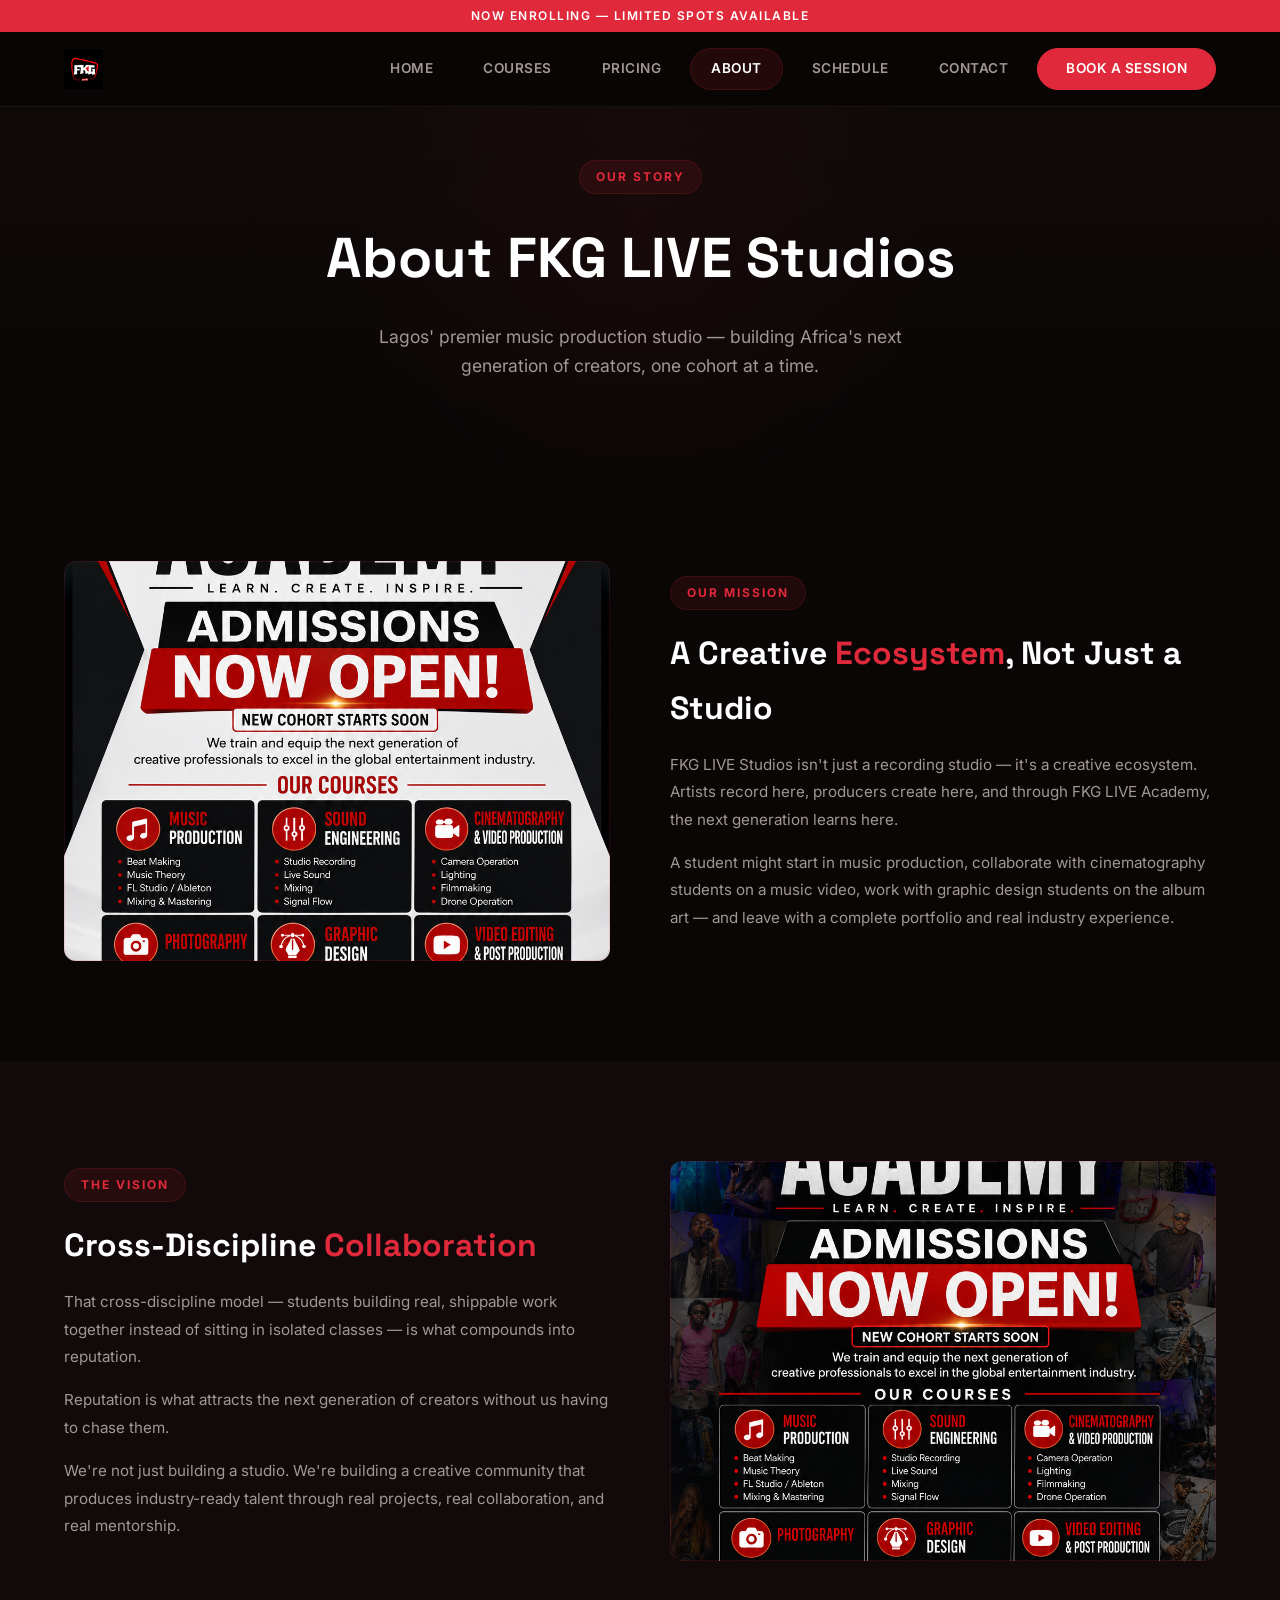
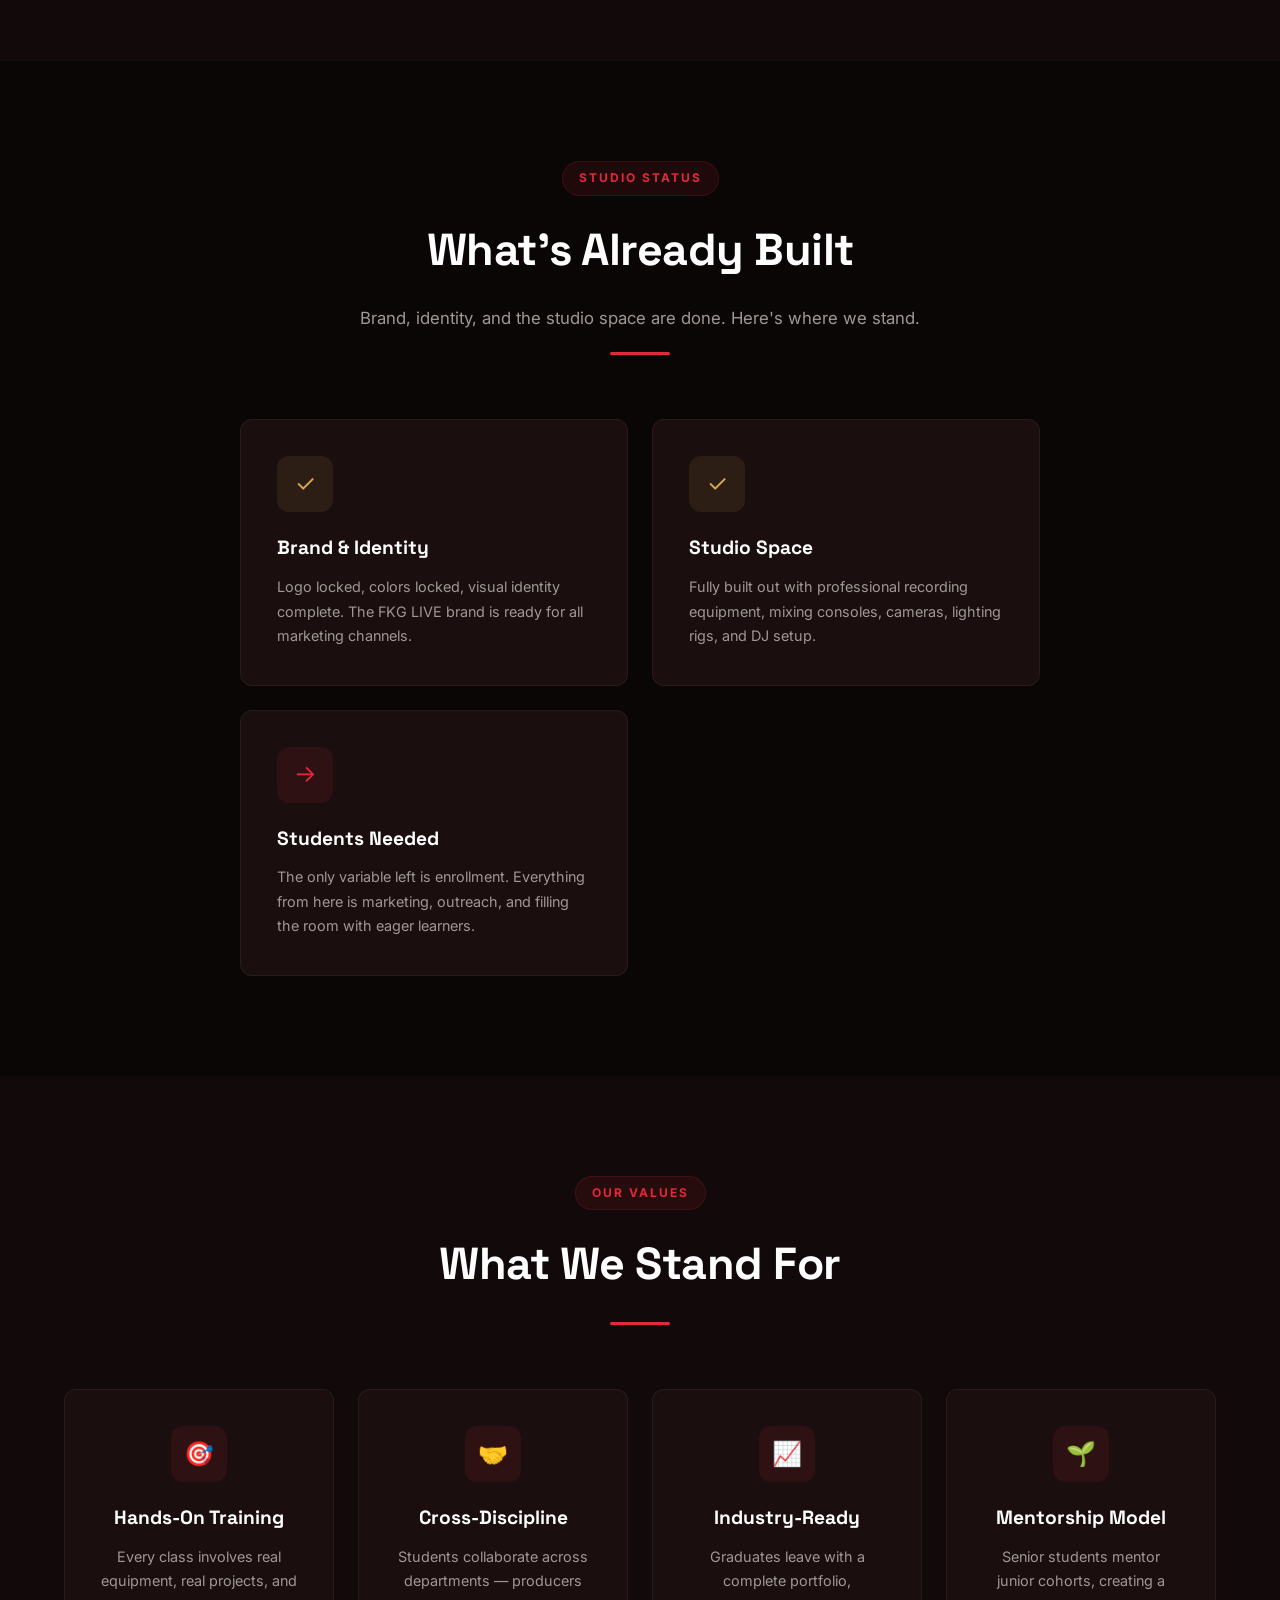
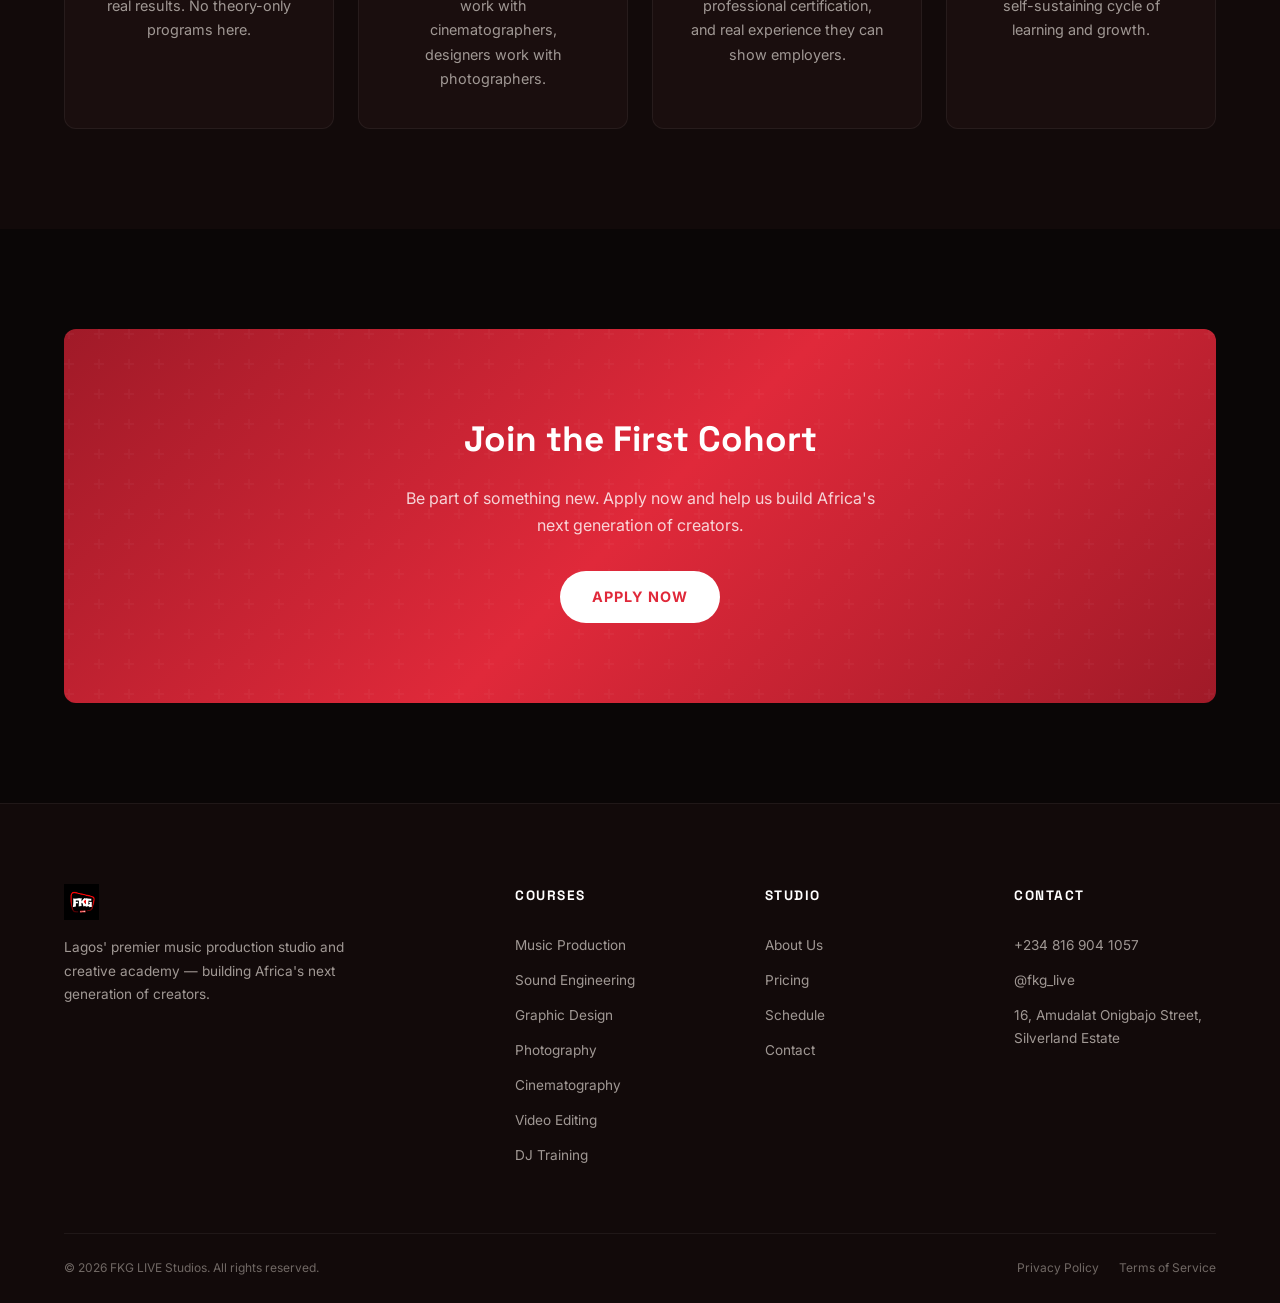
==== about.html @ d5b97501 "FKG LIVE Studios: Rebrand from academy to studio-first, remove flier images, fix navbar logo placeme" ====
<!DOCTYPE html>
<html lang="en">
<head>
  <meta charset="UTF-8">
  <meta name="viewport" content="width=device-width, initial-scale=1.0">
  <title>About — FKG LIVE Studios | Our Story & Mission</title>
  <meta name="description" content="Learn about FKG LIVE Studios — Lagos' premier music production studio and creative hub. Our mission is to build Africa's next generation of creators through FKG LIVE Academy.">
  <link rel="stylesheet" href="css/style.css">
  <script type="application/ld+json">
  {
    "@context": "https://schema.org",
    "@type": "AboutPage",
    "name": "About FKG LIVE Studios",
    "mainEntity": {
      "@type": "MusicRecordingStudio",
      "name": "FKG LIVE Studios",
      "description": "A full-service music production studio and creative hub where artists record, producers create, and students learn from real industry work.",
      "url": "https://fkglive.com",
      "telephone": "+2348169041057",
      "address": {
        "@type": "PostalAddress",
        "streetAddress": "16, Amudalat Onigbajo Street, Silverland Estate",
        "addressLocality": "Lagos",
        "addressCountry": "NG"
      }
    }
  }
  </script>
</head>
<body>

<nav class="navbar" id="navbar">
  <div class="nav-top"><p>Now Enrolling — Limited Spots Available</p></div>
  <div class="nav-main">
    <a href="index.html" class="nav-logo"><img src="images/logo.jpeg" alt="FKG LIVE Studios"></a>
    <button class="mobile-toggle" onclick="document.querySelector('.nav-links').classList.toggle('open')">☰</button>
    <div class="nav-links">
      <a href="index.html">Home</a>
      <a href="courses.html">Courses</a>
      <a href="pricing.html">Pricing</a>
      <a href="about.html" class="active">About</a>
      <a href="schedule.html">Schedule</a>
      <a href="contact.html">Contact</a>
      <a href="contact.html" class="nav-cta">Book a Session</a>
    </div>
  </div>
</nav>

<div class="page-hero">
  <div class="container">
    <div class="section-badge">Our Story</div>
    <h1>About FKG LIVE Studios</h1>
    <p>Lagos' premier music production studio — building Africa's next generation of creators, one cohort at a time.</p>
  </div>
</div>

<!-- Mission -->
<section>
  <div class="container">
    <div class="about-grid">
      <div class="about-img fade-up">
        <img src="images/studio-2.png" alt="FKG LIVE Studios">
      </div>
      <div class="about-text fade-up stagger-1">
        <div class="section-badge">Our Mission</div>
        <h2>A Creative <span>Ecosystem</span>, Not Just a Studio</h2>
        <p>FKG LIVE Studios isn't just a recording studio — it's a creative ecosystem. Artists record here, producers create here, and through FKG LIVE Academy, the next generation learns here.</p>
        <p>A student might start in music production, collaborate with cinematography students on a music video, work with graphic design students on the album art — and leave with a complete portfolio and real industry experience.</p>
      </div>
    </div>
  </div>
</section>

<!-- Vision -->
<section style="background: var(--bg-secondary);">
  <div class="container">
    <div class="about-grid" style="direction: rtl;">
      <div class="about-img fade-up" style="direction: ltr;">
        <img src="images/studio-1.png" alt="FKG LIVE Studios Equipment">
      </div>
      <div class="about-text fade-up stagger-1" style="direction: ltr;">
        <div class="section-badge">The Vision</div>
        <h2>Cross-Discipline <span>Collaboration</span></h2>
        <p>That cross-discipline model — students building real, shippable work together instead of sitting in isolated classes — is what compounds into reputation.</p>
        <p>Reputation is what attracts the next generation of creators without us having to chase them.</p>
        <p>We're not just building a studio. We're building a creative community that produces industry-ready talent through real projects, real collaboration, and real mentorship.</p>
      </div>
    </div>
  </div>
</section>

<!-- What's Done -->
<section>
  <div class="container">
    <div class="section-header">
      <div class="section-badge">Studio Status</div>
      <h2>What's Already Built</h2>
      <p>Brand, identity, and the studio space are done. Here's where we stand.</p>
      <div class="section-divider"></div>
    </div>
    <div class="courses-grid" style="max-width: 800px; margin: 0 auto;">
      <div class="card fade-up">
        <div class="card-icon gold">✓</div>
        <h3>Brand & Identity</h3>
        <p>Logo locked, colors locked, visual identity complete. The FKG LIVE brand is ready for all marketing channels.</p>
      </div>
      <div class="card fade-up stagger-1">
        <div class="card-icon gold">✓</div>
        <h3>Studio Space</h3>
        <p>Fully built out with professional recording equipment, mixing consoles, cameras, lighting rigs, and DJ setup.</p>
      </div>
      <div class="card fade-up stagger-2">
        <div class="card-icon">→</div>
        <h3>Students Needed</h3>
        <p>The only variable left is enrollment. Everything from here is marketing, outreach, and filling the room with eager learners.</p>
      </div>
    </div>
  </div>
</section>

<!-- Values -->
<section style="background: var(--bg-secondary);">
  <div class="container">
    <div class="section-header">
      <div class="section-badge">Our Values</div>
      <h2>What We Stand For</h2>
      <div class="section-divider"></div>
    </div>
    <div class="courses-grid" style="grid-template-columns: repeat(auto-fit, minmax(250px, 1fr));">
      <div class="card fade-up" style="text-align: center;">
        <div class="card-icon" style="margin: 0 auto 20px;">🎯</div>
        <h3>Hands-On Training</h3>
        <p>Every class involves real equipment, real projects, and real results. No theory-only programs here.</p>
      </div>
      <div class="card fade-up stagger-1" style="text-align: center;">
        <div class="card-icon" style="margin: 0 auto 20px;">🤝</div>
        <h3>Cross-Discipline</h3>
        <p>Students collaborate across departments — producers work with cinematographers, designers work with photographers.</p>
      </div>
      <div class="card fade-up stagger-2" style="text-align: center;">
        <div class="card-icon" style="margin: 0 auto 20px;">📈</div>
        <h3>Industry-Ready</h3>
        <p>Graduates leave with a complete portfolio, professional certification, and real experience they can show employers.</p>
      </div>
      <div class="card fade-up stagger-3" style="text-align: center;">
        <div class="card-icon" style="margin: 0 auto 20px;">🌱</div>
        <h3>Mentorship Model</h3>
        <p>Senior students mentor junior cohorts, creating a self-sustaining cycle of learning and growth.</p>
      </div>
    </div>
  </div>
</section>

<section>
  <div class="container">
    <div class="cta-banner">
      <h2>Join the First Cohort</h2>
      <p>Be part of something new. Apply now and help us build Africa's next generation of creators.</p>
      <a href="contact.html" class="btn btn-primary">Apply Now</a>
    </div>
  </div>
</section>

<footer class="footer">
  <div class="container">
    <div class="footer-grid">
      <div class="footer-brand">
        <img src="images/logo.jpeg" alt="FKG LIVE Studios">
        <p>Lagos' premier music production studio and creative academy — building Africa's next generation of creators.</p>
      </div>
      <div class="footer-col"><h4>Courses</h4><a href="courses.html#music-production">Music Production</a><a href="courses.html#sound-engineering">Sound Engineering</a><a href="courses.html#graphic-design">Graphic Design</a><a href="courses.html#photography">Photography</a><a href="courses.html#cinematography">Cinematography</a><a href="courses.html#video-editing">Video Editing</a><a href="courses.html#dj-training">DJ Training</a></div>
      <div class="footer-col"><h4>Studio</h4><a href="about.html">About Us</a><a href="pricing.html">Pricing</a><a href="schedule.html">Schedule</a><a href="contact.html">Contact</a></div>
      <div class="footer-col"><h4>Contact</h4><a href="tel:+2348169041057">+234 816 904 1057</a><a href="https://instagram.com/fkg_live">@fkg_live</a><a href="#">16, Amudalat Onigbajo Street, Silverland Estate</a></div>
    </div>
    <div class="footer-bottom">
      <p>&copy; 2026 FKG LIVE Studios. All rights reserved.</p>
      <div class="footer-bottom-links"><a href="#">Privacy Policy</a><a href="#">Terms of Service</a></div>
    </div>
  </div>
</footer>

<script>
window.addEventListener('scroll', () => { document.getElementById('navbar').classList.toggle('scrolled', window.scrollY > 50); });
const observer = new IntersectionObserver(entries => { entries.forEach(e => { if (e.isIntersecting) e.target.classList.add('visible'); }); }, { threshold: 0.1 });
document.querySelectorAll('.fade-up').forEach(el => observer.observe(el));
</script>

</body>
</html>
---- css/style.css ----
/* ================================
   FKG LIVE STUDIOS — Website Styles
   ================================ */
@import url('https://fonts.googleapis.com/css2?family=Inter:wght@300;400;500;600;700;800;900&family=Space+Grotesk:wght@400;500;600;700&display=swap');

:root {
  --bg-primary: #0a0606;
  --bg-secondary: #120a0a;
  --bg-card: #1a0e0e;
  --bg-card-hover: #221414;
  --bg-nav: rgba(10, 6, 6, 0.95);
  --red: #e0293a;
  --red-dark: #a01a28;
  --red-glow: rgba(224, 41, 58, 0.3);
  --gold: #d4a853;
  --gold-dark: #b08a3a;
  --white: #ffffff;
  --off-white: #f5f0eb;
  --light: #d8d3ce;
  --medium: #a09894;
  --dark: #706864;
  --border: rgba(224, 41, 58, 0.15);
  --border-light: rgba(255, 255, 255, 0.06);
  --shadow: 0 4px 30px rgba(0, 0, 0, 0.4);
  --shadow-red: 0 4px 30px rgba(224, 41, 58, 0.15);
  --radius: 12px;
  --radius-sm: 8px;
  --transition: all 0.3s cubic-bezier(0.4, 0, 0.2, 1);
}

*, *::before, *::after { margin: 0; padding: 0; box-sizing: border-box; }

html { scroll-behavior: smooth; font-size: 16px; }

body {
  font-family: 'Inter', -apple-system, BlinkMacSystemFont, sans-serif;
  background: var(--bg-primary);
  color: var(--light);
  line-height: 1.7;
  overflow-x: hidden;
  -webkit-font-smoothing: antialiased;
}

a { color: inherit; text-decoration: none; transition: var(--transition); }
img { max-width: 100%; height: auto; display: block; }
ul { list-style: none; }

.container { max-width: 1200px; margin: 0 auto; padding: 0 24px; }

/* ================================
   NAVIGATION
   ================================ */
.navbar {
  position: fixed; top: 0; left: 0; right: 0; z-index: 1000;
  background: var(--bg-nav);
  backdrop-filter: blur(20px);
  -webkit-backdrop-filter: blur(20px);
  border-bottom: 1px solid var(--border-light);
  transition: var(--transition);
}
.navbar.scrolled { background: rgba(10, 6, 6, 0.98); box-shadow: 0 2px 30px rgba(0,0,0,0.5); }
.nav-top { background: var(--red); padding: 6px 0; text-align: center; }
.nav-top p { color: var(--white); font-size: 0.75rem; font-weight: 600; letter-spacing: 1.5px; text-transform: uppercase; }
.nav-main { display: flex; align-items: center; justify-content: space-between; padding: 16px 24px; max-width: 1200px; margin: 0 auto; }
.nav-logo img { height: 40px; width: auto; filter: brightness(1.1); }
.nav-links { display: flex; gap: 8px; flex-wrap: wrap; justify-content: center; align-items: center; }
.nav-links a {
  padding: 8px 20px; border-radius: 50px; font-size: 0.85rem; font-weight: 600;
  color: var(--medium); letter-spacing: 0.5px; text-transform: uppercase;
  border: 1px solid transparent; transition: var(--transition);
}
.nav-links a:hover, .nav-links a.active {
  color: var(--white); background: rgba(224, 41, 58, 0.12); border-color: var(--border);
}
.nav-cta {
  background: var(--red) !important; color: var(--white) !important;
  border-color: var(--red) !important; padding: 8px 28px !important;
}
.nav-cta:hover { background: var(--red-dark) !important; transform: translateY(-1px); box-shadow: var(--shadow-red); }
.mobile-toggle { display: none; background: none; border: none; color: var(--white); font-size: 1.5rem; cursor: pointer; }

/* ================================
   HERO SECTION
   ================================ */
.hero {
  position: relative; min-height: 100vh; display: flex; align-items: center;
  justify-content: center; overflow: hidden; padding-top: 120px;
}
.hero-bg {
  position: absolute; inset: 0; z-index: 0;
}
.hero-bg img { width: 100%; height: 100%; object-fit: cover; filter: brightness(0.25) saturate(0.8); }
.hero-overlay {
  position: absolute; inset: 0; z-index: 1;
  background: linear-gradient(180deg, rgba(10,6,6,0.7) 0%, rgba(10,6,6,0.4) 40%, rgba(10,6,6,0.85) 100%);
}
.hero-content { position: relative; z-index: 2; text-align: center; max-width: 800px; padding: 0 24px; }
.hero-badge {
  display: inline-flex; align-items: center; gap: 8px; padding: 8px 20px;
  background: rgba(224, 41, 58, 0.15); border: 1px solid var(--border);
  border-radius: 50px; margin-bottom: 24px; font-size: 0.8rem; font-weight: 600;
  color: var(--red); text-transform: uppercase; letter-spacing: 1.5px;
}
.hero-badge::before { content: ''; width: 8px; height: 8px; background: var(--red); border-radius: 50%; animation: pulse 2s infinite; }
@keyframes pulse { 0%, 100% { opacity: 1; } 50% { opacity: 0.4; } }
.hero h1 {
  font-family: 'Space Grotesk', sans-serif; font-size: clamp(2.5rem, 6vw, 4.5rem);
  font-weight: 800; color: var(--white); line-height: 1.1; margin-bottom: 16px;
  letter-spacing: -1px;
}
.hero h1 span { color: var(--red); }
.hero-sub { font-size: 1.15rem; color: var(--medium); max-width: 600px; margin: 0 auto 36px; line-height: 1.8; }
.hero-buttons { display: flex; gap: 16px; justify-content: center; flex-wrap: wrap; }
.btn {
  display: inline-flex; align-items: center; gap: 8px; padding: 14px 32px;
  border-radius: 50px; font-size: 0.9rem; font-weight: 700; text-transform: uppercase;
  letter-spacing: 1px; border: none; cursor: pointer; transition: var(--transition);
}
.btn-primary { background: var(--red); color: var(--white); }
.btn-primary:hover { background: var(--red-dark); transform: translateY(-2px); box-shadow: var(--shadow-red); }
.btn-outline { background: transparent; color: var(--white); border: 2px solid rgba(255,255,255,0.2); }
.btn-outline:hover { border-color: var(--red); color: var(--red); background: rgba(224,41,58,0.05); }
.btn-gold { background: var(--gold); color: var(--bg-primary); }
.btn-gold:hover { background: var(--gold-dark); transform: translateY(-2px); }
.hero-stats { display: flex; justify-content: center; gap: 48px; margin-top: 60px; padding-top: 40px; border-top: 1px solid var(--border-light); }
.hero-stat h3 { font-family: 'Space Grotesk', sans-serif; font-size: 2rem; font-weight: 700; color: var(--white); }
.hero-stat p { font-size: 0.8rem; color: var(--medium); text-transform: uppercase; letter-spacing: 1px; margin-top: 4px; }

/* ================================
   SECTION STYLES
   ================================ */
section { padding: 100px 0; }
.section-header { text-align: center; margin-bottom: 64px; }
.section-badge {
  display: inline-block; padding: 6px 16px; background: rgba(224,41,58,0.1);
  border: 1px solid var(--border); border-radius: 50px; font-size: 0.75rem;
  font-weight: 700; color: var(--red); text-transform: uppercase; letter-spacing: 2px; margin-bottom: 16px;
}
.section-header h2 {
  font-family: 'Space Grotesk', sans-serif; font-size: clamp(1.8rem, 4vw, 2.8rem);
  font-weight: 800; color: var(--white); margin-bottom: 16px; letter-spacing: -0.5px;
}
.section-header p { font-size: 1.05rem; color: var(--medium); max-width: 600px; margin: 0 auto; }
.section-divider { width: 60px; height: 3px; background: var(--red); margin: 20px auto 0; border-radius: 2px; }

/* ================================
   CARDS
   ================================ */
.card {
  background: var(--bg-card); border: 1px solid var(--border-light); border-radius: var(--radius);
  padding: 36px; transition: var(--transition); position: relative; overflow: hidden;
}
.card::before {
  content: ''; position: absolute; top: 0; left: 0; width: 4px; height: 100%;
  background: var(--red); border-radius: 4px 0 0 4px; opacity: 0; transition: var(--transition);
}
.card:hover { background: var(--bg-card-hover); border-color: var(--border); transform: translateY(-4px); box-shadow: var(--shadow); }
.card:hover::before { opacity: 1; }
.card-icon { width: 56px; height: 56px; border-radius: 12px; display: flex; align-items: center; justify-content: center; font-size: 1.5rem; margin-bottom: 20px; background: rgba(224,41,58,0.1); color: var(--red); }
.card-icon.gold { background: rgba(212,168,83,0.1); color: var(--gold); }
.card h3 { font-family: 'Space Grotesk', sans-serif; font-size: 1.2rem; font-weight: 700; color: var(--white); margin-bottom: 10px; }
.card p { font-size: 0.9rem; color: var(--medium); line-height: 1.7; }
.card-link { display: inline-flex; align-items: center; gap: 6px; margin-top: 16px; font-size: 0.85rem; font-weight: 600; color: var(--red); }
.card-link:hover { gap: 10px; }

/* ================================
   COURSES GRID
   ================================ */
.courses-grid { display: grid; grid-template-columns: repeat(auto-fit, minmax(340px, 1fr)); gap: 24px; }
.course-card {
  background: var(--bg-card); border: 1px solid var(--border-light); border-radius: var(--radius);
  overflow: hidden; transition: var(--transition);
}
.course-card:hover { border-color: var(--border); transform: translateY(-4px); box-shadow: var(--shadow); }
.course-card-img { height: 200px; overflow: hidden; position: relative; }
.course-card-img img { width: 100%; height: 100%; object-fit: cover; transition: transform 0.6s ease; }
.course-card:hover .course-card-img img { transform: scale(1.05); }
.course-card-badge {
  position: absolute; top: 16px; left: 16px; padding: 4px 12px; background: var(--red);
  border-radius: 50px; font-size: 0.7rem; font-weight: 700; color: var(--white);
  text-transform: uppercase; letter-spacing: 1px;
}
.course-card-body { padding: 28px; }
.course-card-body h3 { font-family: 'Space Grotesk', sans-serif; font-size: 1.15rem; font-weight: 700; color: var(--white); margin-bottom: 8px; }
.course-card-skills { font-size: 0.75rem; font-weight: 600; color: var(--gold); text-transform: uppercase; letter-spacing: 1px; margin-bottom: 12px; }
.course-card-body p { font-size: 0.85rem; color: var(--medium); margin-bottom: 16px; }
.course-card-footer { padding: 0 28px 28px; display: flex; justify-content: space-between; align-items: center; }
.course-card-footer span { font-size: 0.8rem; color: var(--dark); }

/* ================================
   PRICING
   ================================ */
.pricing-grid { display: grid; grid-template-columns: repeat(auto-fit, minmax(260px, 1fr)); gap: 24px; }
.pricing-card {
  background: var(--bg-card); border: 1px solid var(--border-light); border-radius: var(--radius);
  padding: 36px 28px; text-align: center; transition: var(--transition); position: relative;
}
.pricing-card.featured { border-color: var(--red); background: linear-gradient(180deg, rgba(224,41,58,0.08) 0%, var(--bg-card) 100%); }
.pricing-card.featured::before { content: 'MOST POPULAR'; position: absolute; top: -1px; left: 50%; transform: translateX(-50%); padding: 6px 20px; background: var(--red); border-radius: 0 0 8px 8px; font-size: 0.65rem; font-weight: 800; color: var(--white); letter-spacing: 1.5px; }
.pricing-card:hover { transform: translateY(-4px); box-shadow: var(--shadow); }
.pricing-card h3 { font-family: 'Space Grotesk', sans-serif; font-size: 1rem; font-weight: 700; color: var(--gold); text-transform: uppercase; letter-spacing: 1px; margin-bottom: 8px; }
.pricing-card .price { font-family: 'Space Grotesk', sans-serif; font-size: 2.5rem; font-weight: 800; color: var(--white); margin: 16px 0 4px; }
.pricing-card .price small { font-size: 0.9rem; color: var(--medium); font-weight: 400; }
.pricing-card .duration { font-size: 0.85rem; color: var(--dark); margin-bottom: 24px; }
.pricing-card ul { text-align: left; margin-bottom: 28px; }
.pricing-card li { padding: 10px 0; border-bottom: 1px solid var(--border-light); font-size: 0.85rem; color: var(--medium); display: flex; align-items: center; gap: 8px; }
.pricing-card li::before { content: '✓'; color: var(--red); font-weight: 700; font-size: 0.8rem; }
.pricing-card .btn { width: 100%; justify-content: center; }

/* ================================
   ABOUT
   ================================ */
.about-grid { display: grid; grid-template-columns: 1fr 1fr; gap: 60px; align-items: center; }
.about-img { border-radius: var(--radius); overflow: hidden; position: relative; }
.about-img img { width: 100%; height: 400px; object-fit: cover; }
.about-img::after { content: ''; position: absolute; inset: 0; border: 1px solid var(--border); border-radius: var(--radius); }
.about-text h2 { font-family: 'Space Grotesk', sans-serif; font-size: 2rem; font-weight: 800; color: var(--white); margin-bottom: 16px; }
.about-text h2 span { color: var(--red); }
.about-text p { font-size: 0.95rem; color: var(--medium); margin-bottom: 16px; line-height: 1.8; }
.about-features { display: grid; grid-template-columns: 1fr 1fr; gap: 16px; margin-top: 28px; }
.about-feature { display: flex; align-items: center; gap: 10px; padding: 12px 16px; background: var(--bg-card); border-radius: var(--radius-sm); border: 1px solid var(--border-light); }
.about-feature span { font-size: 0.85rem; font-weight: 600; color: var(--light); }
.about-feature::before { content: '✓'; color: var(--red); font-weight: 800; }

/* ================================
   JOURNEY / STEPS
   ================================ */
.journey-grid { display: grid; grid-template-columns: repeat(4, 1fr); gap: 24px; }
.journey-step { text-align: center; padding: 32px 20px; position: relative; }
.journey-step::after { content: '→'; position: absolute; right: -16px; top: 50%; transform: translateY(-50%); color: var(--red); font-size: 1.5rem; font-weight: 700; }
.journey-step:last-child::after { display: none; }
.journey-num { font-family: 'Space Grotesk', sans-serif; font-size: 2.5rem; font-weight: 800; color: var(--red); opacity: 0.3; margin-bottom: 8px; }
.journey-step h4 { font-family: 'Space Grotesk', sans-serif; font-size: 0.9rem; font-weight: 700; color: var(--white); text-transform: uppercase; letter-spacing: 1px; margin-bottom: 8px; }
.journey-step p { font-size: 0.8rem; color: var(--medium); }

/* ================================
   TESTIMONIALS
   ================================ */
.testimonials-grid { display: grid; grid-template-columns: repeat(auto-fit, minmax(320px, 1fr)); gap: 24px; }
.testimonial-card { background: var(--bg-card); border: 1px solid var(--border-light); border-radius: var(--radius); padding: 32px; }
.testimonial-card .stars { color: var(--gold); font-size: 0.9rem; margin-bottom: 16px; letter-spacing: 2px; }
.testimonial-card blockquote { font-size: 0.95rem; color: var(--light); font-style: italic; line-height: 1.8; margin-bottom: 20px; }
.testimonial-author { display: flex; align-items: center; gap: 12px; }
.testimonial-avatar { width: 44px; height: 44px; border-radius: 50%; background: var(--bg-secondary); border: 2px solid var(--border); display: flex; align-items: center; justify-content: center; font-weight: 700; color: var(--red); font-size: 0.9rem; }
.testimonial-info h5 { font-size: 0.85rem; font-weight: 700; color: var(--white); }
.testimonial-info p { font-size: 0.75rem; color: var(--dark); }

/* ================================
   CTA BANNER
   ================================ */
.cta-banner {
  background: linear-gradient(135deg, var(--red-dark) 0%, var(--red) 50%, var(--red-dark) 100%);
  border-radius: var(--radius); padding: 80px 40px; text-align: center; position: relative; overflow: hidden;
}
.cta-banner::before { content: ''; position: absolute; inset: 0; background: url("data:image/svg+xml,%3Csvg width='60' height='60' viewBox='0 0 60 60' xmlns='http://www.w3.org/2000/svg'%3E%3Cg fill='none' fill-rule='evenodd'%3E%3Cg fill='%23ffffff' fill-opacity='0.03'%3E%3Cpath d='M36 34v-4h-2v4h-4v2h4v4h2v-4h4v-2h-4zm0-30V0h-2v4h-4v2h4v4h2V6h4V4h-4zM6 34v-4H4v4H0v2h4v4h2v-4h4v-2H6zM6 4V0H4v4H0v2h4v4h2V6h4V4H6z'/%3E%3C/g%3E%3C/g%3E%3C/svg%3E"); }
.cta-banner h2 { font-family: 'Space Grotesk', sans-serif; font-size: clamp(1.5rem, 3vw, 2.2rem); font-weight: 800; color: var(--white); margin-bottom: 16px; position: relative; }
.cta-banner p { font-size: 1rem; color: rgba(255,255,255,0.8); margin-bottom: 32px; max-width: 500px; margin-left: auto; margin-right: auto; position: relative; }
.cta-banner .btn { position: relative; }
.cta-banner .btn-primary { background: var(--white); color: var(--red); }
.cta-banner .btn-primary:hover { background: var(--off-white); transform: translateY(-2px); }

/* ================================
   CONTACT
   ================================ */
.contact-grid { display: grid; grid-template-columns: 1fr 1fr; gap: 48px; }
.contact-form { display: flex; flex-direction: column; gap: 20px; }
.form-group { display: flex; flex-direction: column; gap: 8px; }
.form-group label { font-size: 0.8rem; font-weight: 600; color: var(--light); text-transform: uppercase; letter-spacing: 1px; }
.form-group input, .form-group select, .form-group textarea {
  padding: 14px 18px; background: var(--bg-secondary); border: 1px solid var(--border-light);
  border-radius: var(--radius-sm); color: var(--white); font-family: 'Inter', sans-serif;
  font-size: 0.9rem; transition: var(--transition); outline: none;
}
.form-group input:focus, .form-group select:focus, .form-group textarea:focus { border-color: var(--red); box-shadow: 0 0 0 3px var(--red-glow); }
.form-group textarea { resize: vertical; min-height: 120px; }
.contact-info-card { background: var(--bg-card); border: 1px solid var(--border-light); border-radius: var(--radius); padding: 32px; margin-bottom: 20px; }
.contact-info-card h4 { font-family: 'Space Grotesk', sans-serif; font-size: 1rem; font-weight: 700; color: var(--white); margin-bottom: 16px; }
.contact-info-item { display: flex; align-items: flex-start; gap: 12px; padding: 12px 0; border-bottom: 1px solid var(--border-light); }
.contact-info-item:last-child { border-bottom: none; }
.contact-info-icon { width: 40px; height: 40px; border-radius: 10px; background: rgba(224,41,58,0.1); display: flex; align-items: center; justify-content: center; color: var(--red); font-size: 1rem; flex-shrink: 0; }
.contact-info-item h5 { font-size: 0.85rem; font-weight: 700; color: var(--white); margin-bottom: 2px; }
.contact-info-item p { font-size: 0.8rem; color: var(--medium); }
.social-links { display: flex; gap: 12px; margin-top: 16px; }
.social-link { width: 44px; height: 44px; border-radius: 10px; background: var(--bg-card); border: 1px solid var(--border-light); display: flex; align-items: center; justify-content: center; font-size: 0.85rem; font-weight: 700; color: var(--medium); transition: var(--transition); }
.social-link:hover { background: var(--red); border-color: var(--red); color: var(--white); }

/* ================================
   FOOTER
   ================================ */
.footer { background: var(--bg-secondary); border-top: 1px solid var(--border-light); padding: 80px 0 0; }
.footer-grid { display: grid; grid-template-columns: 2fr 1fr 1fr 1fr; gap: 48px; margin-bottom: 60px; }
.footer-brand img { height: 36px; margin-bottom: 16px; filter: brightness(1.1); }
.footer-brand p { font-size: 0.85rem; color: var(--medium); line-height: 1.7; max-width: 300px; }
.footer-col h4 { font-family: 'Space Grotesk', sans-serif; font-size: 0.85rem; font-weight: 700; color: var(--white); text-transform: uppercase; letter-spacing: 1.5px; margin-bottom: 20px; }
.footer-col a { display: block; font-size: 0.85rem; color: var(--medium); padding: 6px 0; }
.footer-col a:hover { color: var(--red); padding-left: 4px; }
.footer-bottom { border-top: 1px solid var(--border-light); padding: 24px 0; display: flex; justify-content: space-between; align-items: center; flex-wrap: wrap; gap: 16px; }
.footer-bottom p { font-size: 0.75rem; color: var(--dark); }
.footer-bottom-links { display: flex; gap: 20px; }
.footer-bottom-links a { font-size: 0.75rem; color: var(--dark); }
.footer-bottom-links a:hover { color: var(--red); }

/* ================================
   PAGE HERO (inner pages)
   ================================ */
.page-hero {
  padding: 160px 0 80px; text-align: center; position: relative; overflow: hidden;
  background: linear-gradient(180deg, var(--bg-secondary) 0%, var(--bg-primary) 100%);
}
.page-hero::before { content: ''; position: absolute; top: 50%; left: 50%; transform: translate(-50%, -50%); width: 600px; height: 600px; background: radial-gradient(circle, var(--red-glow) 0%, transparent 70%); opacity: 0.15; }
.page-hero h1 { font-family: 'Space Grotesk', sans-serif; font-size: clamp(2rem, 5vw, 3.5rem); font-weight: 800; color: var(--white); margin-bottom: 16px; position: relative; }
.page-hero p { font-size: 1.1rem; color: var(--medium); max-width: 600px; margin: 0 auto; position: relative; }

/* ================================
   SCHEDULE TABLE
   ================================ */
.schedule-table { width: 100%; border-collapse: separate; border-spacing: 0; border-radius: var(--radius); overflow: hidden; border: 1px solid var(--border-light); }
.schedule-table th { background: var(--bg-card); padding: 16px 20px; text-align: left; font-size: 0.75rem; font-weight: 700; color: var(--red); text-transform: uppercase; letter-spacing: 1.5px; border-bottom: 1px solid var(--border-light); }
.schedule-table td { padding: 14px 20px; font-size: 0.85rem; color: var(--light); border-bottom: 1px solid var(--border-light); }
.schedule-table tr:last-child td { border-bottom: none; }
.schedule-table tr:hover td { background: rgba(224,41,58,0.03); }
.schedule-badge { display: inline-block; padding: 3px 10px; border-radius: 50px; font-size: 0.7rem; font-weight: 700; text-transform: uppercase; }
.schedule-badge.beginner { background: rgba(212,168,83,0.15); color: var(--gold); }
.schedule-badge.intermediate { background: rgba(224,41,58,0.15); color: var(--red); }
.schedule-badge.all { background: rgba(255,255,255,0.08); color: var(--light); }

/* ================================
   MARKET COMPARISON
   ================================ */
.market-row { display: flex; align-items: center; justify-content: space-between; padding: 16px 24px; border-bottom: 1px solid var(--border-light); transition: var(--transition); }
.market-row:last-child { border-bottom: none; }
.market-row:hover { background: rgba(224,41,58,0.03); }
.market-row.highlight { background: rgba(224,41,58,0.06); border: 1px solid var(--border); border-radius: var(--radius-sm); }
.market-row .label { font-size: 0.9rem; font-weight: 600; color: var(--light); }
.market-row.highlight .label { color: var(--white); }
.market-row .price { font-family: 'Space Grotesk', sans-serif; font-size: 1rem; font-weight: 700; color: var(--medium); }
.market-row.highlight .price { color: var(--gold); font-size: 1.1rem; }

/* ================================
   RESPONSIVE
   ================================ */
@media (max-width: 968px) {
  .about-grid { grid-template-columns: 1fr; }
  .contact-grid { grid-template-columns: 1fr; }
  .footer-grid { grid-template-columns: 1fr 1fr; }
  .journey-grid { grid-template-columns: 1fr 1fr; }
  .journey-step::after { display: none; }
}
@media (max-width: 768px) {
  .nav-links { display: none; }
  .nav-links.open { display: flex; flex-direction: column; width: 100%; padding: 16px 0; }
  .mobile-toggle { display: block; }
  .hero-stats { flex-direction: column; gap: 24px; }
  .footer-grid { grid-template-columns: 1fr; }
  .courses-grid { grid-template-columns: 1fr; }
  .pricing-grid { grid-template-columns: 1fr; }
  .journey-grid { grid-template-columns: 1fr; }
  .about-features { grid-template-columns: 1fr; }
}

/* ================================
   ANIMATIONS
   ================================ */
.fade-up { opacity: 0; transform: translateY(30px); transition: opacity 0.6s ease, transform 0.6s ease; }
.fade-up.visible { opacity: 1; transform: translateY(0); }
.stagger-1 { transition-delay: 0.1s; }
.stagger-2 { transition-delay: 0.2s; }
.stagger-3 { transition-delay: 0.3s; }
.stagger-4 { transition-delay: 0.4s; }
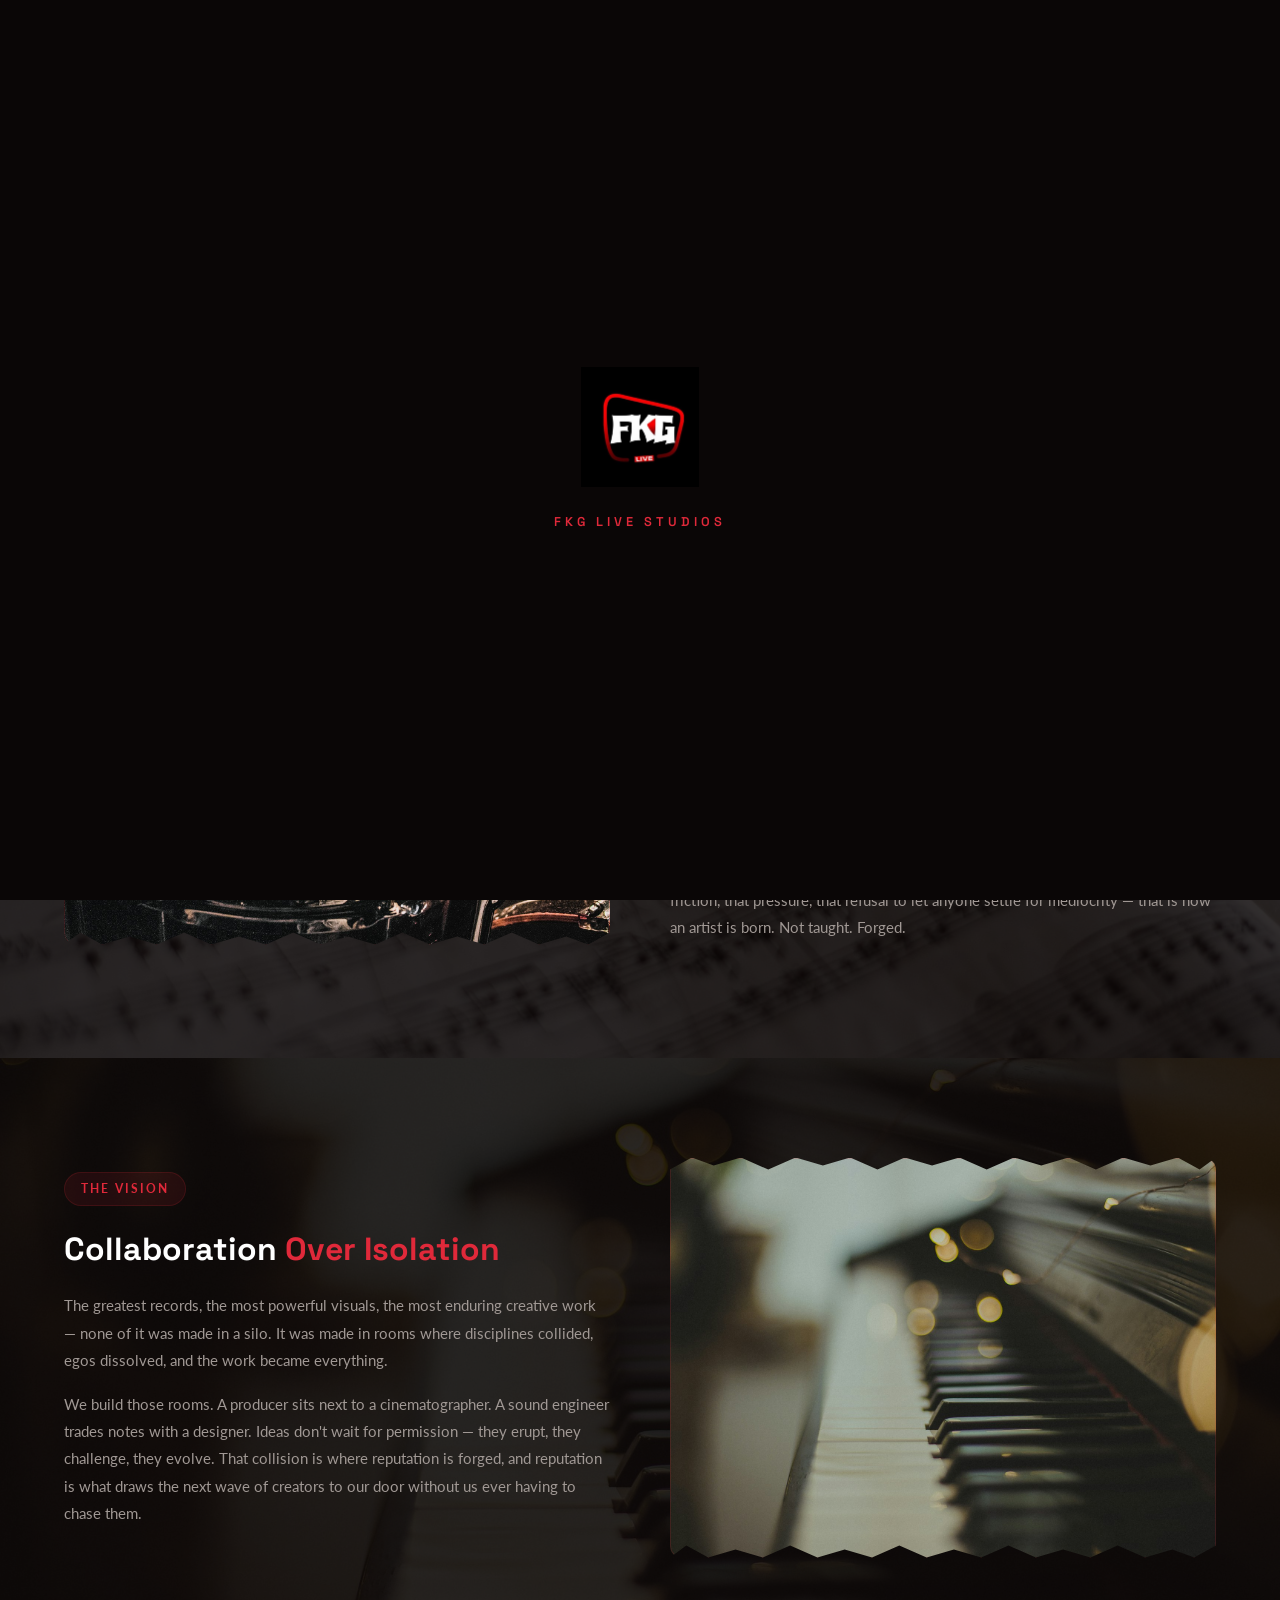
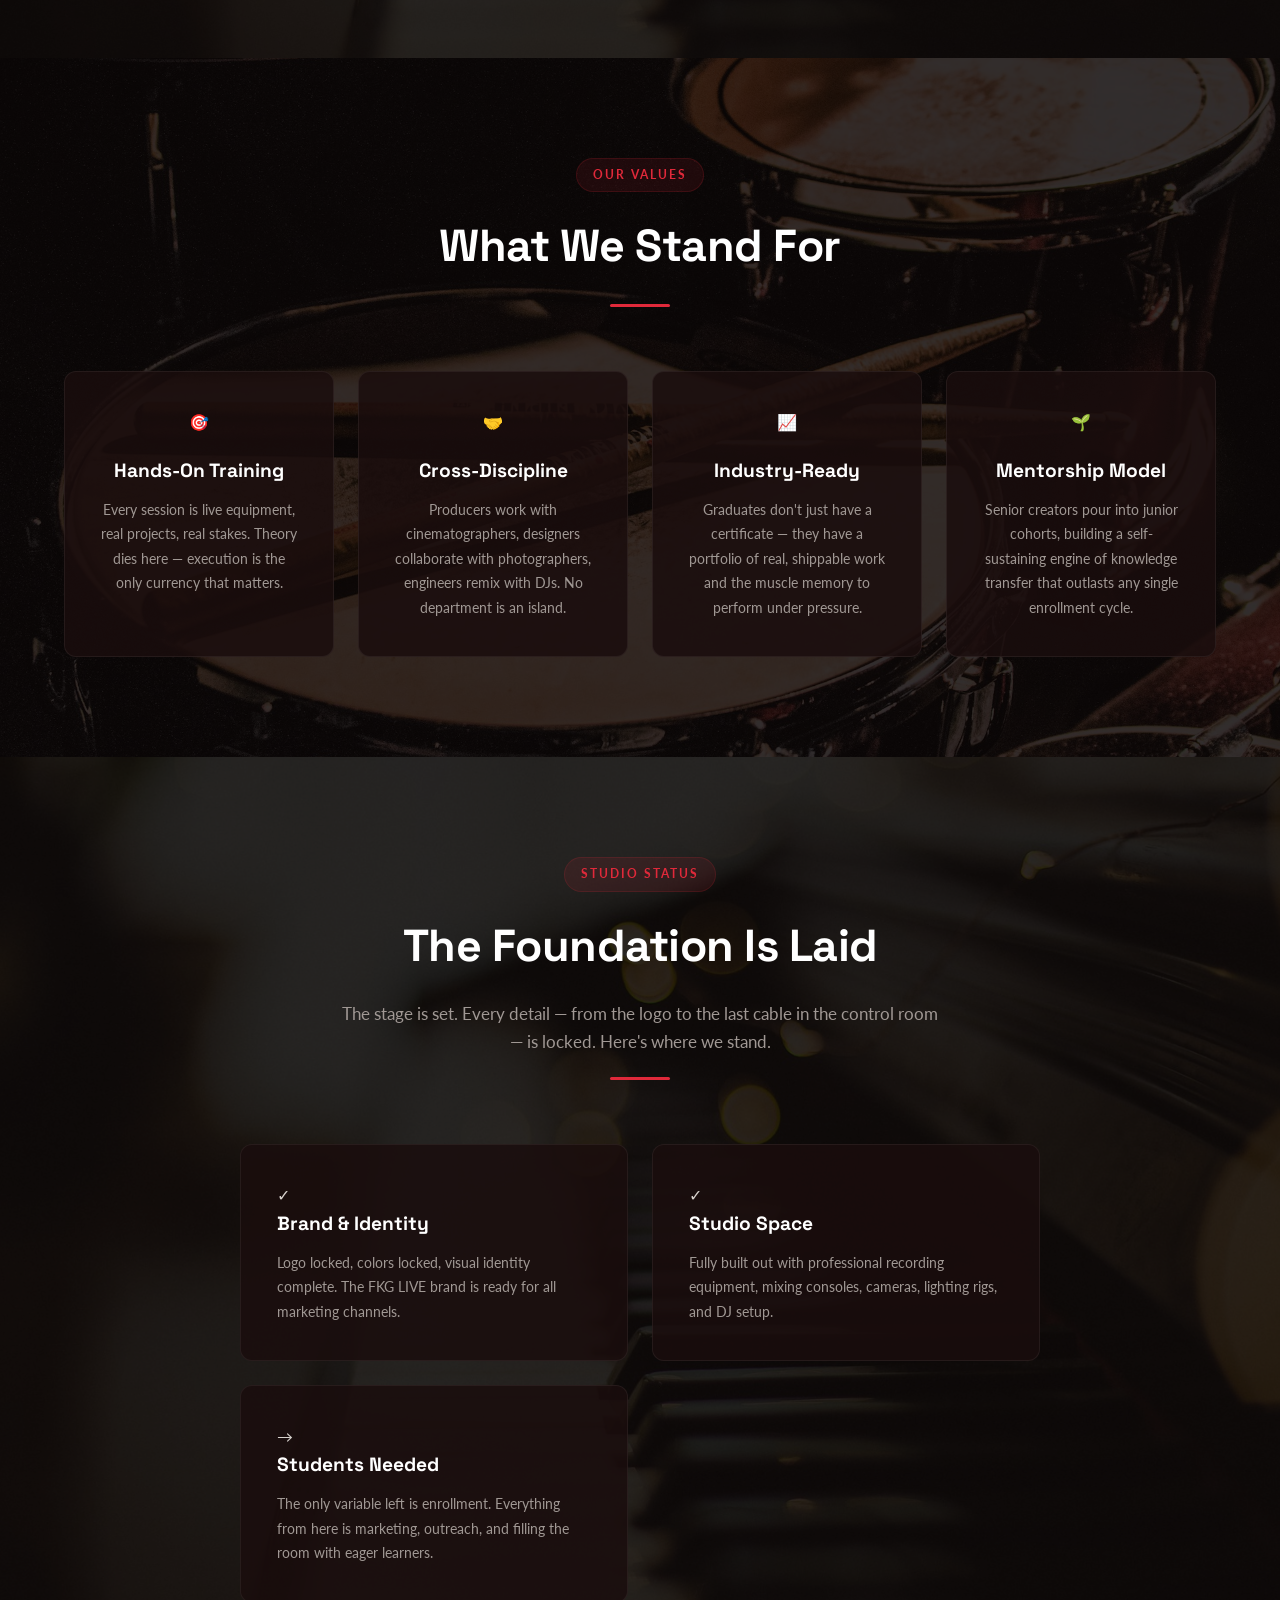
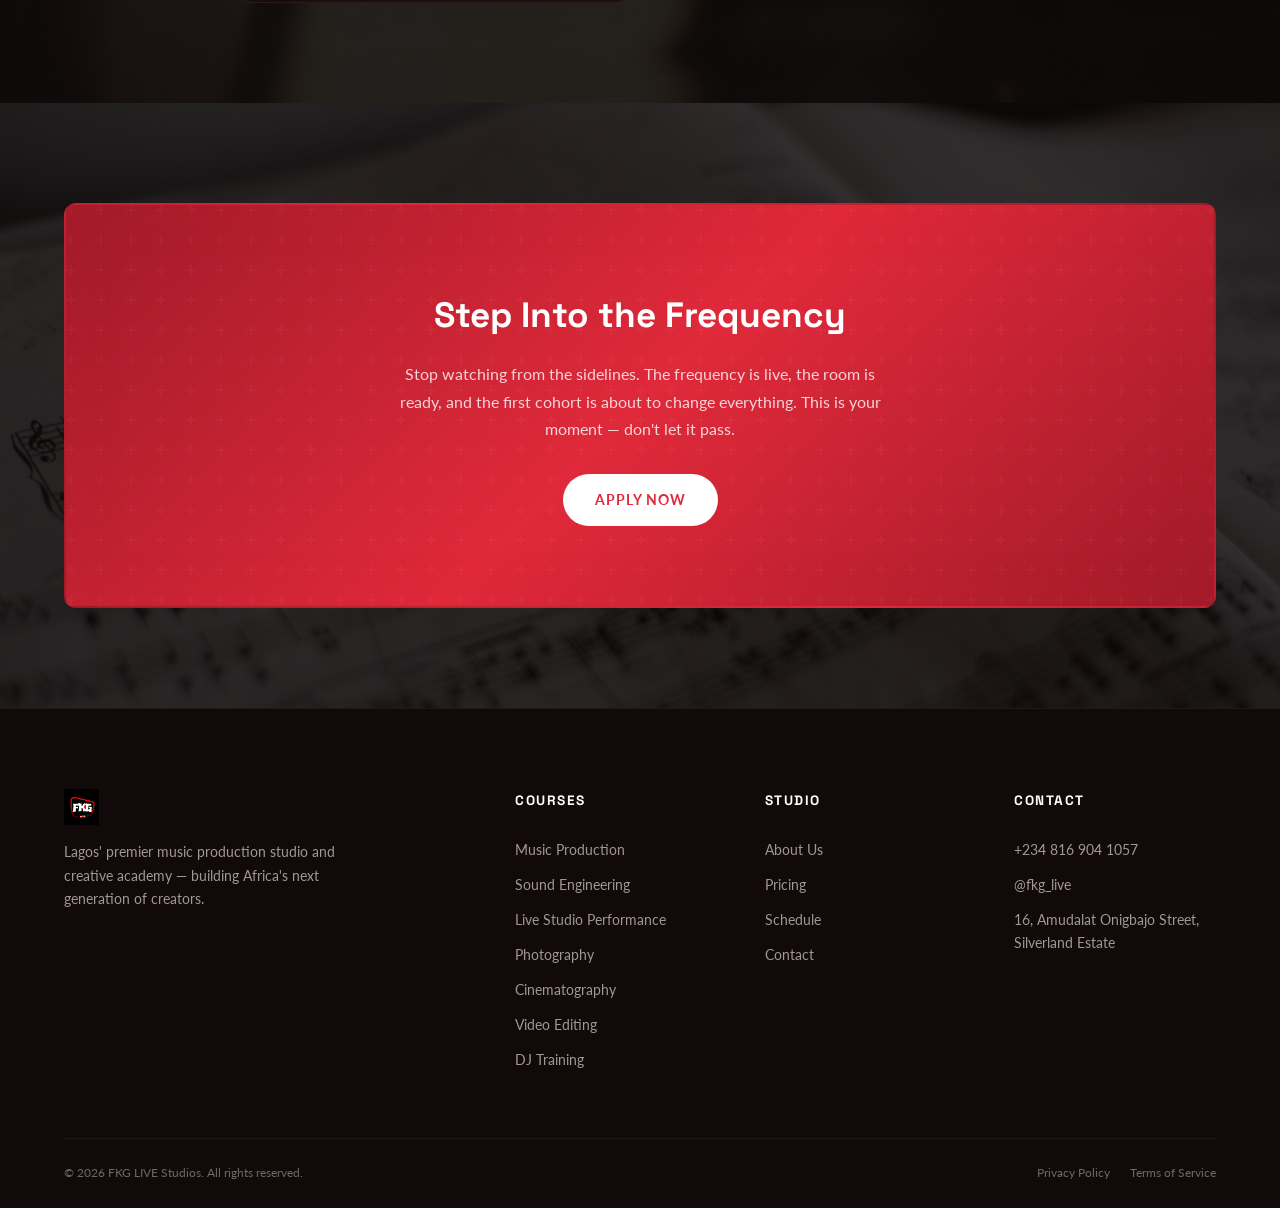
==== commit 02bcf712: "Full rebrand: FKG LIVE Studios - Live Studio Performance, extraordinary copy, transparent section ba" ====
--- a/about.html
+++ b/about.html
@@ -5,6 +5,12 @@
   <meta name="viewport" content="width=device-width, initial-scale=1.0">
   <title>About — FKG LIVE Studios | Our Story & Mission</title>
   <meta name="description" content="Learn about FKG LIVE Studios — Lagos' premier music production studio and creative hub. Our mission is to build Africa's next generation of creators through FKG LIVE Academy.">
+  <meta name="twitter:card" content="summary_large_image">
+  <meta name="twitter:title" content="About FKG LIVE Studios — Our Story">
+  <meta name="twitter:description" content="The story behind Lagos' most uncompromising recording studio.">
+  <link rel="icon" type="image/jpeg" href="images/logo.jpeg">
+  <link rel="preconnect" href="https://fonts.googleapis.com">
+  <link rel="preconnect" href="https://fonts.gstatic.com" crossorigin>
   <link rel="stylesheet" href="css/style.css">
   <script type="application/ld+json">
   {
@@ -29,10 +35,16 @@
 </head>
 <body>
 
+<!-- Splashscreen -->
+<div class="splashscreen" id="splashscreen">
+  <img src="images/logo.jpeg" alt="FKG LIVE Studios">
+  <div class="splash-text">FKG LIVE Studios</div>
+</div>
+
 <nav class="navbar" id="navbar">
   <div class="nav-top"><p>Now Enrolling — Limited Spots Available</p></div>
   <div class="nav-main">
-    <a href="index.html" class="nav-logo"><img src="images/logo.jpeg" alt="FKG LIVE Studios"></a>
+    <a href="index.html" class="nav-logo"><img src="images/logo.jpeg" alt="FKG LIVE Studios" loading="lazy"></a>
     <button class="mobile-toggle" onclick="document.querySelector('.nav-links').classList.toggle('open')">☰</button>
     <div class="nav-links">
       <a href="index.html">Home</a>
@@ -46,56 +58,88 @@
   </div>
 </nav>
 
-<div class="page-hero">
+<div class="page-hero" style="background-image: url('images/studio-desk.jpg');">
   <div class="container">
     <div class="section-badge">Our Story</div>
-    <h1>About FKG LIVE Studios</h1>
-    <p>Lagos' premier music production studio — building Africa's next generation of creators, one cohort at a time.</p>
+    <h1>The Genesis</h1>
+    <p>The raw story behind Lagos' most uncompromising recording studio</p>
   </div>
 </div>
 
 <!-- Mission -->
-<section>
+<section class="section-bg" style="background-image: url('images/studio-headphones.jpg');">
   <div class="container">
     <div class="about-grid">
       <div class="about-img fade-up">
-        <img src="images/studio-2.png" alt="FKG LIVE Studios">
+        <img src="images/studio-mixing.jpg" alt="FKG LIVE Studios" loading="lazy">
       </div>
       <div class="about-text fade-up stagger-1">
         <div class="section-badge">Our Mission</div>
-        <h2>A Creative <span>Ecosystem</span>, Not Just a Studio</h2>
-        <p>FKG LIVE Studios isn't just a recording studio — it's a creative ecosystem. Artists record here, producers create here, and through FKG LIVE Academy, the next generation learns here.</p>
-        <p>A student might start in music production, collaborate with cinematography students on a music video, work with graphic design students on the album art — and leave with a complete portfolio and real industry experience.</p>
+        <h2>Not a School. Not a Classroom. <span>A Crucible.</span></h2>
+        <p>FKG LIVE Studios is not a school. It is not a classroom. It is a crucible — a place where raw talent is tested, refined, and forged into something undeniable. We don't hand out certificates for showing up. We build creators who can stand in any room in the industry and hold their own.</p>
+        <p>Every session here is a live wire. Artists don't rehearse in isolation — they collide with producers, engineers, cinematographers, and designers in real time. That friction, that pressure, that refusal to let anyone settle for mediocrity — that is how an artist is born. Not taught. Forged.</p>
       </div>
     </div>
   </div>
 </section>
 
 <!-- Vision -->
-<section style="background: var(--bg-secondary);">
+<section class="section-bg" style="background-image: url('images/studio-desk.jpg');">
   <div class="container">
     <div class="about-grid" style="direction: rtl;">
       <div class="about-img fade-up" style="direction: ltr;">
-        <img src="images/studio-1.png" alt="FKG LIVE Studios Equipment">
+        <img src="images/studio-desk.jpg" alt="FKG LIVE Studios Equipment" loading="lazy">
       </div>
       <div class="about-text fade-up stagger-1" style="direction: ltr;">
         <div class="section-badge">The Vision</div>
-        <h2>Cross-Discipline <span>Collaboration</span></h2>
-        <p>That cross-discipline model — students building real, shippable work together instead of sitting in isolated classes — is what compounds into reputation.</p>
-        <p>Reputation is what attracts the next generation of creators without us having to chase them.</p>
-        <p>We're not just building a studio. We're building a creative community that produces industry-ready talent through real projects, real collaboration, and real mentorship.</p>
+        <h2>Collaboration <span>Over Isolation</span></h2>
+        <p>The greatest records, the most powerful visuals, the most enduring creative work — none of it was made in a silo. It was made in rooms where disciplines collided, egos dissolved, and the work became everything.</p>
+        <p>We build those rooms. A producer sits next to a cinematographer. A sound engineer trades notes with a designer. Ideas don't wait for permission — they erupt, they challenge, they evolve. That collision is where reputation is forged, and reputation is what draws the next wave of creators to our door without us ever having to chase them.</p>
+      </div>
+    </div>
+  </div>
+</section>
+
+<!-- Values -->
+<section class="section-bg" style="background-image: url('images/studio-mixing.jpg');">
+  <div class="container">
+    <div class="section-header">
+      <div class="section-badge">Our Values</div>
+      <h2>What We Stand For</h2>
+      <div class="section-divider"></div>
+    </div>
+    <div class="courses-grid" style="grid-template-columns: repeat(auto-fit, minmax(250px, 1fr));">
+      <div class="card fade-up" style="text-align: center;">
+        <div class="card-icon" style="margin: 0 auto 20px;">🎯</div>
+        <h3>Hands-On Training</h3>
+        <p>Every session is live equipment, real projects, real stakes. Theory dies here — execution is the only currency that matters.</p>
+      </div>
+      <div class="card fade-up stagger-1" style="text-align: center;">
+        <div class="card-icon" style="margin: 0 auto 20px;">🤝</div>
+        <h3>Cross-Discipline</h3>
+        <p>Producers work with cinematographers, designers collaborate with photographers, engineers remix with DJs. No department is an island.</p>
+      </div>
+      <div class="card fade-up stagger-2" style="text-align: center;">
+        <div class="card-icon" style="margin: 0 auto 20px;">📈</div>
+        <h3>Industry-Ready</h3>
+        <p>Graduates don't just have a certificate — they have a portfolio of real, shippable work and the muscle memory to perform under pressure.</p>
+      </div>
+      <div class="card fade-up stagger-3" style="text-align: center;">
+        <div class="card-icon" style="margin: 0 auto 20px;">🌱</div>
+        <h3>Mentorship Model</h3>
+        <p>Senior creators pour into junior cohorts, building a self-sustaining engine of knowledge transfer that outlasts any single enrollment cycle.</p>
       </div>
     </div>
   </div>
 </section>
 
 <!-- What's Done -->
-<section>
+<section class="section-bg" style="background-image: url('images/studio-desk.jpg');">
   <div class="container">
     <div class="section-header">
       <div class="section-badge">Studio Status</div>
-      <h2>What's Already Built</h2>
-      <p>Brand, identity, and the studio space are done. Here's where we stand.</p>
+      <h2>The Foundation Is Laid</h2>
+      <p>The stage is set. Every detail — from the logo to the last cable in the control room — is locked. Here's where we stand.</p>
       <div class="section-divider"></div>
     </div>
     <div class="courses-grid" style="max-width: 800px; margin: 0 auto;">
@@ -118,44 +162,11 @@
   </div>
 </section>
 
-<!-- Values -->
-<section style="background: var(--bg-secondary);">
-  <div class="container">
-    <div class="section-header">
-      <div class="section-badge">Our Values</div>
-      <h2>What We Stand For</h2>
-      <div class="section-divider"></div>
-    </div>
-    <div class="courses-grid" style="grid-template-columns: repeat(auto-fit, minmax(250px, 1fr));">
-      <div class="card fade-up" style="text-align: center;">
-        <div class="card-icon" style="margin: 0 auto 20px;">🎯</div>
-        <h3>Hands-On Training</h3>
-        <p>Every class involves real equipment, real projects, and real results. No theory-only programs here.</p>
-      </div>
-      <div class="card fade-up stagger-1" style="text-align: center;">
-        <div class="card-icon" style="margin: 0 auto 20px;">🤝</div>
-        <h3>Cross-Discipline</h3>
-        <p>Students collaborate across departments — producers work with cinematographers, designers work with photographers.</p>
-      </div>
-      <div class="card fade-up stagger-2" style="text-align: center;">
-        <div class="card-icon" style="margin: 0 auto 20px;">📈</div>
-        <h3>Industry-Ready</h3>
-        <p>Graduates leave with a complete portfolio, professional certification, and real experience they can show employers.</p>
-      </div>
-      <div class="card fade-up stagger-3" style="text-align: center;">
-        <div class="card-icon" style="margin: 0 auto 20px;">🌱</div>
-        <h3>Mentorship Model</h3>
-        <p>Senior students mentor junior cohorts, creating a self-sustaining cycle of learning and growth.</p>
-      </div>
-    </div>
-  </div>
-</section>
-
-<section>
+<section class="section-bg" style="background-image: url('images/studio-headphones.jpg');">
   <div class="container">
     <div class="cta-banner">
-      <h2>Join the First Cohort</h2>
-      <p>Be part of something new. Apply now and help us build Africa's next generation of creators.</p>
+      <h2>Step Into the Frequency</h2>
+      <p>Stop watching from the sidelines. The frequency is live, the room is ready, and the first cohort is about to change everything. This is your moment — don't let it pass.</p>
       <a href="contact.html" class="btn btn-primary">Apply Now</a>
     </div>
   </div>
@@ -165,10 +176,10 @@
   <div class="container">
     <div class="footer-grid">
       <div class="footer-brand">
-        <img src="images/logo.jpeg" alt="FKG LIVE Studios">
+        <img src="images/logo.jpeg" alt="FKG LIVE Studios" loading="lazy">
         <p>Lagos' premier music production studio and creative academy — building Africa's next generation of creators.</p>
       </div>
-      <div class="footer-col"><h4>Courses</h4><a href="courses.html#music-production">Music Production</a><a href="courses.html#sound-engineering">Sound Engineering</a><a href="courses.html#graphic-design">Graphic Design</a><a href="courses.html#photography">Photography</a><a href="courses.html#cinematography">Cinematography</a><a href="courses.html#video-editing">Video Editing</a><a href="courses.html#dj-training">DJ Training</a></div>
+      <div class="footer-col"><h4>Courses</h4><a href="courses.html#music-production">Music Production</a><a href="courses.html#sound-engineering">Sound Engineering</a><a href="courses.html#live-studio-performance">Live Studio Performance</a><a href="courses.html#photography">Photography</a><a href="courses.html#cinematography">Cinematography</a><a href="courses.html#video-editing">Video Editing</a><a href="courses.html#dj-training">DJ Training</a></div>
       <div class="footer-col"><h4>Studio</h4><a href="about.html">About Us</a><a href="pricing.html">Pricing</a><a href="schedule.html">Schedule</a><a href="contact.html">Contact</a></div>
       <div class="footer-col"><h4>Contact</h4><a href="tel:+2348169041057">+234 816 904 1057</a><a href="https://instagram.com/fkg_live">@fkg_live</a><a href="#">16, Amudalat Onigbajo Street, Silverland Estate</a></div>
     </div>
@@ -184,6 +195,11 @@
 const observer = new IntersectionObserver(entries => { entries.forEach(e => { if (e.isIntersecting) e.target.classList.add('visible'); }); }, { threshold: 0.1 });
 document.querySelectorAll('.fade-up').forEach(el => observer.observe(el));
 </script>
+<script>
+window.addEventListener('load', () => {
+  setTimeout(() => { document.getElementById('splashscreen').classList.add('hide'); }, 2000);
+});
+</script>
 
 </body>
 </html>
--- a/css/style.css
+++ b/css/style.css
@@ -1,13 +1,13 @@
 /* ================================
    FKG LIVE STUDIOS — Website Styles
    ================================ */
-@import url('https://fonts.googleapis.com/css2?family=Inter:wght@300;400;500;600;700;800;900&family=Space+Grotesk:wght@400;500;600;700&display=swap');
+@import url('https://fonts.googleapis.com/css2?family=Lato:wght@300;400;700;900&family=Space+Grotesk:wght@400;500;600;700&display=swap');
 
 :root {
   --bg-primary: #0a0606;
   --bg-secondary: #120a0a;
-  --bg-card: #1a0e0e;
-  --bg-card-hover: #221414;
+  --bg-card: rgba(26, 14, 14, 0.85);
+  --bg-card-hover: rgba(34, 20, 20, 0.9);
   --bg-nav: rgba(10, 6, 6, 0.95);
   --red: #e0293a;
   --red-dark: #a01a28;
@@ -33,7 +33,7 @@
 html { scroll-behavior: smooth; font-size: 16px; }
 
 body {
-  font-family: 'Inter', -apple-system, BlinkMacSystemFont, sans-serif;
+  font-family: 'Lato', -apple-system, BlinkMacSystemFont, sans-serif;
   background: var(--bg-primary);
   color: var(--light);
   line-height: 1.7;
@@ -46,6 +46,26 @@
 ul { list-style: none; }
 
 .container { max-width: 1200px; margin: 0 auto; padding: 0 24px; }
+
+/* ================================
+   SPLASHSCREEN
+   ================================ */
+.splashscreen {
+  position: fixed; inset: 0; z-index: 99999;
+  background: var(--bg-primary);
+  display: flex; align-items: center; justify-content: center;
+  flex-direction: column; gap: 24px;
+  transition: opacity 0.6s ease, visibility 0.6s ease;
+}
+.splashscreen.hide { opacity: 0; visibility: hidden; pointer-events: none; }
+.splashscreen img { height: 120px; width: auto; animation: splashPulse 1.5s ease-in-out infinite; }
+.splashscreen .splash-text {
+  font-family: 'Space Grotesk', sans-serif; font-size: 0.8rem; font-weight: 600;
+  color: var(--red); text-transform: uppercase; letter-spacing: 4px;
+  animation: splashFade 1.5s ease-in-out infinite;
+}
+@keyframes splashPulse { 0%, 100% { transform: scale(1); opacity: 1; } 50% { transform: scale(1.05); opacity: 0.8; } }
+@keyframes splashFade { 0%, 100% { opacity: 1; } 50% { opacity: 0.4; } }
 
 /* ================================
    NAVIGATION
@@ -62,7 +82,8 @@
 .nav-top { background: var(--red); padding: 6px 0; text-align: center; }
 .nav-top p { color: var(--white); font-size: 0.75rem; font-weight: 600; letter-spacing: 1.5px; text-transform: uppercase; }
 .nav-main { display: flex; align-items: center; justify-content: space-between; padding: 16px 24px; max-width: 1200px; margin: 0 auto; }
-.nav-logo img { height: 40px; width: auto; filter: brightness(1.1); }
+.nav-logo img { height: 120px; width: auto; filter: brightness(1.1); transition: var(--transition); }
+.nav-logo { display: flex; align-items: center; }
 .nav-links { display: flex; gap: 8px; flex-wrap: wrap; justify-content: center; align-items: center; }
 .nav-links a {
   padding: 8px 20px; border-radius: 50px; font-size: 0.85rem; font-weight: 600;
@@ -84,12 +105,12 @@
    ================================ */
 .hero {
   position: relative; min-height: 100vh; display: flex; align-items: center;
-  justify-content: center; overflow: hidden; padding-top: 120px;
+  justify-content: center; overflow: hidden; padding-top: 180px;
 }
 .hero-bg {
   position: absolute; inset: 0; z-index: 0;
 }
-.hero-bg img { width: 100%; height: 100%; object-fit: cover; filter: brightness(0.25) saturate(0.8); }
+.hero-bg img { width: 100%; height: 100%; object-fit: cover; filter: brightness(0.2) saturate(0.8); }
 .hero-overlay {
   position: absolute; inset: 0; z-index: 1;
   background: linear-gradient(180deg, rgba(10,6,6,0.7) 0%, rgba(10,6,6,0.4) 40%, rgba(10,6,6,0.85) 100%);
@@ -144,20 +165,97 @@
 .section-divider { width: 60px; height: 3px; background: var(--red); margin: 20px auto 0; border-radius: 2px; }
 
 /* ================================
+   SECTION BACKGROUNDS (studio images)
+   ================================ */
+.section-bg {
+  position: relative; overflow: hidden;
+  background-size: cover; background-position: center; background-repeat: no-repeat;
+}
+.section-bg::before {
+  content: ''; position: absolute; inset: 0; z-index: 0;
+  background: rgba(10, 6, 6, 0.82);
+}
+.section-bg > .container { position: relative; z-index: 1; }
+
+/* ================================
+   THORN BURNT EDGES
+   ================================ */
+.btn, .course-card, .pricing-card, .card, .cta-banner, .contact-info-card, .about-img {
+  position: relative;
+}
+.btn::after {
+  content: ''; position: absolute; inset: -2px; z-index: -1;
+  background: var(--red);
+  clip-path: polygon(
+    0% 4%, 2% 0%, 6% 3%, 10% 1%, 14% 4%, 18% 0%, 22% 2%, 26% 0%, 30% 3%, 34% 1%,
+    38% 4%, 42% 0%, 46% 2%, 50% 0%, 54% 3%, 58% 1%, 62% 4%, 66% 0%, 70% 2%, 74% 0%,
+    78% 3%, 82% 1%, 86% 4%, 90% 0%, 94% 2%, 98% 0%, 100% 3%,
+    100% 96%, 98% 100%, 94% 97%, 90% 100%, 86% 96%, 82% 100%, 78% 97%, 74% 100%,
+    70% 96%, 66% 100%, 62% 97%, 58% 100%, 54% 96%, 50% 100%, 46% 97%, 42% 100%,
+    38% 96%, 34% 100%, 30% 97%, 26% 100%, 22% 96%, 18% 100%, 14% 97%, 10% 100%,
+    6% 96%, 2% 100%, 0% 97%
+  );
+  border-radius: var(--radius);
+  opacity: 0;
+  transition: opacity 0.3s ease;
+}
+.btn:hover::after { opacity: 1; }
+.btn { z-index: 1; }
+.btn::before { display: none !important; }
+
+.course-card, .pricing-card, .card, .contact-info-card {
+  border: 1px solid var(--border-light);
+}
+.course-card::before, .pricing-card::before, .card::before, .contact-info-card::before {
+  content: ''; position: absolute; inset: 0; z-index: -1;
+  background: var(--red);
+  clip-path: polygon(
+    0% 2%, 3% 0%, 7% 2%, 12% 0%, 16% 1.5%, 21% 0%, 25% 2%, 30% 0%, 35% 1.5%,
+    40% 0%, 45% 2%, 50% 0%, 55% 1.5%, 60% 0%, 65% 2%, 70% 0%, 75% 1.5%,
+    80% 0%, 85% 2%, 90% 0%, 95% 1.5%, 100% 0%,
+    100% 98%, 97% 100%, 93% 98%, 88% 100%, 84% 98.5%, 79% 100%, 75% 98%, 70% 100%,
+    65% 98.5%, 60% 100%, 55% 98%, 50% 100%, 45% 98.5%, 40% 100%, 35% 98%, 30% 100%,
+    25% 98.5%, 20% 100%, 15% 98%, 10% 100%, 5% 98.5%, 0% 100%
+  );
+  border-radius: var(--radius);
+  opacity: 0;
+  transition: opacity 0.4s ease;
+}
+.course-card:hover::before, .pricing-card:hover::before, .card:hover::before, .contact-info-card:hover::before {
+  opacity: 0.6;
+}
+.course-card:hover, .pricing-card:hover, .card:hover, .contact-info-card:hover {
+  border-color: var(--red);
+}
+
+.cta-banner {
+  border: 2px solid transparent;
+  background-clip: padding-box;
+}
+.cta-banner::after {
+  content: ''; position: absolute; inset: 0; z-index: 0; pointer-events: none;
+  border-radius: var(--radius);
+  box-shadow: inset 0 0 60px rgba(224, 41, 58, 0.1);
+}
+
+.about-img {
+  clip-path: polygon(
+    0% 3%, 4% 0%, 8% 2%, 13% 0%, 18% 3%, 23% 0%, 28% 2%, 33% 0%, 38% 3%,
+    43% 0%, 48% 2%, 53% 0%, 58% 3%, 63% 0%, 68% 2%, 73% 0%, 78% 3%,
+    83% 0%, 88% 2%, 93% 0%, 97% 3%, 100% 0%,
+    100% 97%, 96% 100%, 92% 98%, 87% 100%, 82% 97%, 77% 100%, 72% 98%, 67% 100%,
+    62% 97%, 57% 100%, 52% 98%, 47% 100%, 42% 97%, 37% 100%, 32% 98%, 27% 100%,
+    22% 97%, 17% 100%, 12% 98%, 7% 100%, 3% 97%, 0% 100%
+  );
+}
+
+/* ================================
    CARDS
    ================================ */
 .card {
   background: var(--bg-card); border: 1px solid var(--border-light); border-radius: var(--radius);
-  padding: 36px; transition: var(--transition); position: relative; overflow: hidden;
-}
-.card::before {
-  content: ''; position: absolute; top: 0; left: 0; width: 4px; height: 100%;
-  background: var(--red); border-radius: 4px 0 0 4px; opacity: 0; transition: var(--transition);
-}
-.card:hover { background: var(--bg-card-hover); border-color: var(--border); transform: translateY(-4px); box-shadow: var(--shadow); }
-.card:hover::before { opacity: 1; }
-.card-icon { width: 56px; height: 56px; border-radius: 12px; display: flex; align-items: center; justify-content: center; font-size: 1.5rem; margin-bottom: 20px; background: rgba(224,41,58,0.1); color: var(--red); }
-.card-icon.gold { background: rgba(212,168,83,0.1); color: var(--gold); }
+  padding: 36px; transition: var(--transition); position: relative; overflow: visible;
+}
 .card h3 { font-family: 'Space Grotesk', sans-serif; font-size: 1.2rem; font-weight: 700; color: var(--white); margin-bottom: 10px; }
 .card p { font-size: 0.9rem; color: var(--medium); line-height: 1.7; }
 .card-link { display: inline-flex; align-items: center; gap: 6px; margin-top: 16px; font-size: 0.85rem; font-weight: 600; color: var(--red); }
@@ -268,7 +366,7 @@
 .form-group label { font-size: 0.8rem; font-weight: 600; color: var(--light); text-transform: uppercase; letter-spacing: 1px; }
 .form-group input, .form-group select, .form-group textarea {
   padding: 14px 18px; background: var(--bg-secondary); border: 1px solid var(--border-light);
-  border-radius: var(--radius-sm); color: var(--white); font-family: 'Inter', sans-serif;
+  border-radius: var(--radius-sm); color: var(--white);   font-family: 'Lato', sans-serif;
   font-size: 0.9rem; transition: var(--transition); outline: none;
 }
 .form-group input:focus, .form-group select:focus, .form-group textarea:focus { border-color: var(--red); box-shadow: 0 0 0 3px var(--red-glow); }
@@ -305,9 +403,14 @@
    ================================ */
 .page-hero {
   padding: 160px 0 80px; text-align: center; position: relative; overflow: hidden;
-  background: linear-gradient(180deg, var(--bg-secondary) 0%, var(--bg-primary) 100%);
-}
-.page-hero::before { content: ''; position: absolute; top: 50%; left: 50%; transform: translate(-50%, -50%); width: 600px; height: 600px; background: radial-gradient(circle, var(--red-glow) 0%, transparent 70%); opacity: 0.15; }
+  background-size: cover; background-position: center;
+}
+.page-hero::before {
+  content: ''; position: absolute; inset: 0; z-index: 0;
+  background: linear-gradient(180deg, rgba(10,6,6,0.85) 0%, rgba(10,6,6,0.7) 50%, rgba(10,6,6,0.9) 100%);
+}
+.page-hero > .container { position: relative; z-index: 1; }
+.page-hero::after { content: ''; position: absolute; top: 50%; left: 50%; transform: translate(-50%, -50%); width: 600px; height: 600px; background: radial-gradient(circle, var(--red-glow) 0%, transparent 70%); opacity: 0.1; z-index: 0; }
 .page-hero h1 { font-family: 'Space Grotesk', sans-serif; font-size: clamp(2rem, 5vw, 3.5rem); font-weight: 800; color: var(--white); margin-bottom: 16px; position: relative; }
 .page-hero p { font-size: 1.1rem; color: var(--medium); max-width: 600px; margin: 0 auto; position: relative; }
 
@@ -347,8 +450,10 @@
   .journey-step::after { display: none; }
 }
 @media (max-width: 768px) {
+  .nav-main { flex-wrap: wrap; justify-content: space-between; padding: 8px 16px; }
+  .nav-logo img { height: 80px; }
   .nav-links { display: none; }
-  .nav-links.open { display: flex; flex-direction: column; width: 100%; padding: 16px 0; }
+  .nav-links.open { display: flex; flex-direction: column; width: 100%; padding: 16px 0; gap: 4px; }
   .mobile-toggle { display: block; }
   .hero-stats { flex-direction: column; gap: 24px; }
   .footer-grid { grid-template-columns: 1fr; }
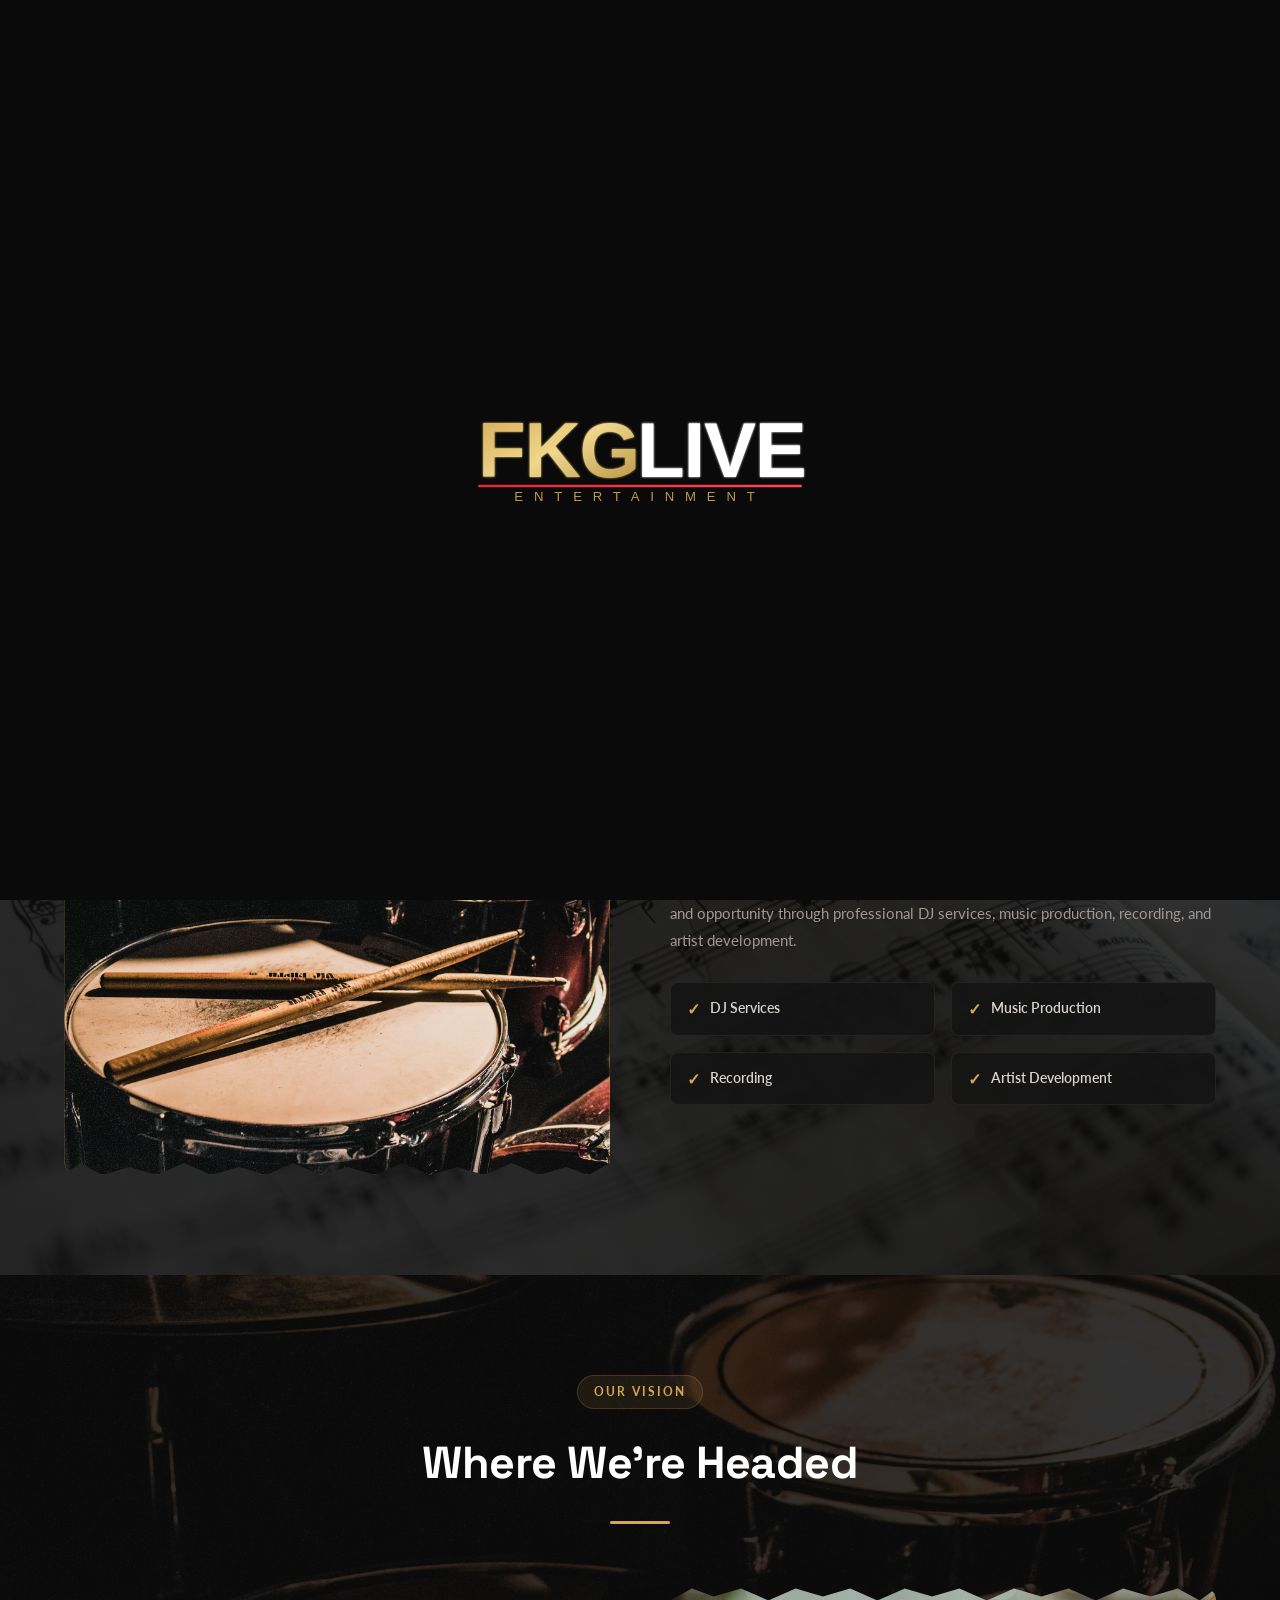
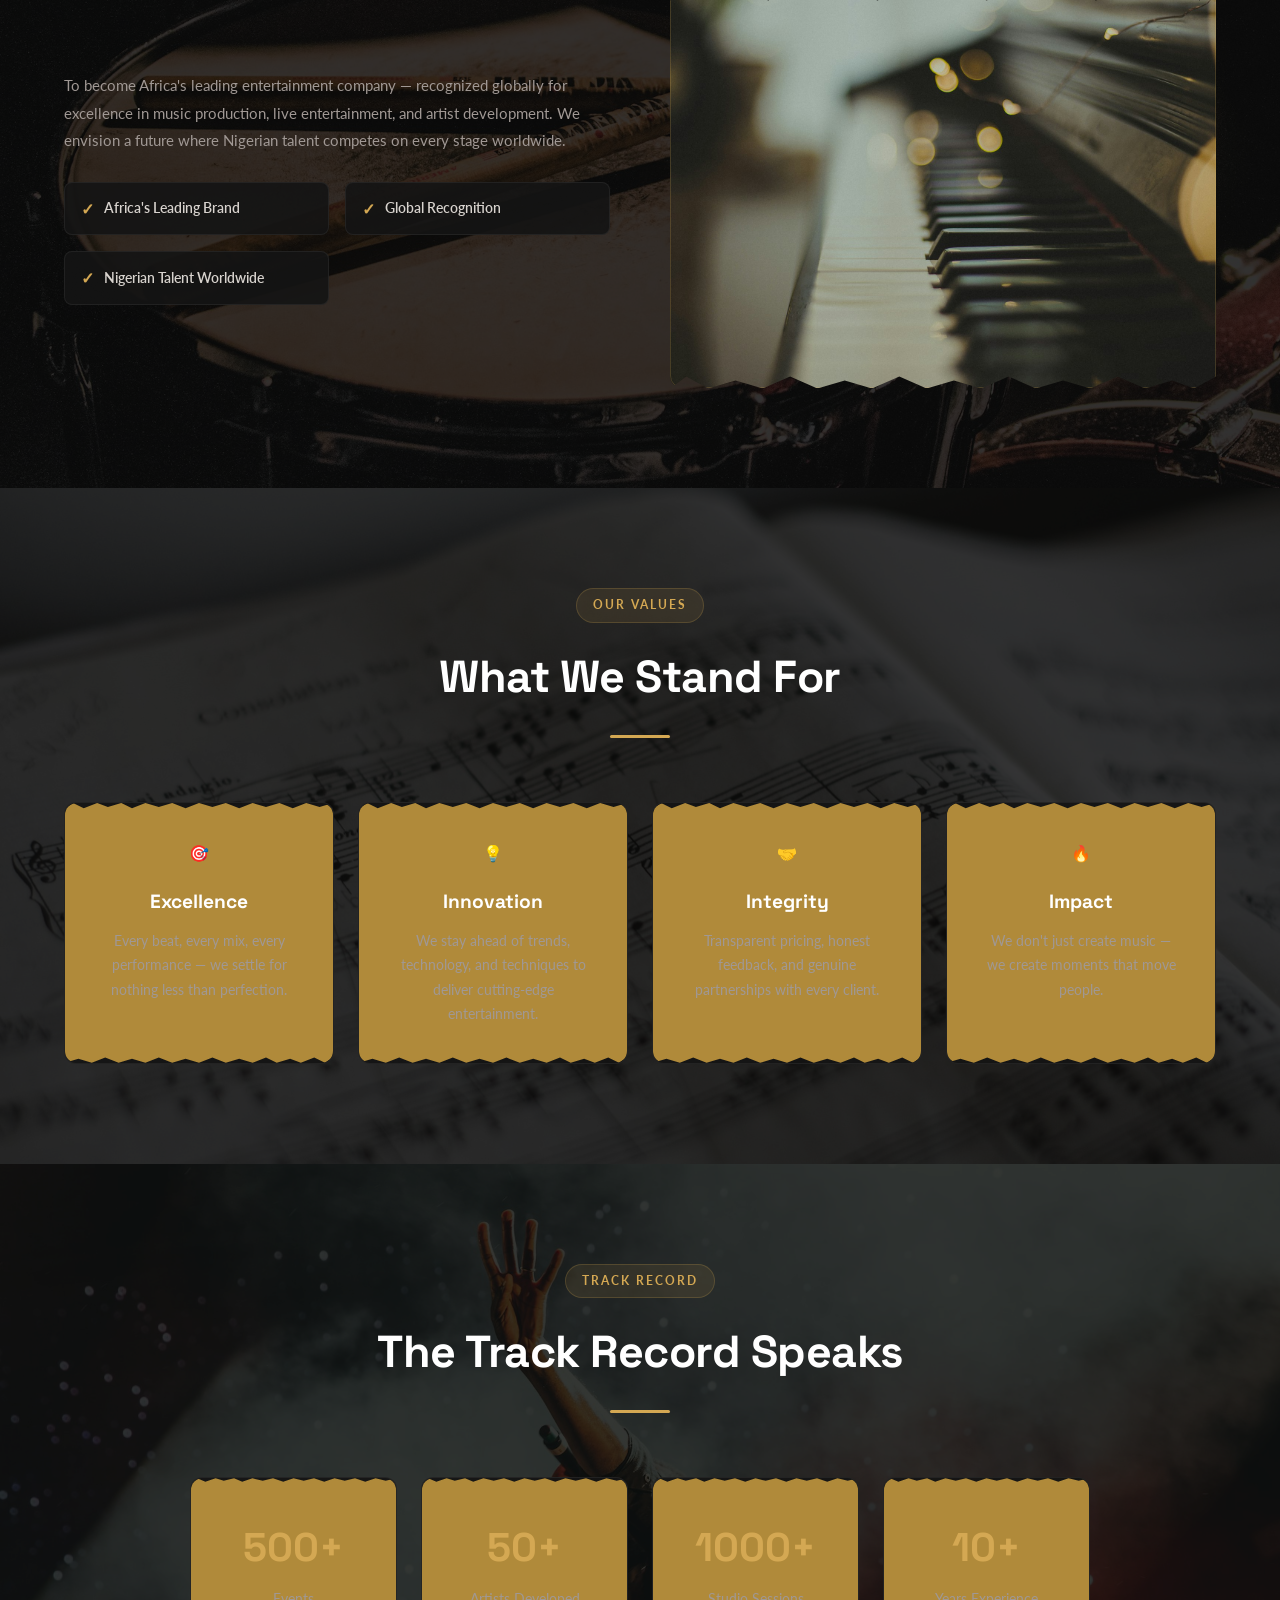
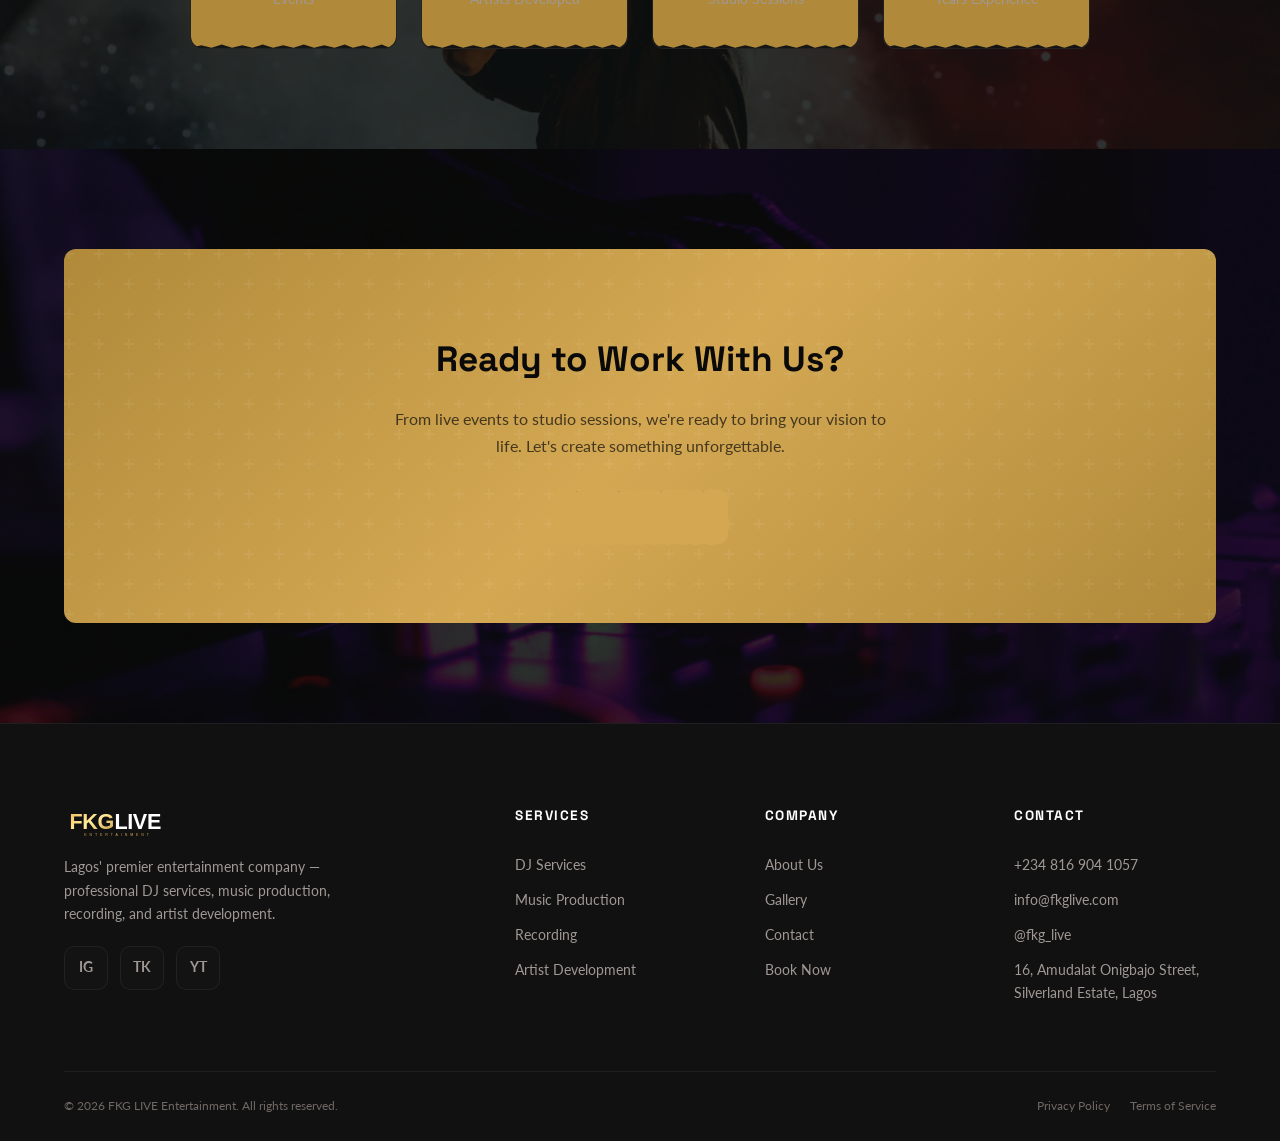
==== commit 4aac88a3: "Complete site rebuild: FKG LIVE Entertainment Company - New SVG logo with gold gradient and transpar" ====
--- a/about.html
+++ b/about.html
@@ -3,12 +3,19 @@
 <head>
   <meta charset="UTF-8">
   <meta name="viewport" content="width=device-width, initial-scale=1.0">
-  <title>About — FKG LIVE Studios | Our Story & Mission</title>
-  <meta name="description" content="Learn about FKG LIVE Studios — Lagos' premier music production studio and creative hub. Our mission is to build Africa's next generation of creators through FKG LIVE Academy.">
+  <title>About FKG LIVE Entertainment — Our Story | Lagos Entertainment Company</title>
+  <meta name="description" content="Discover the story behind FKG LIVE Entertainment — Lagos' premium entertainment company offering DJ services, music production, recording, and artist development across Nigeria.">
+  <meta name="keywords" content="FKG LIVE Entertainment, Lagos entertainment company, DJ services Nigeria, music production Lagos, artist development, live entertainment Nigeria">
+  <meta name="author" content="FKG LIVE Entertainment">
+  <meta property="og:title" content="About FKG LIVE Entertainment — Our Story | Lagos Entertainment Company">
+  <meta property="og:description" content="FKG LIVE isn't just a company — it's a movement. Built from the ground up in Lagos, Nigeria. Premium DJ services, music production, and artist development.">
+  <meta property="og:type" content="website">
+  <meta property="og:url" content="https://fkglive.com/about.html">
   <meta name="twitter:card" content="summary_large_image">
-  <meta name="twitter:title" content="About FKG LIVE Studios — Our Story">
-  <meta name="twitter:description" content="The story behind Lagos' most uncompromising recording studio.">
-  <link rel="icon" type="image/jpeg" href="images/logo.jpeg">
+  <meta name="twitter:title" content="About FKG LIVE Entertainment — Our Story">
+  <meta name="twitter:description" content="The story behind Lagos' premier entertainment company. DJ services, music production, recording, and artist development.">
+  <link rel="canonical" href="https://fkglive.com/about.html">
+  <link rel="icon" type="image/svg+xml" href="images/logo.svg">
   <link rel="preconnect" href="https://fonts.googleapis.com">
   <link rel="preconnect" href="https://fonts.gstatic.com" crossorigin>
   <link rel="stylesheet" href="css/style.css">
@@ -16,11 +23,11 @@
   {
     "@context": "https://schema.org",
     "@type": "AboutPage",
-    "name": "About FKG LIVE Studios",
+    "name": "About FKG LIVE Entertainment",
     "mainEntity": {
-      "@type": "MusicRecordingStudio",
-      "name": "FKG LIVE Studios",
-      "description": "A full-service music production studio and creative hub where artists record, producers create, and students learn from real industry work.",
+      "@type": "EntertainmentCompany",
+      "name": "FKG LIVE Entertainment",
+      "description": "Premium entertainment company in Lagos, Nigeria offering DJ services, music production, recording, and artist development.",
       "url": "https://fkglive.com",
       "telephone": "+2348169041057",
       "address": {
@@ -28,7 +35,12 @@
         "streetAddress": "16, Amudalat Onigbajo Street, Silverland Estate",
         "addressLocality": "Lagos",
         "addressCountry": "NG"
-      }
+      },
+      "sameAs": [
+        "https://instagram.com/fkg_live",
+        "https://tiktok.com/@fkg_live",
+        "https://youtube.com/@fkglive"
+      ]
     }
   }
   </script>
@@ -37,71 +49,87 @@
 
 <!-- Splashscreen -->
 <div class="splashscreen" id="splashscreen">
-  <img src="images/logo.jpeg" alt="FKG LIVE Studios">
-  <div class="splash-text">FKG LIVE Studios</div>
+  <img src="images/logo.svg" alt="FKG LIVE Entertainment">
 </div>
 
+<!-- NAVIGATION -->
 <nav class="navbar" id="navbar">
-  <div class="nav-top"><p>Now Enrolling — Limited Spots Available</p></div>
   <div class="nav-main">
-    <a href="index.html" class="nav-logo"><img src="images/logo.jpeg" alt="FKG LIVE Studios" loading="lazy"></a>
+    <a href="index.html" class="nav-logo">
+      <img src="images/logo-nav.svg" alt="FKG LIVE Entertainment">
+    </a>
     <button class="mobile-toggle" onclick="document.querySelector('.nav-links').classList.toggle('open')">☰</button>
     <div class="nav-links">
       <a href="index.html">Home</a>
-      <a href="courses.html">Courses</a>
-      <a href="pricing.html">Pricing</a>
+      <a href="services.html">Services</a>
       <a href="about.html" class="active">About</a>
-      <a href="schedule.html">Schedule</a>
+      <a href="gallery.html">Gallery</a>
       <a href="contact.html">Contact</a>
-      <a href="contact.html" class="nav-cta">Book a Session</a>
+      <a href="contact.html" class="nav-cta">Book Now</a>
     </div>
   </div>
 </nav>
 
-<div class="page-hero" style="background-image: url('images/studio-desk.jpg');">
+<!-- PAGE HERO -->
+<section class="page-hero" style="background-image: url('images/studio-desk.jpg');">
   <div class="container">
     <div class="section-badge">Our Story</div>
-    <h1>The Genesis</h1>
-    <p>The raw story behind Lagos' most uncompromising recording studio</p>
-  </div>
-</div>
-
-<!-- Mission -->
+    <h1>The Sound Behind the Brand</h1>
+    <p>FKG LIVE isn't just a company — it's a movement. Built from the ground up in Lagos, Nigeria.</p>
+  </div>
+</section>
+
+<!-- MISSION -->
 <section class="section-bg" style="background-image: url('images/studio-headphones.jpg');">
   <div class="container">
+    <div class="section-header">
+      <div class="section-badge">Our Mission</div>
+      <h2>Why We Exist</h2>
+      <div class="section-divider"></div>
+    </div>
     <div class="about-grid">
       <div class="about-img fade-up">
-        <img src="images/studio-mixing.jpg" alt="FKG LIVE Studios" loading="lazy">
+        <img src="images/studio-mixing.jpg" alt="FKG LIVE Entertainment Studio" loading="lazy">
       </div>
       <div class="about-text fade-up stagger-1">
-        <div class="section-badge">Our Mission</div>
-        <h2>Not a School. Not a Classroom. <span>A Crucible.</span></h2>
-        <p>FKG LIVE Studios is not a school. It is not a classroom. It is a crucible — a place where raw talent is tested, refined, and forged into something undeniable. We don't hand out certificates for showing up. We build creators who can stand in any room in the industry and hold their own.</p>
-        <p>Every session here is a live wire. Artists don't rehearse in isolation — they collide with producers, engineers, cinematographers, and designers in real time. That friction, that pressure, that refusal to let anyone settle for mediocrity — that is how an artist is born. Not taught. Forged.</p>
-      </div>
-    </div>
-  </div>
-</section>
-
-<!-- Vision -->
-<section class="section-bg" style="background-image: url('images/studio-desk.jpg');">
-  <div class="container">
+        <p>To provide world-class entertainment services that empower artists, brands, and businesses to reach their full creative potential. We bridge the gap between talent and opportunity through professional DJ services, music production, recording, and artist development.</p>
+        <div class="about-features">
+          <div class="about-feature"><span>DJ Services</span></div>
+          <div class="about-feature"><span>Music Production</span></div>
+          <div class="about-feature"><span>Recording</span></div>
+          <div class="about-feature"><span>Artist Development</span></div>
+        </div>
+      </div>
+    </div>
+  </div>
+</section>
+
+<!-- VISION -->
+<section class="section-bg" style="background-image: url('images/studio-mixing.jpg');">
+  <div class="container">
+    <div class="section-header">
+      <div class="section-badge">Our Vision</div>
+      <h2>Where We're Headed</h2>
+      <div class="section-divider"></div>
+    </div>
     <div class="about-grid" style="direction: rtl;">
       <div class="about-img fade-up" style="direction: ltr;">
-        <img src="images/studio-desk.jpg" alt="FKG LIVE Studios Equipment" loading="lazy">
+        <img src="images/studio-desk.jpg" alt="FKG LIVE Entertainment Equipment" loading="lazy">
       </div>
       <div class="about-text fade-up stagger-1" style="direction: ltr;">
-        <div class="section-badge">The Vision</div>
-        <h2>Collaboration <span>Over Isolation</span></h2>
-        <p>The greatest records, the most powerful visuals, the most enduring creative work — none of it was made in a silo. It was made in rooms where disciplines collided, egos dissolved, and the work became everything.</p>
-        <p>We build those rooms. A producer sits next to a cinematographer. A sound engineer trades notes with a designer. Ideas don't wait for permission — they erupt, they challenge, they evolve. That collision is where reputation is forged, and reputation is what draws the next wave of creators to our door without us ever having to chase them.</p>
-      </div>
-    </div>
-  </div>
-</section>
-
-<!-- Values -->
-<section class="section-bg" style="background-image: url('images/studio-mixing.jpg');">
+        <p>To become Africa's leading entertainment company — recognized globally for excellence in music production, live entertainment, and artist development. We envision a future where Nigerian talent competes on every stage worldwide.</p>
+        <div class="about-features">
+          <div class="about-feature"><span>Africa's Leading Brand</span></div>
+          <div class="about-feature"><span>Global Recognition</span></div>
+          <div class="about-feature"><span>Nigerian Talent Worldwide</span></div>
+        </div>
+      </div>
+    </div>
+  </div>
+</section>
+
+<!-- VALUES -->
+<section class="section-bg" style="background-image: url('images/studio-headphones.jpg');">
   <div class="container">
     <div class="section-header">
       <div class="section-badge">Our Values</div>
@@ -111,88 +139,121 @@
     <div class="courses-grid" style="grid-template-columns: repeat(auto-fit, minmax(250px, 1fr));">
       <div class="card fade-up" style="text-align: center;">
         <div class="card-icon" style="margin: 0 auto 20px;">🎯</div>
-        <h3>Hands-On Training</h3>
-        <p>Every session is live equipment, real projects, real stakes. Theory dies here — execution is the only currency that matters.</p>
+        <h3>Excellence</h3>
+        <p>Every beat, every mix, every performance — we settle for nothing less than perfection.</p>
       </div>
       <div class="card fade-up stagger-1" style="text-align: center;">
+        <div class="card-icon" style="margin: 0 auto 20px;">💡</div>
+        <h3>Innovation</h3>
+        <p>We stay ahead of trends, technology, and techniques to deliver cutting-edge entertainment.</p>
+      </div>
+      <div class="card fade-up stagger-2" style="text-align: center;">
         <div class="card-icon" style="margin: 0 auto 20px;">🤝</div>
-        <h3>Cross-Discipline</h3>
-        <p>Producers work with cinematographers, designers collaborate with photographers, engineers remix with DJs. No department is an island.</p>
+        <h3>Integrity</h3>
+        <p>Transparent pricing, honest feedback, and genuine partnerships with every client.</p>
+      </div>
+      <div class="card fade-up stagger-3" style="text-align: center;">
+        <div class="card-icon" style="margin: 0 auto 20px;">🔥</div>
+        <h3>Impact</h3>
+        <p>We don't just create music — we create moments that move people.</p>
+      </div>
+    </div>
+  </div>
+</section>
+
+<!-- TRACK RECORD -->
+<section class="section-bg" style="background-image: url('images/studio-performance.jpg');">
+  <div class="container">
+    <div class="section-header">
+      <div class="section-badge">Track Record</div>
+      <h2>The Track Record Speaks</h2>
+      <div class="section-divider"></div>
+    </div>
+    <div class="courses-grid" style="grid-template-columns: repeat(auto-fit, minmax(200px, 1fr)); max-width: 900px; margin: 0 auto;">
+      <div class="card fade-up" style="text-align: center;">
+        <h3 style="font-size: 2.5rem; color: var(--gold); margin-bottom: 5px;">500+</h3>
+        <p>Events</p>
+      </div>
+      <div class="card fade-up stagger-1" style="text-align: center;">
+        <h3 style="font-size: 2.5rem; color: var(--gold); margin-bottom: 5px;">50+</h3>
+        <p>Artists Developed</p>
       </div>
       <div class="card fade-up stagger-2" style="text-align: center;">
-        <div class="card-icon" style="margin: 0 auto 20px;">📈</div>
-        <h3>Industry-Ready</h3>
-        <p>Graduates don't just have a certificate — they have a portfolio of real, shippable work and the muscle memory to perform under pressure.</p>
+        <h3 style="font-size: 2.5rem; color: var(--gold); margin-bottom: 5px;">1000+</h3>
+        <p>Studio Sessions</p>
       </div>
       <div class="card fade-up stagger-3" style="text-align: center;">
-        <div class="card-icon" style="margin: 0 auto 20px;">🌱</div>
-        <h3>Mentorship Model</h3>
-        <p>Senior creators pour into junior cohorts, building a self-sustaining engine of knowledge transfer that outlasts any single enrollment cycle.</p>
-      </div>
-    </div>
-  </div>
-</section>
-
-<!-- What's Done -->
-<section class="section-bg" style="background-image: url('images/studio-desk.jpg');">
-  <div class="container">
-    <div class="section-header">
-      <div class="section-badge">Studio Status</div>
-      <h2>The Foundation Is Laid</h2>
-      <p>The stage is set. Every detail — from the logo to the last cable in the control room — is locked. Here's where we stand.</p>
-      <div class="section-divider"></div>
-    </div>
-    <div class="courses-grid" style="max-width: 800px; margin: 0 auto;">
-      <div class="card fade-up">
-        <div class="card-icon gold">✓</div>
-        <h3>Brand & Identity</h3>
-        <p>Logo locked, colors locked, visual identity complete. The FKG LIVE brand is ready for all marketing channels.</p>
-      </div>
-      <div class="card fade-up stagger-1">
-        <div class="card-icon gold">✓</div>
-        <h3>Studio Space</h3>
-        <p>Fully built out with professional recording equipment, mixing consoles, cameras, lighting rigs, and DJ setup.</p>
-      </div>
-      <div class="card fade-up stagger-2">
-        <div class="card-icon">→</div>
-        <h3>Students Needed</h3>
-        <p>The only variable left is enrollment. Everything from here is marketing, outreach, and filling the room with eager learners.</p>
-      </div>
-    </div>
-  </div>
-</section>
-
-<section class="section-bg" style="background-image: url('images/studio-headphones.jpg');">
-  <div class="container">
-    <div class="cta-banner">
-      <h2>Step Into the Frequency</h2>
-      <p>Stop watching from the sidelines. The frequency is live, the room is ready, and the first cohort is about to change everything. This is your moment — don't let it pass.</p>
-      <a href="contact.html" class="btn btn-primary">Apply Now</a>
-    </div>
-  </div>
-</section>
-
+        <h3 style="font-size: 2.5rem; color: var(--gold); margin-bottom: 5px;">10+</h3>
+        <p>Years Experience</p>
+      </div>
+    </div>
+  </div>
+</section>
+
+<!-- CTA -->
+<section class="section-bg" style="background-image: url('images/studio-dj.jpg');">
+  <div class="container">
+    <div class="cta-banner fade-up">
+      <h2>Ready to Work With Us?</h2>
+      <p>From live events to studio sessions, we're ready to bring your vision to life. Let's create something unforgettable.</p>
+      <a href="contact.html" class="btn btn-primary">Get In Touch</a>
+    </div>
+  </div>
+</section>
+
+<!-- FOOTER -->
 <footer class="footer">
   <div class="container">
     <div class="footer-grid">
       <div class="footer-brand">
-        <img src="images/logo.jpeg" alt="FKG LIVE Studios" loading="lazy">
-        <p>Lagos' premier music production studio and creative academy — building Africa's next generation of creators.</p>
-      </div>
-      <div class="footer-col"><h4>Courses</h4><a href="courses.html#music-production">Music Production</a><a href="courses.html#sound-engineering">Sound Engineering</a><a href="courses.html#live-studio-performance">Live Studio Performance</a><a href="courses.html#photography">Photography</a><a href="courses.html#cinematography">Cinematography</a><a href="courses.html#video-editing">Video Editing</a><a href="courses.html#dj-training">DJ Training</a></div>
-      <div class="footer-col"><h4>Studio</h4><a href="about.html">About Us</a><a href="pricing.html">Pricing</a><a href="schedule.html">Schedule</a><a href="contact.html">Contact</a></div>
-      <div class="footer-col"><h4>Contact</h4><a href="tel:+2348169041057">+234 816 904 1057</a><a href="https://instagram.com/fkg_live">@fkg_live</a><a href="#">16, Amudalat Onigbajo Street, Silverland Estate</a></div>
+        <img src="images/logo-nav.svg" alt="FKG LIVE Entertainment" loading="lazy">
+        <p>Lagos' premier entertainment company — professional DJ services, music production, recording, and artist development.</p>
+        <div class="social-links" style="margin-top: 20px;">
+          <a href="https://instagram.com/fkg_live" class="social-link" target="_blank" rel="noopener">IG</a>
+          <a href="https://tiktok.com/@fkg_live" class="social-link" target="_blank" rel="noopener">TK</a>
+          <a href="https://youtube.com/@fkglive" class="social-link" target="_blank" rel="noopener">YT</a>
+        </div>
+      </div>
+      <div class="footer-col">
+        <h4>Services</h4>
+        <a href="services.html">DJ Services</a>
+        <a href="services.html">Music Production</a>
+        <a href="services.html">Recording</a>
+        <a href="services.html">Artist Development</a>
+      </div>
+      <div class="footer-col">
+        <h4>Company</h4>
+        <a href="about.html">About Us</a>
+        <a href="gallery.html">Gallery</a>
+        <a href="contact.html">Contact</a>
+        <a href="contact.html">Book Now</a>
+      </div>
+      <div class="footer-col">
+        <h4>Contact</h4>
+        <a href="tel:+2348169041057">+234 816 904 1057</a>
+        <a href="mailto:info@fkglive.com">info@fkglive.com</a>
+        <a href="https://instagram.com/fkg_live">@fkg_live</a>
+        <a href="#">16, Amudalat Onigbajo Street, Silverland Estate, Lagos</a>
+      </div>
     </div>
     <div class="footer-bottom">
-      <p>&copy; 2026 FKG LIVE Studios. All rights reserved.</p>
-      <div class="footer-bottom-links"><a href="#">Privacy Policy</a><a href="#">Terms of Service</a></div>
+      <p>&copy; 2026 FKG LIVE Entertainment. All rights reserved.</p>
+      <div class="footer-bottom-links">
+        <a href="#">Privacy Policy</a>
+        <a href="#">Terms of Service</a>
+      </div>
     </div>
   </div>
 </footer>
 
+<!-- SCRIPTS -->
 <script>
-window.addEventListener('scroll', () => { document.getElementById('navbar').classList.toggle('scrolled', window.scrollY > 50); });
-const observer = new IntersectionObserver(entries => { entries.forEach(e => { if (e.isIntersecting) e.target.classList.add('visible'); }); }, { threshold: 0.1 });
+window.addEventListener('scroll', () => {
+  document.getElementById('navbar').classList.toggle('scrolled', window.scrollY > 50);
+});
+const observer = new IntersectionObserver(entries => {
+  entries.forEach(e => { if (e.isIntersecting) { e.target.classList.add('visible'); } });
+}, { threshold: 0.1 });
 document.querySelectorAll('.fade-up').forEach(el => observer.observe(el));
 </script>
 <script>
--- a/css/style.css
+++ b/css/style.css
@@ -1,28 +1,26 @@
 /* ================================
-   FKG LIVE STUDIOS — Website Styles
+   FKG LIVE — Premium Entertainment
    ================================ */
 @import url('https://fonts.googleapis.com/css2?family=Lato:wght@300;400;700;900&family=Space+Grotesk:wght@400;500;600;700&display=swap');
 
 :root {
-  --bg-primary: #0a0606;
-  --bg-secondary: #120a0a;
-  --bg-card: rgba(26, 14, 14, 0.85);
-  --bg-card-hover: rgba(34, 20, 20, 0.9);
-  --bg-nav: rgba(10, 6, 6, 0.95);
+  --bg-primary: #0a0a0a;
+  --bg-secondary: #111111;
+  --bg-card: rgba(20, 20, 20, 0.9);
+  --bg-card-hover: rgba(30, 30, 30, 0.95);
+  --gold: #d4a853;
+  --gold-light: #f0d78c;
+  --gold-dark: #b08a3a;
   --red: #e0293a;
-  --red-dark: #a01a28;
-  --red-glow: rgba(224, 41, 58, 0.3);
-  --gold: #d4a853;
-  --gold-dark: #b08a3a;
   --white: #ffffff;
   --off-white: #f5f0eb;
   --light: #d8d3ce;
   --medium: #a09894;
   --dark: #706864;
-  --border: rgba(224, 41, 58, 0.15);
+  --border: rgba(212, 168, 83, 0.2);
   --border-light: rgba(255, 255, 255, 0.06);
   --shadow: 0 4px 30px rgba(0, 0, 0, 0.4);
-  --shadow-red: 0 4px 30px rgba(224, 41, 58, 0.15);
+  --shadow-gold: 0 4px 30px rgba(212, 168, 83, 0.15);
   --radius: 12px;
   --radius-sm: 8px;
   --transition: all 0.3s cubic-bezier(0.4, 0, 0.2, 1);
@@ -55,35 +53,52 @@
   background: var(--bg-primary);
   display: flex; align-items: center; justify-content: center;
   flex-direction: column; gap: 24px;
-  transition: opacity 0.6s ease, visibility 0.6s ease;
+  transition: opacity 0.8s ease, visibility 0.8s ease;
 }
 .splashscreen.hide { opacity: 0; visibility: hidden; pointer-events: none; }
 .splashscreen img { height: 120px; width: auto; animation: splashPulse 1.5s ease-in-out infinite; }
 .splashscreen .splash-text {
   font-family: 'Space Grotesk', sans-serif; font-size: 0.8rem; font-weight: 600;
-  color: var(--red); text-transform: uppercase; letter-spacing: 4px;
+  color: var(--gold); text-transform: uppercase; letter-spacing: 4px;
   animation: splashFade 1.5s ease-in-out infinite;
 }
-@keyframes splashPulse { 0%, 100% { transform: scale(1); opacity: 1; } 50% { transform: scale(1.05); opacity: 0.8; } }
-@keyframes splashFade { 0%, 100% { opacity: 1; } 50% { opacity: 0.4; } }
+@keyframes splashPulse {
+  0%, 100% { transform: scale(1); opacity: 1; }
+  50% { transform: scale(1.05); opacity: 0.8; }
+}
+@keyframes splashFade {
+  0%, 100% { opacity: 1; }
+  50% { opacity: 0.4; }
+}
+@keyframes fadeInUp {
+  from { opacity: 0; transform: translateY(30px); }
+  to { opacity: 1; transform: translateY(0); }
+}
+@keyframes pulse {
+  0%, 100% { opacity: 1; }
+  50% { opacity: 0.4; }
+}
 
 /* ================================
    NAVIGATION
    ================================ */
 .navbar {
   position: fixed; top: 0; left: 0; right: 0; z-index: 1000;
-  background: var(--bg-nav);
+  background: transparent;
+  transition: var(--transition);
+}
+.navbar.scrolled {
+  background: rgba(10, 10, 10, 0.95);
   backdrop-filter: blur(20px);
   -webkit-backdrop-filter: blur(20px);
-  border-bottom: 1px solid var(--border-light);
-  transition: var(--transition);
-}
-.navbar.scrolled { background: rgba(10, 6, 6, 0.98); box-shadow: 0 2px 30px rgba(0,0,0,0.5); }
-.nav-top { background: var(--red); padding: 6px 0; text-align: center; }
-.nav-top p { color: var(--white); font-size: 0.75rem; font-weight: 600; letter-spacing: 1.5px; text-transform: uppercase; }
-.nav-main { display: flex; align-items: center; justify-content: space-between; padding: 16px 24px; max-width: 1200px; margin: 0 auto; }
-.nav-logo img { height: 120px; width: auto; filter: brightness(1.1); transition: var(--transition); }
+  box-shadow: 0 2px 30px rgba(0,0,0,0.5);
+}
+.nav-main {
+  display: flex; align-items: center; justify-content: space-between;
+  padding: 16px 24px; max-width: 1200px; margin: 0 auto;
+}
 .nav-logo { display: flex; align-items: center; }
+.nav-logo img { height: 120px; width: auto; filter: brightness(1.1); transition: var(--transition); mix-blend-mode: screen; }
 .nav-links { display: flex; gap: 8px; flex-wrap: wrap; justify-content: center; align-items: center; }
 .nav-links a {
   padding: 8px 20px; border-radius: 50px; font-size: 0.85rem; font-weight: 600;
@@ -91,13 +106,16 @@
   border: 1px solid transparent; transition: var(--transition);
 }
 .nav-links a:hover, .nav-links a.active {
-  color: var(--white); background: rgba(224, 41, 58, 0.12); border-color: var(--border);
+  color: var(--white); background: rgba(212, 168, 83, 0.12); border-color: var(--border);
 }
 .nav-cta {
-  background: var(--red) !important; color: var(--white) !important;
-  border-color: var(--red) !important; padding: 8px 28px !important;
-}
-.nav-cta:hover { background: var(--red-dark) !important; transform: translateY(-1px); box-shadow: var(--shadow-red); }
+  background: var(--gold) !important; color: var(--bg-primary) !important;
+  border-color: var(--gold) !important; padding: 8px 28px !important;
+}
+.nav-cta:hover {
+  background: var(--gold-dark) !important; transform: translateY(-1px);
+  box-shadow: var(--shadow-gold);
+}
 .mobile-toggle { display: none; background: none; border: none; color: var(--white); font-size: 1.5rem; cursor: pointer; }
 
 /* ================================
@@ -107,85 +125,110 @@
   position: relative; min-height: 100vh; display: flex; align-items: center;
   justify-content: center; overflow: hidden; padding-top: 180px;
 }
-.hero-bg {
-  position: absolute; inset: 0; z-index: 0;
-}
-.hero-bg img { width: 100%; height: 100%; object-fit: cover; filter: brightness(0.2) saturate(0.8); }
+.hero-bg { position: absolute; inset: 0; z-index: 0; }
+.hero-bg img { width: 100%; height: 100%; object-fit: cover; }
 .hero-overlay {
   position: absolute; inset: 0; z-index: 1;
-  background: linear-gradient(180deg, rgba(10,6,6,0.7) 0%, rgba(10,6,6,0.4) 40%, rgba(10,6,6,0.85) 100%);
+  background: linear-gradient(180deg, rgba(10,10,10,0.7) 0%, rgba(10,10,10,0.4) 40%, rgba(10,10,10,0.85) 100%);
 }
 .hero-content { position: relative; z-index: 2; text-align: center; max-width: 800px; padding: 0 24px; }
 .hero-badge {
   display: inline-flex; align-items: center; gap: 8px; padding: 8px 20px;
-  background: rgba(224, 41, 58, 0.15); border: 1px solid var(--border);
+  background: rgba(212, 168, 83, 0.15); border: 1px solid var(--border);
   border-radius: 50px; margin-bottom: 24px; font-size: 0.8rem; font-weight: 600;
-  color: var(--red); text-transform: uppercase; letter-spacing: 1.5px;
-}
-.hero-badge::before { content: ''; width: 8px; height: 8px; background: var(--red); border-radius: 50%; animation: pulse 2s infinite; }
-@keyframes pulse { 0%, 100% { opacity: 1; } 50% { opacity: 0.4; } }
+  color: var(--gold); text-transform: uppercase; letter-spacing: 1.5px;
+}
+.hero-badge::before {
+  content: ''; width: 8px; height: 8px; background: var(--gold);
+  border-radius: 50%; animation: pulse 2s infinite;
+}
 .hero h1 {
   font-family: 'Space Grotesk', sans-serif; font-size: clamp(2.5rem, 6vw, 4.5rem);
   font-weight: 800; color: var(--white); line-height: 1.1; margin-bottom: 16px;
   letter-spacing: -1px;
 }
-.hero h1 span { color: var(--red); }
+.hero h1 span { color: var(--gold); }
 .hero-sub { font-size: 1.15rem; color: var(--medium); max-width: 600px; margin: 0 auto 36px; line-height: 1.8; }
 .hero-buttons { display: flex; gap: 16px; justify-content: center; flex-wrap: wrap; }
+.hero-stats { display: flex; justify-content: center; gap: 48px; margin-top: 60px; padding-top: 40px; border-top: 1px solid var(--border-light); }
+.hero-stat h3 { font-family: 'Space Grotesk', sans-serif; font-size: 2rem; font-weight: 700; color: var(--white); }
+.hero-stat p { font-size: 0.8rem; color: var(--medium); text-transform: uppercase; letter-spacing: 1px; margin-top: 4px; }
+
+/* ================================
+   PAGE HERO (inner pages)
+   ================================ */
+.page-hero {
+  padding: 160px 0 80px; text-align: center; position: relative; overflow: hidden;
+  background-size: cover; background-position: center;
+}
+.page-hero::before {
+  content: ''; position: absolute; inset: 0; z-index: 0;
+  background: linear-gradient(180deg, rgba(10,10,10,0.85) 0%, rgba(10,10,10,0.7) 50%, rgba(10,10,10,0.9) 100%);
+}
+.page-hero > .container { position: relative; z-index: 1; }
+.page-hero::after {
+  content: ''; position: absolute; top: 50%; left: 50%;
+  transform: translate(-50%, -50%); width: 600px; height: 600px;
+  background: radial-gradient(circle, rgba(212,168,83,0.15) 0%, transparent 70%); opacity: 0.15; z-index: 0;
+}
+.page-hero h1 {
+  font-family: 'Space Grotesk', sans-serif; font-size: clamp(2rem, 5vw, 3.5rem);
+  font-weight: 800; color: var(--white); margin-bottom: 16px; position: relative;
+}
+.page-hero p { font-size: 1.1rem; color: var(--medium); max-width: 600px; margin: 0 auto; position: relative; }
+
+/* ================================
+   SECTION STYLES
+   ================================ */
+section { padding: 100px 0; }
+.section-header { text-align: center; margin-bottom: 64px; }
+.section-badge {
+  display: inline-block; padding: 6px 16px; background: rgba(212,168,83,0.1);
+  border: 1px solid var(--border); border-radius: 50px; font-size: 0.75rem;
+  font-weight: 700; color: var(--gold); text-transform: uppercase; letter-spacing: 2px; margin-bottom: 16px;
+}
+.section-header h2 {
+  font-family: 'Space Grotesk', sans-serif; font-size: clamp(1.8rem, 4vw, 2.8rem);
+  font-weight: 800; color: var(--white); margin-bottom: 16px; letter-spacing: -0.5px;
+}
+.section-header p { font-size: 1.05rem; color: var(--medium); max-width: 600px; margin: 0 auto; }
+.section-divider { width: 60px; height: 3px; background: var(--gold); margin: 20px auto 0; border-radius: 2px; }
+
+/* ================================
+   SECTION BACKGROUNDS
+   ================================ */
+.section-bg {
+  position: relative; overflow: hidden;
+  background-size: cover; background-position: center; background-repeat: no-repeat;
+}
+.section-bg::before {
+  content: ''; position: absolute; inset: 0; z-index: 0;
+  background: rgba(10, 10, 10, 0.82);
+}
+.section-bg > .container { position: relative; z-index: 1; }
+
+/* ================================
+   BUTTONS
+   ================================ */
 .btn {
   display: inline-flex; align-items: center; gap: 8px; padding: 14px 32px;
   border-radius: 50px; font-size: 0.9rem; font-weight: 700; text-transform: uppercase;
   letter-spacing: 1px; border: none; cursor: pointer; transition: var(--transition);
-}
-.btn-primary { background: var(--red); color: var(--white); }
-.btn-primary:hover { background: var(--red-dark); transform: translateY(-2px); box-shadow: var(--shadow-red); }
-.btn-outline { background: transparent; color: var(--white); border: 2px solid rgba(255,255,255,0.2); }
-.btn-outline:hover { border-color: var(--red); color: var(--red); background: rgba(224,41,58,0.05); }
-.btn-gold { background: var(--gold); color: var(--bg-primary); }
-.btn-gold:hover { background: var(--gold-dark); transform: translateY(-2px); }
-.hero-stats { display: flex; justify-content: center; gap: 48px; margin-top: 60px; padding-top: 40px; border-top: 1px solid var(--border-light); }
-.hero-stat h3 { font-family: 'Space Grotesk', sans-serif; font-size: 2rem; font-weight: 700; color: var(--white); }
-.hero-stat p { font-size: 0.8rem; color: var(--medium); text-transform: uppercase; letter-spacing: 1px; margin-top: 4px; }
-
-/* ================================
-   SECTION STYLES
-   ================================ */
-section { padding: 100px 0; }
-.section-header { text-align: center; margin-bottom: 64px; }
-.section-badge {
-  display: inline-block; padding: 6px 16px; background: rgba(224,41,58,0.1);
-  border: 1px solid var(--border); border-radius: 50px; font-size: 0.75rem;
-  font-weight: 700; color: var(--red); text-transform: uppercase; letter-spacing: 2px; margin-bottom: 16px;
-}
-.section-header h2 {
-  font-family: 'Space Grotesk', sans-serif; font-size: clamp(1.8rem, 4vw, 2.8rem);
-  font-weight: 800; color: var(--white); margin-bottom: 16px; letter-spacing: -0.5px;
-}
-.section-header p { font-size: 1.05rem; color: var(--medium); max-width: 600px; margin: 0 auto; }
-.section-divider { width: 60px; height: 3px; background: var(--red); margin: 20px auto 0; border-radius: 2px; }
-
-/* ================================
-   SECTION BACKGROUNDS (studio images)
-   ================================ */
-.section-bg {
-  position: relative; overflow: hidden;
-  background-size: cover; background-position: center; background-repeat: no-repeat;
-}
-.section-bg::before {
-  content: ''; position: absolute; inset: 0; z-index: 0;
-  background: rgba(10, 6, 6, 0.82);
-}
-.section-bg > .container { position: relative; z-index: 1; }
+  position: relative; z-index: 1;
+}
+.btn-primary { background: var(--gold); color: var(--bg-primary); }
+.btn-primary:hover { background: var(--gold-dark); transform: translateY(-2px); box-shadow: var(--shadow-gold); }
+.btn-outline { background: transparent; color: var(--white); border: 2px solid var(--gold); }
+.btn-outline:hover { background: var(--gold); color: var(--bg-primary); transform: translateY(-2px); }
+.btn-red { background: var(--red); color: var(--white); }
+.btn-red:hover { background: #c01e2d; transform: translateY(-2px); box-shadow: 0 4px 30px rgba(224, 41, 58, 0.2); }
 
 /* ================================
    THORN BURNT EDGES
    ================================ */
-.btn, .course-card, .pricing-card, .card, .cta-banner, .contact-info-card, .about-img {
-  position: relative;
-}
 .btn::after {
   content: ''; position: absolute; inset: -2px; z-index: -1;
-  background: var(--red);
+  background: var(--gold);
   clip-path: polygon(
     0% 4%, 2% 0%, 6% 3%, 10% 1%, 14% 4%, 18% 0%, 22% 2%, 26% 0%, 30% 3%, 34% 1%,
     38% 4%, 42% 0%, 46% 2%, 50% 0%, 54% 3%, 58% 1%, 62% 4%, 66% 0%, 70% 2%, 74% 0%,
@@ -196,19 +239,18 @@
     6% 96%, 2% 100%, 0% 97%
   );
   border-radius: var(--radius);
-  opacity: 0;
+  opacity: 1;
   transition: opacity 0.3s ease;
 }
-.btn:hover::after { opacity: 1; }
-.btn { z-index: 1; }
 .btn::before { display: none !important; }
 
-.course-card, .pricing-card, .card, .contact-info-card {
+.card, .course-card, .pricing-card, .service-card {
+  position: relative;
   border: 1px solid var(--border-light);
 }
-.course-card::before, .pricing-card::before, .card::before, .contact-info-card::before {
+.card::before, .course-card::before, .pricing-card::before, .service-card::before {
   content: ''; position: absolute; inset: 0; z-index: -1;
-  background: var(--red);
+  background: var(--gold-dark);
   clip-path: polygon(
     0% 2%, 3% 0%, 7% 2%, 12% 0%, 16% 1.5%, 21% 0%, 25% 2%, 30% 0%, 35% 1.5%,
     40% 0%, 45% 2%, 50% 0%, 55% 1.5%, 60% 0%, 65% 2%, 70% 0%, 75% 1.5%,
@@ -218,27 +260,364 @@
     25% 98.5%, 20% 100%, 15% 98%, 10% 100%, 5% 98.5%, 0% 100%
   );
   border-radius: var(--radius);
-  opacity: 0;
+  opacity: 1;
   transition: opacity 0.4s ease;
 }
-.course-card:hover::before, .pricing-card:hover::before, .card:hover::before, .contact-info-card:hover::before {
-  opacity: 0.6;
-}
-.course-card:hover, .pricing-card:hover, .card:hover, .contact-info-card:hover {
-  border-color: var(--red);
-}
-
+
+/* ================================
+   CARDS
+   ================================ */
+.card {
+  background: var(--bg-card); border-radius: var(--radius);
+  padding: 36px; transition: var(--transition); overflow: visible;
+}
+.card:hover { border-color: var(--gold); transform: translateY(-4px); box-shadow: var(--shadow-gold); }
+.card h3 { font-family: 'Space Grotesk', sans-serif; font-size: 1.2rem; font-weight: 700; color: var(--white); margin-bottom: 10px; }
+.card p { font-size: 0.9rem; color: var(--medium); line-height: 1.7; }
+.card-link { display: inline-flex; align-items: center; gap: 6px; margin-top: 16px; font-size: 0.85rem; font-weight: 600; color: var(--gold); }
+.card-link:hover { gap: 10px; }
+
+/* ================================
+   SERVICE CARDS
+   ================================ */
+.services-grid { display: grid; grid-template-columns: repeat(auto-fit, minmax(260px, 1fr)); gap: 24px; }
+.service-card {
+  background: var(--bg-card); border-radius: var(--radius);
+  padding: 36px 28px; text-align: center; transition: var(--transition); overflow: visible;
+}
+.service-card:hover {
+  border-color: var(--gold); transform: translateY(-6px);
+  box-shadow: var(--shadow-gold); background: var(--bg-card-hover);
+}
+.service-card-icon {
+  width: 64px; height: 64px; margin: 0 auto 20px; border-radius: 16px;
+  background: rgba(212, 168, 83, 0.1); border: 1px solid var(--border);
+  display: flex; align-items: center; justify-content: center;
+  font-size: 1.5rem; color: var(--gold); transition: var(--transition);
+}
+.service-card:hover .service-card-icon {
+  background: var(--gold); color: var(--bg-primary);
+}
+.service-card h3 {
+  font-family: 'Space Grotesk', sans-serif; font-size: 1.1rem; font-weight: 700;
+  color: var(--white); margin-bottom: 10px;
+}
+.service-card p { font-size: 0.85rem; color: var(--medium); line-height: 1.7; }
+
+/* ================================
+   COURSES GRID
+   ================================ */
+.courses-grid { display: grid; grid-template-columns: repeat(auto-fit, minmax(340px, 1fr)); gap: 24px; }
+.course-card {
+  background: var(--bg-card); border-radius: var(--radius);
+  overflow: hidden; transition: var(--transition);
+}
+.course-card:hover { border-color: var(--gold); transform: translateY(-4px); box-shadow: var(--shadow-gold); }
+.course-card-img { height: 200px; overflow: hidden; position: relative; }
+.course-card-img img { width: 100%; height: 100%; object-fit: cover; transition: transform 0.6s ease; }
+.course-card:hover .course-card-img img { transform: scale(1.05); }
+.course-card-badge {
+  position: absolute; top: 16px; left: 16px; padding: 4px 12px; background: var(--gold);
+  border-radius: 50px; font-size: 0.7rem; font-weight: 700; color: var(--bg-primary);
+  text-transform: uppercase; letter-spacing: 1px;
+}
+.course-card-body { padding: 28px; }
+.course-card-body h3 {
+  font-family: 'Space Grotesk', sans-serif; font-size: 1.15rem; font-weight: 700;
+  color: var(--white); margin-bottom: 8px;
+}
+.course-card-skills {
+  font-size: 0.75rem; font-weight: 600; color: var(--gold);
+  text-transform: uppercase; letter-spacing: 1px; margin-bottom: 12px;
+}
+.course-card-body p { font-size: 0.85rem; color: var(--medium); margin-bottom: 16px; }
+.course-card-footer { padding: 0 28px 28px; display: flex; justify-content: space-between; align-items: center; }
+.course-card-footer span { font-size: 0.8rem; color: var(--dark); }
+
+/* ================================
+   STATS / WHY CHOOSE US
+   ================================ */
+.stats-grid { display: grid; grid-template-columns: repeat(auto-fit, minmax(220px, 1fr)); gap: 32px; }
+.stat-card {
+  text-align: center; padding: 40px 24px; background: var(--bg-card);
+  border: 1px solid var(--border-light); border-radius: var(--radius);
+  transition: var(--transition); position: relative; overflow: visible;
+}
+.stat-card::before {
+  content: ''; position: absolute; inset: 0; z-index: -1; background: var(--gold-dark);
+  clip-path: polygon(
+    0% 2%, 3% 0%, 7% 2%, 12% 0%, 16% 1.5%, 21% 0%, 25% 2%, 30% 0%, 35% 1.5%,
+    40% 0%, 45% 2%, 50% 0%, 55% 1.5%, 60% 0%, 65% 2%, 70% 0%, 75% 1.5%,
+    80% 0%, 85% 2%, 90% 0%, 95% 1.5%, 100% 0%,
+    100% 98%, 97% 100%, 93% 98%, 88% 100%, 84% 98.5%, 79% 100%, 75% 98%, 70% 100%,
+    65% 98.5%, 60% 100%, 55% 98%, 50% 100%, 45% 98.5%, 40% 100%, 35% 98%, 30% 100%,
+    25% 98.5%, 20% 100%, 15% 98%, 10% 100%, 5% 98.5%, 0% 100%
+  );
+  border-radius: var(--radius); opacity: 1;
+}
+.stat-card:hover { border-color: var(--gold); transform: translateY(-4px); box-shadow: var(--shadow-gold); }
+.stat-number {
+  font-family: 'Space Grotesk', sans-serif; font-size: 2.8rem; font-weight: 800;
+  color: var(--gold); line-height: 1; margin-bottom: 8px;
+}
+.stat-card h4 {
+  font-family: 'Space Grotesk', sans-serif; font-size: 0.95rem; font-weight: 700;
+  color: var(--white); margin-bottom: 8px;
+}
+.stat-card p { font-size: 0.85rem; color: var(--medium); }
+
+/* ================================
+   JOURNEY / STEPS
+   ================================ */
+.journey-grid { display: grid; grid-template-columns: repeat(4, 1fr); gap: 24px; }
+.journey-step { text-align: center; padding: 32px 20px; position: relative; }
+.journey-step::after {
+  content: '→'; position: absolute; right: -16px; top: 50%;
+  transform: translateY(-50%); color: var(--gold); font-size: 1.5rem; font-weight: 700;
+}
+.journey-step:last-child::after { display: none; }
+.journey-num {
+  font-family: 'Space Grotesk', sans-serif; font-size: 2.5rem; font-weight: 800;
+  color: var(--gold); opacity: 0.3; margin-bottom: 8px;
+}
+.journey-step h4 {
+  font-family: 'Space Grotesk', sans-serif; font-size: 0.9rem; font-weight: 700;
+  color: var(--white); text-transform: uppercase; letter-spacing: 1px; margin-bottom: 8px;
+}
+.journey-step p { font-size: 0.8rem; color: var(--medium); }
+
+/* ================================
+   TESTIMONIALS
+   ================================ */
+.testimonials-grid { display: grid; grid-template-columns: repeat(auto-fit, minmax(320px, 1fr)); gap: 24px; }
+.testimonial-card {
+  background: var(--bg-card); border: 1px solid var(--border-light);
+  border-radius: var(--radius); padding: 32px; transition: var(--transition);
+}
+.testimonial-card:hover { border-color: var(--gold); box-shadow: var(--shadow-gold); }
+.testimonial-card .stars { color: var(--gold); font-size: 0.9rem; margin-bottom: 16px; letter-spacing: 2px; }
+.testimonial-card blockquote {
+  font-size: 0.95rem; color: var(--light); font-style: italic;
+  line-height: 1.8; margin-bottom: 20px;
+}
+.testimonial-author { display: flex; align-items: center; gap: 12px; }
+.testimonial-avatar {
+  width: 44px; height: 44px; border-radius: 50%; background: var(--bg-secondary);
+  border: 2px solid var(--border); display: flex; align-items: center; justify-content: center;
+  font-weight: 700; color: var(--gold); font-size: 0.9rem;
+}
+.testimonial-info h5 { font-size: 0.85rem; font-weight: 700; color: var(--white); }
+.testimonial-info p { font-size: 0.75rem; color: var(--dark); }
+
+/* ================================
+   GALLERY GRID
+   ================================ */
+.gallery-grid {
+  display: grid; grid-template-columns: repeat(auto-fill, minmax(280px, 1fr));
+  gap: 16px;
+}
+.gallery-item {
+  position: relative; border-radius: var(--radius); overflow: hidden;
+  aspect-ratio: 4/3; cursor: pointer; transition: var(--transition);
+}
+.gallery-item img { width: 100%; height: 100%; object-fit: cover; transition: transform 0.6s ease; }
+.gallery-item:hover img { transform: scale(1.08); }
+.gallery-overlay {
+  position: absolute; inset: 0;
+  background: linear-gradient(180deg, transparent 40%, rgba(10,10,10,0.85) 100%);
+  opacity: 0; transition: var(--transition);
+  display: flex; align-items: flex-end; padding: 24px;
+}
+.gallery-item:hover .gallery-overlay { opacity: 1; }
+.gallery-overlay h4 {
+  font-family: 'Space Grotesk', sans-serif; font-size: 1rem; font-weight: 700; color: var(--white);
+}
+.gallery-overlay span { font-size: 0.8rem; color: var(--gold); }
+
+/* ================================
+   CTA BANNER
+   ================================ */
 .cta-banner {
-  border: 2px solid transparent;
-  background-clip: padding-box;
-}
-.cta-banner::after {
-  content: ''; position: absolute; inset: 0; z-index: 0; pointer-events: none;
-  border-radius: var(--radius);
-  box-shadow: inset 0 0 60px rgba(224, 41, 58, 0.1);
-}
-
+  background: linear-gradient(135deg, var(--gold-dark) 0%, var(--gold) 50%, var(--gold-dark) 100%);
+  border-radius: var(--radius); padding: 80px 40px; text-align: center;
+  position: relative; overflow: hidden;
+}
+.cta-banner::before {
+  content: ''; position: absolute; inset: 0;
+  background: url("data:image/svg+xml,%3Csvg width='60' height='60' viewBox='0 0 60 60' xmlns='http://www.w3.org/2000/svg'%3E%3Cg fill='none' fill-rule='evenodd'%3E%3Cg fill='%23ffffff' fill-opacity='0.06'%3E%3Cpath d='M36 34v-4h-2v4h-4v2h4v4h2v-4h4v-2h-4zm0-30V0h-2v4h-4v2h4v4h2V6h4V4h-4zM6 34v-4H4v4H0v2h4v4h2v-4h4v-2H6zM6 4V0H4v4H0v2h4v4h2V6h4V4H6z'/%3E%3C/g%3E%3C/g%3E%3C/svg%3E");
+}
+.cta-banner h2 {
+  font-family: 'Space Grotesk', sans-serif; font-size: clamp(1.5rem, 3vw, 2.2rem);
+  font-weight: 800; color: var(--bg-primary); margin-bottom: 16px; position: relative;
+}
+.cta-banner p {
+  font-size: 1rem; color: rgba(10,10,10,0.7); margin-bottom: 32px;
+  max-width: 500px; margin-left: auto; margin-right: auto; position: relative;
+}
+.cta-banner .btn { position: relative; }
+.cta-banner .btn-primary { background: var(--bg-primary); color: var(--gold); }
+.cta-banner .btn-primary:hover { background: var(--white); transform: translateY(-2px); }
+
+/* ================================
+   CONTACT
+   ================================ */
+.contact-grid { display: grid; grid-template-columns: 1fr 1fr; gap: 48px; }
+.contact-form { display: flex; flex-direction: column; gap: 20px; }
+.form-group { display: flex; flex-direction: column; gap: 8px; }
+.form-group label {
+  font-size: 0.8rem; font-weight: 600; color: var(--light);
+  text-transform: uppercase; letter-spacing: 1px;
+}
+.form-group input, .form-group select, .form-group textarea {
+  padding: 14px 18px; background: var(--bg-secondary);
+  border: 1px solid var(--border-light); border-radius: var(--radius-sm);
+  color: var(--white); font-family: 'Lato', sans-serif; font-size: 0.9rem;
+  transition: var(--transition); outline: none;
+}
+.form-group input:focus, .form-group select:focus, .form-group textarea:focus {
+  border-color: var(--gold); box-shadow: 0 0 0 3px rgba(212, 168, 83, 0.15);
+}
+.form-group textarea { resize: vertical; min-height: 120px; }
+.contact-info-card {
+  background: var(--bg-card); border: 1px solid var(--border-light);
+  border-radius: var(--radius); padding: 32px; margin-bottom: 20px;
+  position: relative; overflow: visible;
+}
+.contact-info-card::before {
+  content: ''; position: absolute; inset: 0; z-index: -1; background: var(--gold-dark);
+  clip-path: polygon(
+    0% 2%, 3% 0%, 7% 2%, 12% 0%, 16% 1.5%, 21% 0%, 25% 2%, 30% 0%, 35% 1.5%,
+    40% 0%, 45% 2%, 50% 0%, 55% 1.5%, 60% 0%, 65% 2%, 70% 0%, 75% 1.5%,
+    80% 0%, 85% 2%, 90% 0%, 95% 1.5%, 100% 0%,
+    100% 98%, 97% 100%, 93% 98%, 88% 100%, 84% 98.5%, 79% 100%, 75% 98%, 70% 100%,
+    65% 98.5%, 60% 100%, 55% 98%, 50% 100%, 45% 98.5%, 40% 100%, 35% 98%, 30% 100%,
+    25% 98.5%, 20% 100%, 15% 98%, 10% 100%, 5% 98.5%, 0% 100%
+  );
+  border-radius: var(--radius); opacity: 1;
+}
+.contact-info-card h4 {
+  font-family: 'Space Grotesk', sans-serif; font-size: 1rem; font-weight: 700;
+  color: var(--white); margin-bottom: 16px;
+}
+.contact-info-item {
+  display: flex; align-items: flex-start; gap: 12px; padding: 12px 0;
+  border-bottom: 1px solid var(--border-light);
+}
+.contact-info-item:last-child { border-bottom: none; }
+.contact-info-icon {
+  width: 40px; height: 40px; border-radius: 10px;
+  background: rgba(212, 168, 83, 0.1); display: flex; align-items: center;
+  justify-content: center; color: var(--gold); font-size: 1rem; flex-shrink: 0;
+}
+.contact-info-item h5 { font-size: 0.85rem; font-weight: 700; color: var(--white); margin-bottom: 2px; }
+.contact-info-item p { font-size: 0.8rem; color: var(--medium); }
+.social-links { display: flex; gap: 12px; margin-top: 16px; }
+.social-link {
+  width: 44px; height: 44px; border-radius: 10px; background: var(--bg-card);
+  border: 1px solid var(--border-light); display: flex; align-items: center;
+  justify-content: center; font-size: 0.85rem; font-weight: 700; color: var(--medium);
+  transition: var(--transition);
+}
+.social-link:hover { background: var(--gold); border-color: var(--gold); color: var(--bg-primary); }
+
+/* ================================
+   FOOTER
+   ================================ */
+.footer {
+  background: var(--bg-secondary); border-top: 1px solid var(--border-light); padding: 80px 0 0;
+}
+.footer-grid { display: grid; grid-template-columns: 2fr 1fr 1fr 1fr; gap: 48px; margin-bottom: 60px; }
+.footer-brand img { height: 36px; margin-bottom: 16px; filter: brightness(1.1); }
+.footer-brand p { font-size: 0.85rem; color: var(--medium); line-height: 1.7; max-width: 300px; }
+.footer-col h4 {
+  font-family: 'Space Grotesk', sans-serif; font-size: 0.85rem; font-weight: 700;
+  color: var(--white); text-transform: uppercase; letter-spacing: 1.5px; margin-bottom: 20px;
+}
+.footer-col a { display: block; font-size: 0.85rem; color: var(--medium); padding: 6px 0; }
+.footer-col a:hover { color: var(--gold); padding-left: 4px; }
+.footer-bottom {
+  border-top: 1px solid var(--border-light); padding: 24px 0;
+  display: flex; justify-content: space-between; align-items: center; flex-wrap: wrap; gap: 16px;
+}
+.footer-bottom p { font-size: 0.75rem; color: var(--dark); }
+.footer-bottom-links { display: flex; gap: 20px; }
+.footer-bottom-links a { font-size: 0.75rem; color: var(--dark); }
+.footer-bottom-links a:hover { color: var(--gold); }
+
+/* ================================
+   ABOUT PAGE — TIMELINE
+   ================================ */
+.timeline { position: relative; padding: 20px 0; }
+.timeline::before {
+  content: ''; position: absolute; left: 50%; top: 0; bottom: 0;
+  width: 2px; background: var(--border); transform: translateX(-50%);
+}
+.timeline-item {
+  display: flex; justify-content: flex-end; padding: 0 0 48px;
+  position: relative; width: 50%;
+}
+.timeline-item:nth-child(even) { justify-content: flex-start; margin-left: 50%; padding-left: 40px; }
+.timeline-item:nth-child(odd) { padding-right: 40px; }
+.timeline-dot {
+  position: absolute; top: 8px; width: 16px; height: 16px;
+  background: var(--gold); border: 3px solid var(--bg-primary);
+  border-radius: 50%; z-index: 1;
+}
+.timeline-item:nth-child(odd) .timeline-dot { right: -8px; }
+.timeline-item:nth-child(even) .timeline-dot { left: -8px; }
+.timeline-content {
+  background: var(--bg-card); border: 1px solid var(--border-light);
+  border-radius: var(--radius); padding: 24px; transition: var(--transition);
+}
+.timeline-content:hover { border-color: var(--gold); box-shadow: var(--shadow-gold); }
+.timeline-year {
+  font-family: 'Space Grotesk', sans-serif; font-size: 0.8rem; font-weight: 700;
+  color: var(--gold); text-transform: uppercase; letter-spacing: 1px; margin-bottom: 8px;
+}
+.timeline-content h4 {
+  font-family: 'Space Grotesk', sans-serif; font-size: 1.05rem; font-weight: 700;
+  color: var(--white); margin-bottom: 8px;
+}
+.timeline-content p { font-size: 0.85rem; color: var(--medium); }
+
+/* ================================
+   ABOUT PAGE — TEAM CARDS
+   ================================ */
+.team-grid { display: grid; grid-template-columns: repeat(auto-fit, minmax(240px, 1fr)); gap: 24px; }
+.team-card {
+  background: var(--bg-card); border: 1px solid var(--border-light);
+  border-radius: var(--radius); overflow: hidden; transition: var(--transition);
+  position: relative;
+}
+.team-card::before {
+  content: ''; position: absolute; inset: 0; z-index: -1; background: var(--gold-dark);
+  clip-path: polygon(
+    0% 2%, 3% 0%, 7% 2%, 12% 0%, 16% 1.5%, 21% 0%, 25% 2%, 30% 0%, 35% 1.5%,
+    40% 0%, 45% 2%, 50% 0%, 55% 1.5%, 60% 0%, 65% 2%, 70% 0%, 75% 1.5%,
+    80% 0%, 85% 2%, 90% 0%, 95% 1.5%, 100% 0%,
+    100% 98%, 97% 100%, 93% 98%, 88% 100%, 84% 98.5%, 79% 100%, 75% 98%, 70% 100%,
+    65% 98.5%, 60% 100%, 55% 98%, 50% 100%, 45% 98.5%, 40% 100%, 35% 98%, 30% 100%,
+    25% 98.5%, 20% 100%, 15% 98%, 10% 100%, 5% 98.5%, 0% 100%
+  );
+  border-radius: var(--radius); opacity: 1;
+}
+.team-card:hover { border-color: var(--gold); transform: translateY(-4px); box-shadow: var(--shadow-gold); }
+.team-card-img { height: 280px; overflow: hidden; }
+.team-card-img img { width: 100%; height: 100%; object-fit: cover; transition: transform 0.6s ease; }
+.team-card:hover .team-card-img img { transform: scale(1.05); }
+.team-card-body { padding: 24px; text-align: center; }
+.team-card-body h4 {
+  font-family: 'Space Grotesk', sans-serif; font-size: 1.1rem; font-weight: 700;
+  color: var(--white); margin-bottom: 4px;
+}
+.team-card-body span { font-size: 0.8rem; color: var(--gold); font-weight: 600; }
+.team-card-body p { font-size: 0.85rem; color: var(--medium); margin-top: 8px; }
+
+/* ================================
+   ABOUT PAGE — IMAGE
+   ================================ */
 .about-img {
+  border-radius: var(--radius); overflow: hidden; position: relative;
   clip-path: polygon(
     0% 3%, 4% 0%, 8% 2%, 13% 0%, 18% 3%, 23% 0%, 28% 2%, 33% 0%, 38% 3%,
     43% 0%, 48% 2%, 53% 0%, 58% 3%, 63% 0%, 68% 2%, 73% 0%, 78% 3%,
@@ -248,181 +627,86 @@
     22% 97%, 17% 100%, 12% 98%, 7% 100%, 3% 97%, 0% 100%
   );
 }
-
-/* ================================
-   CARDS
-   ================================ */
-.card {
-  background: var(--bg-card); border: 1px solid var(--border-light); border-radius: var(--radius);
-  padding: 36px; transition: var(--transition); position: relative; overflow: visible;
-}
-.card h3 { font-family: 'Space Grotesk', sans-serif; font-size: 1.2rem; font-weight: 700; color: var(--white); margin-bottom: 10px; }
-.card p { font-size: 0.9rem; color: var(--medium); line-height: 1.7; }
-.card-link { display: inline-flex; align-items: center; gap: 6px; margin-top: 16px; font-size: 0.85rem; font-weight: 600; color: var(--red); }
-.card-link:hover { gap: 10px; }
-
-/* ================================
-   COURSES GRID
-   ================================ */
-.courses-grid { display: grid; grid-template-columns: repeat(auto-fit, minmax(340px, 1fr)); gap: 24px; }
-.course-card {
-  background: var(--bg-card); border: 1px solid var(--border-light); border-radius: var(--radius);
-  overflow: hidden; transition: var(--transition);
-}
-.course-card:hover { border-color: var(--border); transform: translateY(-4px); box-shadow: var(--shadow); }
-.course-card-img { height: 200px; overflow: hidden; position: relative; }
-.course-card-img img { width: 100%; height: 100%; object-fit: cover; transition: transform 0.6s ease; }
-.course-card:hover .course-card-img img { transform: scale(1.05); }
-.course-card-badge {
-  position: absolute; top: 16px; left: 16px; padding: 4px 12px; background: var(--red);
-  border-radius: 50px; font-size: 0.7rem; font-weight: 700; color: var(--white);
-  text-transform: uppercase; letter-spacing: 1px;
-}
-.course-card-body { padding: 28px; }
-.course-card-body h3 { font-family: 'Space Grotesk', sans-serif; font-size: 1.15rem; font-weight: 700; color: var(--white); margin-bottom: 8px; }
-.course-card-skills { font-size: 0.75rem; font-weight: 600; color: var(--gold); text-transform: uppercase; letter-spacing: 1px; margin-bottom: 12px; }
-.course-card-body p { font-size: 0.85rem; color: var(--medium); margin-bottom: 16px; }
-.course-card-footer { padding: 0 28px 28px; display: flex; justify-content: space-between; align-items: center; }
-.course-card-footer span { font-size: 0.8rem; color: var(--dark); }
+.about-img img { width: 100%; height: 400px; object-fit: cover; }
+.about-img::after {
+  content: ''; position: absolute; inset: 0; border: 1px solid var(--border);
+  border-radius: var(--radius);
+}
+.about-grid { display: grid; grid-template-columns: 1fr 1fr; gap: 60px; align-items: center; }
+.about-text h2 {
+  font-family: 'Space Grotesk', sans-serif; font-size: 2rem; font-weight: 800;
+  color: var(--white); margin-bottom: 16px;
+}
+.about-text h2 span { color: var(--gold); }
+.about-text p { font-size: 0.95rem; color: var(--medium); margin-bottom: 16px; line-height: 1.8; }
+.about-features { display: grid; grid-template-columns: 1fr 1fr; gap: 16px; margin-top: 28px; }
+.about-feature {
+  display: flex; align-items: center; gap: 10px; padding: 12px 16px;
+  background: var(--bg-card); border-radius: var(--radius-sm); border: 1px solid var(--border-light);
+}
+.about-feature span { font-size: 0.85rem; font-weight: 600; color: var(--light); }
+.about-feature::before { content: '\2713'; color: var(--gold); font-weight: 800; }
 
 /* ================================
    PRICING
    ================================ */
 .pricing-grid { display: grid; grid-template-columns: repeat(auto-fit, minmax(260px, 1fr)); gap: 24px; }
 .pricing-card {
-  background: var(--bg-card); border: 1px solid var(--border-light); border-radius: var(--radius);
-  padding: 36px 28px; text-align: center; transition: var(--transition); position: relative;
-}
-.pricing-card.featured { border-color: var(--red); background: linear-gradient(180deg, rgba(224,41,58,0.08) 0%, var(--bg-card) 100%); }
-.pricing-card.featured::before { content: 'MOST POPULAR'; position: absolute; top: -1px; left: 50%; transform: translateX(-50%); padding: 6px 20px; background: var(--red); border-radius: 0 0 8px 8px; font-size: 0.65rem; font-weight: 800; color: var(--white); letter-spacing: 1.5px; }
-.pricing-card:hover { transform: translateY(-4px); box-shadow: var(--shadow); }
-.pricing-card h3 { font-family: 'Space Grotesk', sans-serif; font-size: 1rem; font-weight: 700; color: var(--gold); text-transform: uppercase; letter-spacing: 1px; margin-bottom: 8px; }
-.pricing-card .price { font-family: 'Space Grotesk', sans-serif; font-size: 2.5rem; font-weight: 800; color: var(--white); margin: 16px 0 4px; }
+  background: var(--bg-card); border: 1px solid var(--border-light);
+  border-radius: var(--radius); padding: 36px 28px; text-align: center;
+  transition: var(--transition); position: relative; overflow: visible;
+}
+.pricing-card.featured {
+  border-color: var(--gold);
+  background: linear-gradient(180deg, rgba(212,168,83,0.08) 0%, var(--bg-card) 100%);
+}
+.pricing-card.featured::after {
+  content: 'MOST POPULAR'; position: absolute; top: -1px; left: 50%;
+  transform: translateX(-50%); padding: 6px 20px; background: var(--gold);
+  border-radius: 0 0 8px 8px; font-size: 0.65rem; font-weight: 800;
+  color: var(--bg-primary); letter-spacing: 1.5px;
+}
+.pricing-card:hover { transform: translateY(-4px); box-shadow: var(--shadow-gold); }
+.pricing-card h3 {
+  font-family: 'Space Grotesk', sans-serif; font-size: 1rem; font-weight: 700;
+  color: var(--gold); text-transform: uppercase; letter-spacing: 1px; margin-bottom: 8px;
+}
+.pricing-card .price {
+  font-family: 'Space Grotesk', sans-serif; font-size: 2.5rem; font-weight: 800;
+  color: var(--white); margin: 16px 0 4px;
+}
 .pricing-card .price small { font-size: 0.9rem; color: var(--medium); font-weight: 400; }
 .pricing-card .duration { font-size: 0.85rem; color: var(--dark); margin-bottom: 24px; }
 .pricing-card ul { text-align: left; margin-bottom: 28px; }
-.pricing-card li { padding: 10px 0; border-bottom: 1px solid var(--border-light); font-size: 0.85rem; color: var(--medium); display: flex; align-items: center; gap: 8px; }
-.pricing-card li::before { content: '✓'; color: var(--red); font-weight: 700; font-size: 0.8rem; }
+.pricing-card li {
+  padding: 10px 0; border-bottom: 1px solid var(--border-light);
+  font-size: 0.85rem; color: var(--medium); display: flex; align-items: center; gap: 8px;
+}
+.pricing-card li::before { content: '\2713'; color: var(--gold); font-weight: 700; font-size: 0.8rem; }
 .pricing-card .btn { width: 100%; justify-content: center; }
 
 /* ================================
-   ABOUT
-   ================================ */
-.about-grid { display: grid; grid-template-columns: 1fr 1fr; gap: 60px; align-items: center; }
-.about-img { border-radius: var(--radius); overflow: hidden; position: relative; }
-.about-img img { width: 100%; height: 400px; object-fit: cover; }
-.about-img::after { content: ''; position: absolute; inset: 0; border: 1px solid var(--border); border-radius: var(--radius); }
-.about-text h2 { font-family: 'Space Grotesk', sans-serif; font-size: 2rem; font-weight: 800; color: var(--white); margin-bottom: 16px; }
-.about-text h2 span { color: var(--red); }
-.about-text p { font-size: 0.95rem; color: var(--medium); margin-bottom: 16px; line-height: 1.8; }
-.about-features { display: grid; grid-template-columns: 1fr 1fr; gap: 16px; margin-top: 28px; }
-.about-feature { display: flex; align-items: center; gap: 10px; padding: 12px 16px; background: var(--bg-card); border-radius: var(--radius-sm); border: 1px solid var(--border-light); }
-.about-feature span { font-size: 0.85rem; font-weight: 600; color: var(--light); }
-.about-feature::before { content: '✓'; color: var(--red); font-weight: 800; }
-
-/* ================================
-   JOURNEY / STEPS
-   ================================ */
-.journey-grid { display: grid; grid-template-columns: repeat(4, 1fr); gap: 24px; }
-.journey-step { text-align: center; padding: 32px 20px; position: relative; }
-.journey-step::after { content: '→'; position: absolute; right: -16px; top: 50%; transform: translateY(-50%); color: var(--red); font-size: 1.5rem; font-weight: 700; }
-.journey-step:last-child::after { display: none; }
-.journey-num { font-family: 'Space Grotesk', sans-serif; font-size: 2.5rem; font-weight: 800; color: var(--red); opacity: 0.3; margin-bottom: 8px; }
-.journey-step h4 { font-family: 'Space Grotesk', sans-serif; font-size: 0.9rem; font-weight: 700; color: var(--white); text-transform: uppercase; letter-spacing: 1px; margin-bottom: 8px; }
-.journey-step p { font-size: 0.8rem; color: var(--medium); }
-
-/* ================================
-   TESTIMONIALS
-   ================================ */
-.testimonials-grid { display: grid; grid-template-columns: repeat(auto-fit, minmax(320px, 1fr)); gap: 24px; }
-.testimonial-card { background: var(--bg-card); border: 1px solid var(--border-light); border-radius: var(--radius); padding: 32px; }
-.testimonial-card .stars { color: var(--gold); font-size: 0.9rem; margin-bottom: 16px; letter-spacing: 2px; }
-.testimonial-card blockquote { font-size: 0.95rem; color: var(--light); font-style: italic; line-height: 1.8; margin-bottom: 20px; }
-.testimonial-author { display: flex; align-items: center; gap: 12px; }
-.testimonial-avatar { width: 44px; height: 44px; border-radius: 50%; background: var(--bg-secondary); border: 2px solid var(--border); display: flex; align-items: center; justify-content: center; font-weight: 700; color: var(--red); font-size: 0.9rem; }
-.testimonial-info h5 { font-size: 0.85rem; font-weight: 700; color: var(--white); }
-.testimonial-info p { font-size: 0.75rem; color: var(--dark); }
-
-/* ================================
-   CTA BANNER
-   ================================ */
-.cta-banner {
-  background: linear-gradient(135deg, var(--red-dark) 0%, var(--red) 50%, var(--red-dark) 100%);
-  border-radius: var(--radius); padding: 80px 40px; text-align: center; position: relative; overflow: hidden;
-}
-.cta-banner::before { content: ''; position: absolute; inset: 0; background: url("data:image/svg+xml,%3Csvg width='60' height='60' viewBox='0 0 60 60' xmlns='http://www.w3.org/2000/svg'%3E%3Cg fill='none' fill-rule='evenodd'%3E%3Cg fill='%23ffffff' fill-opacity='0.03'%3E%3Cpath d='M36 34v-4h-2v4h-4v2h4v4h2v-4h4v-2h-4zm0-30V0h-2v4h-4v2h4v4h2V6h4V4h-4zM6 34v-4H4v4H0v2h4v4h2v-4h4v-2H6zM6 4V0H4v4H0v2h4v4h2V6h4V4H6z'/%3E%3C/g%3E%3C/g%3E%3C/svg%3E"); }
-.cta-banner h2 { font-family: 'Space Grotesk', sans-serif; font-size: clamp(1.5rem, 3vw, 2.2rem); font-weight: 800; color: var(--white); margin-bottom: 16px; position: relative; }
-.cta-banner p { font-size: 1rem; color: rgba(255,255,255,0.8); margin-bottom: 32px; max-width: 500px; margin-left: auto; margin-right: auto; position: relative; }
-.cta-banner .btn { position: relative; }
-.cta-banner .btn-primary { background: var(--white); color: var(--red); }
-.cta-banner .btn-primary:hover { background: var(--off-white); transform: translateY(-2px); }
-
-/* ================================
-   CONTACT
-   ================================ */
-.contact-grid { display: grid; grid-template-columns: 1fr 1fr; gap: 48px; }
-.contact-form { display: flex; flex-direction: column; gap: 20px; }
-.form-group { display: flex; flex-direction: column; gap: 8px; }
-.form-group label { font-size: 0.8rem; font-weight: 600; color: var(--light); text-transform: uppercase; letter-spacing: 1px; }
-.form-group input, .form-group select, .form-group textarea {
-  padding: 14px 18px; background: var(--bg-secondary); border: 1px solid var(--border-light);
-  border-radius: var(--radius-sm); color: var(--white);   font-family: 'Lato', sans-serif;
-  font-size: 0.9rem; transition: var(--transition); outline: none;
-}
-.form-group input:focus, .form-group select:focus, .form-group textarea:focus { border-color: var(--red); box-shadow: 0 0 0 3px var(--red-glow); }
-.form-group textarea { resize: vertical; min-height: 120px; }
-.contact-info-card { background: var(--bg-card); border: 1px solid var(--border-light); border-radius: var(--radius); padding: 32px; margin-bottom: 20px; }
-.contact-info-card h4 { font-family: 'Space Grotesk', sans-serif; font-size: 1rem; font-weight: 700; color: var(--white); margin-bottom: 16px; }
-.contact-info-item { display: flex; align-items: flex-start; gap: 12px; padding: 12px 0; border-bottom: 1px solid var(--border-light); }
-.contact-info-item:last-child { border-bottom: none; }
-.contact-info-icon { width: 40px; height: 40px; border-radius: 10px; background: rgba(224,41,58,0.1); display: flex; align-items: center; justify-content: center; color: var(--red); font-size: 1rem; flex-shrink: 0; }
-.contact-info-item h5 { font-size: 0.85rem; font-weight: 700; color: var(--white); margin-bottom: 2px; }
-.contact-info-item p { font-size: 0.8rem; color: var(--medium); }
-.social-links { display: flex; gap: 12px; margin-top: 16px; }
-.social-link { width: 44px; height: 44px; border-radius: 10px; background: var(--bg-card); border: 1px solid var(--border-light); display: flex; align-items: center; justify-content: center; font-size: 0.85rem; font-weight: 700; color: var(--medium); transition: var(--transition); }
-.social-link:hover { background: var(--red); border-color: var(--red); color: var(--white); }
-
-/* ================================
-   FOOTER
-   ================================ */
-.footer { background: var(--bg-secondary); border-top: 1px solid var(--border-light); padding: 80px 0 0; }
-.footer-grid { display: grid; grid-template-columns: 2fr 1fr 1fr 1fr; gap: 48px; margin-bottom: 60px; }
-.footer-brand img { height: 36px; margin-bottom: 16px; filter: brightness(1.1); }
-.footer-brand p { font-size: 0.85rem; color: var(--medium); line-height: 1.7; max-width: 300px; }
-.footer-col h4 { font-family: 'Space Grotesk', sans-serif; font-size: 0.85rem; font-weight: 700; color: var(--white); text-transform: uppercase; letter-spacing: 1.5px; margin-bottom: 20px; }
-.footer-col a { display: block; font-size: 0.85rem; color: var(--medium); padding: 6px 0; }
-.footer-col a:hover { color: var(--red); padding-left: 4px; }
-.footer-bottom { border-top: 1px solid var(--border-light); padding: 24px 0; display: flex; justify-content: space-between; align-items: center; flex-wrap: wrap; gap: 16px; }
-.footer-bottom p { font-size: 0.75rem; color: var(--dark); }
-.footer-bottom-links { display: flex; gap: 20px; }
-.footer-bottom-links a { font-size: 0.75rem; color: var(--dark); }
-.footer-bottom-links a:hover { color: var(--red); }
-
-/* ================================
-   PAGE HERO (inner pages)
-   ================================ */
-.page-hero {
-  padding: 160px 0 80px; text-align: center; position: relative; overflow: hidden;
-  background-size: cover; background-position: center;
-}
-.page-hero::before {
-  content: ''; position: absolute; inset: 0; z-index: 0;
-  background: linear-gradient(180deg, rgba(10,6,6,0.85) 0%, rgba(10,6,6,0.7) 50%, rgba(10,6,6,0.9) 100%);
-}
-.page-hero > .container { position: relative; z-index: 1; }
-.page-hero::after { content: ''; position: absolute; top: 50%; left: 50%; transform: translate(-50%, -50%); width: 600px; height: 600px; background: radial-gradient(circle, var(--red-glow) 0%, transparent 70%); opacity: 0.1; z-index: 0; }
-.page-hero h1 { font-family: 'Space Grotesk', sans-serif; font-size: clamp(2rem, 5vw, 3.5rem); font-weight: 800; color: var(--white); margin-bottom: 16px; position: relative; }
-.page-hero p { font-size: 1.1rem; color: var(--medium); max-width: 600px; margin: 0 auto; position: relative; }
-
-/* ================================
    SCHEDULE TABLE
    ================================ */
-.schedule-table { width: 100%; border-collapse: separate; border-spacing: 0; border-radius: var(--radius); overflow: hidden; border: 1px solid var(--border-light); }
-.schedule-table th { background: var(--bg-card); padding: 16px 20px; text-align: left; font-size: 0.75rem; font-weight: 700; color: var(--red); text-transform: uppercase; letter-spacing: 1.5px; border-bottom: 1px solid var(--border-light); }
-.schedule-table td { padding: 14px 20px; font-size: 0.85rem; color: var(--light); border-bottom: 1px solid var(--border-light); }
+.schedule-table {
+  width: 100%; border-collapse: separate; border-spacing: 0;
+  border-radius: var(--radius); overflow: hidden; border: 1px solid var(--border-light);
+}
+.schedule-table th {
+  background: var(--bg-card); padding: 16px 20px; text-align: left;
+  font-size: 0.75rem; font-weight: 700; color: var(--gold);
+  text-transform: uppercase; letter-spacing: 1.5px; border-bottom: 1px solid var(--border-light);
+}
+.schedule-table td {
+  padding: 14px 20px; font-size: 0.85rem; color: var(--light);
+  border-bottom: 1px solid var(--border-light);
+}
 .schedule-table tr:last-child td { border-bottom: none; }
-.schedule-table tr:hover td { background: rgba(224,41,58,0.03); }
-.schedule-badge { display: inline-block; padding: 3px 10px; border-radius: 50px; font-size: 0.7rem; font-weight: 700; text-transform: uppercase; }
+.schedule-table tr:hover td { background: rgba(212,168,83,0.03); }
+.schedule-badge {
+  display: inline-block; padding: 3px 10px; border-radius: 50px;
+  font-size: 0.7rem; font-weight: 700; text-transform: uppercase;
+}
 .schedule-badge.beginner { background: rgba(212,168,83,0.15); color: var(--gold); }
 .schedule-badge.intermediate { background: rgba(224,41,58,0.15); color: var(--red); }
 .schedule-badge.all { background: rgba(255,255,255,0.08); color: var(--light); }
@@ -430,38 +714,22 @@
 /* ================================
    MARKET COMPARISON
    ================================ */
-.market-row { display: flex; align-items: center; justify-content: space-between; padding: 16px 24px; border-bottom: 1px solid var(--border-light); transition: var(--transition); }
+.market-row {
+  display: flex; align-items: center; justify-content: space-between;
+  padding: 16px 24px; border-bottom: 1px solid var(--border-light); transition: var(--transition);
+}
 .market-row:last-child { border-bottom: none; }
-.market-row:hover { background: rgba(224,41,58,0.03); }
-.market-row.highlight { background: rgba(224,41,58,0.06); border: 1px solid var(--border); border-radius: var(--radius-sm); }
+.market-row:hover { background: rgba(212,168,83,0.03); }
+.market-row.highlight {
+  background: rgba(212,168,83,0.06); border: 1px solid var(--border);
+  border-radius: var(--radius-sm);
+}
 .market-row .label { font-size: 0.9rem; font-weight: 600; color: var(--light); }
 .market-row.highlight .label { color: var(--white); }
-.market-row .price { font-family: 'Space Grotesk', sans-serif; font-size: 1rem; font-weight: 700; color: var(--medium); }
+.market-row .price {
+  font-family: 'Space Grotesk', sans-serif; font-size: 1rem; font-weight: 700; color: var(--medium);
+}
 .market-row.highlight .price { color: var(--gold); font-size: 1.1rem; }
-
-/* ================================
-   RESPONSIVE
-   ================================ */
-@media (max-width: 968px) {
-  .about-grid { grid-template-columns: 1fr; }
-  .contact-grid { grid-template-columns: 1fr; }
-  .footer-grid { grid-template-columns: 1fr 1fr; }
-  .journey-grid { grid-template-columns: 1fr 1fr; }
-  .journey-step::after { display: none; }
-}
-@media (max-width: 768px) {
-  .nav-main { flex-wrap: wrap; justify-content: space-between; padding: 8px 16px; }
-  .nav-logo img { height: 80px; }
-  .nav-links { display: none; }
-  .nav-links.open { display: flex; flex-direction: column; width: 100%; padding: 16px 0; gap: 4px; }
-  .mobile-toggle { display: block; }
-  .hero-stats { flex-direction: column; gap: 24px; }
-  .footer-grid { grid-template-columns: 1fr; }
-  .courses-grid { grid-template-columns: 1fr; }
-  .pricing-grid { grid-template-columns: 1fr; }
-  .journey-grid { grid-template-columns: 1fr; }
-  .about-features { grid-template-columns: 1fr; }
-}
 
 /* ================================
    ANIMATIONS
@@ -472,3 +740,71 @@
 .stagger-2 { transition-delay: 0.2s; }
 .stagger-3 { transition-delay: 0.3s; }
 .stagger-4 { transition-delay: 0.4s; }
+
+/* ================================
+   RESPONSIVE — 1024px
+   ================================ */
+@media (max-width: 1024px) {
+  .journey-grid { grid-template-columns: 1fr 1fr; }
+  .journey-step::after { display: none; }
+  .footer-grid { grid-template-columns: 1fr 1fr; gap: 32px; }
+  .about-grid { gap: 40px; }
+}
+
+/* ================================
+   RESPONSIVE — 768px
+   ================================ */
+@media (max-width: 768px) {
+  section { padding: 72px 0; }
+  .container { padding: 0 16px; }
+  .nav-main { flex-wrap: wrap; justify-content: space-between; padding: 8px 16px; }
+  .nav-logo img { height: 80px; }
+  .nav-links { display: none; }
+  .nav-links.open {
+    display: flex; flex-direction: column; width: 100%; padding: 16px 0; gap: 4px;
+    background: rgba(10, 10, 10, 0.98); border-radius: var(--radius-sm);
+  }
+  .mobile-toggle { display: block; }
+  .hero { padding-top: 140px; }
+  .hero h1 { font-size: clamp(2rem, 5vw, 3rem); }
+  .hero-stats { flex-direction: column; gap: 24px; }
+  .about-grid { grid-template-columns: 1fr; }
+  .contact-grid { grid-template-columns: 1fr; }
+  .footer-grid { grid-template-columns: 1fr; }
+  .courses-grid { grid-template-columns: 1fr; }
+  .pricing-grid { grid-template-columns: 1fr; }
+  .journey-grid { grid-template-columns: 1fr; }
+  .about-features { grid-template-columns: 1fr; }
+  .team-grid { grid-template-columns: 1fr 1fr; }
+  .services-grid { grid-template-columns: 1fr 1fr; }
+  .gallery-grid { grid-template-columns: repeat(auto-fill, minmax(240px, 1fr)); }
+  .cta-banner { padding: 60px 24px; }
+  .timeline::before { left: 20px; }
+  .timeline-item { width: 100%; padding-left: 52px !important; padding-right: 0 !important; justify-content: flex-start !important; margin-left: 0 !important; }
+  .timeline-dot { left: 12px !important; right: auto !important; }
+}
+
+/* ================================
+   RESPONSIVE — 480px
+   ================================ */
+@media (max-width: 480px) {
+  section { padding: 56px 0; }
+  .hero { padding-top: 120px; min-height: auto; padding-bottom: 60px; }
+  .hero h1 { font-size: 1.8rem; }
+  .hero-sub { font-size: 1rem; }
+  .hero-buttons { flex-direction: column; align-items: center; }
+  .hero-stats { gap: 16px; }
+  .hero-stat h3 { font-size: 1.5rem; }
+  .section-header h2 { font-size: 1.5rem; }
+  .section-header { margin-bottom: 40px; }
+  .team-grid { grid-template-columns: 1fr; }
+  .services-grid { grid-template-columns: 1fr; }
+  .gallery-grid { grid-template-columns: 1fr 1fr; gap: 8px; }
+  .footer-bottom { flex-direction: column; text-align: center; }
+  .footer-bottom-links { justify-content: center; }
+  .page-hero { padding: 140px 0 60px; }
+  .page-hero h1 { font-size: 1.8rem; }
+  .btn { padding: 12px 24px; font-size: 0.8rem; }
+  .pricing-card { padding: 28px 20px; }
+  .stat-number { font-size: 2.2rem; }
+}
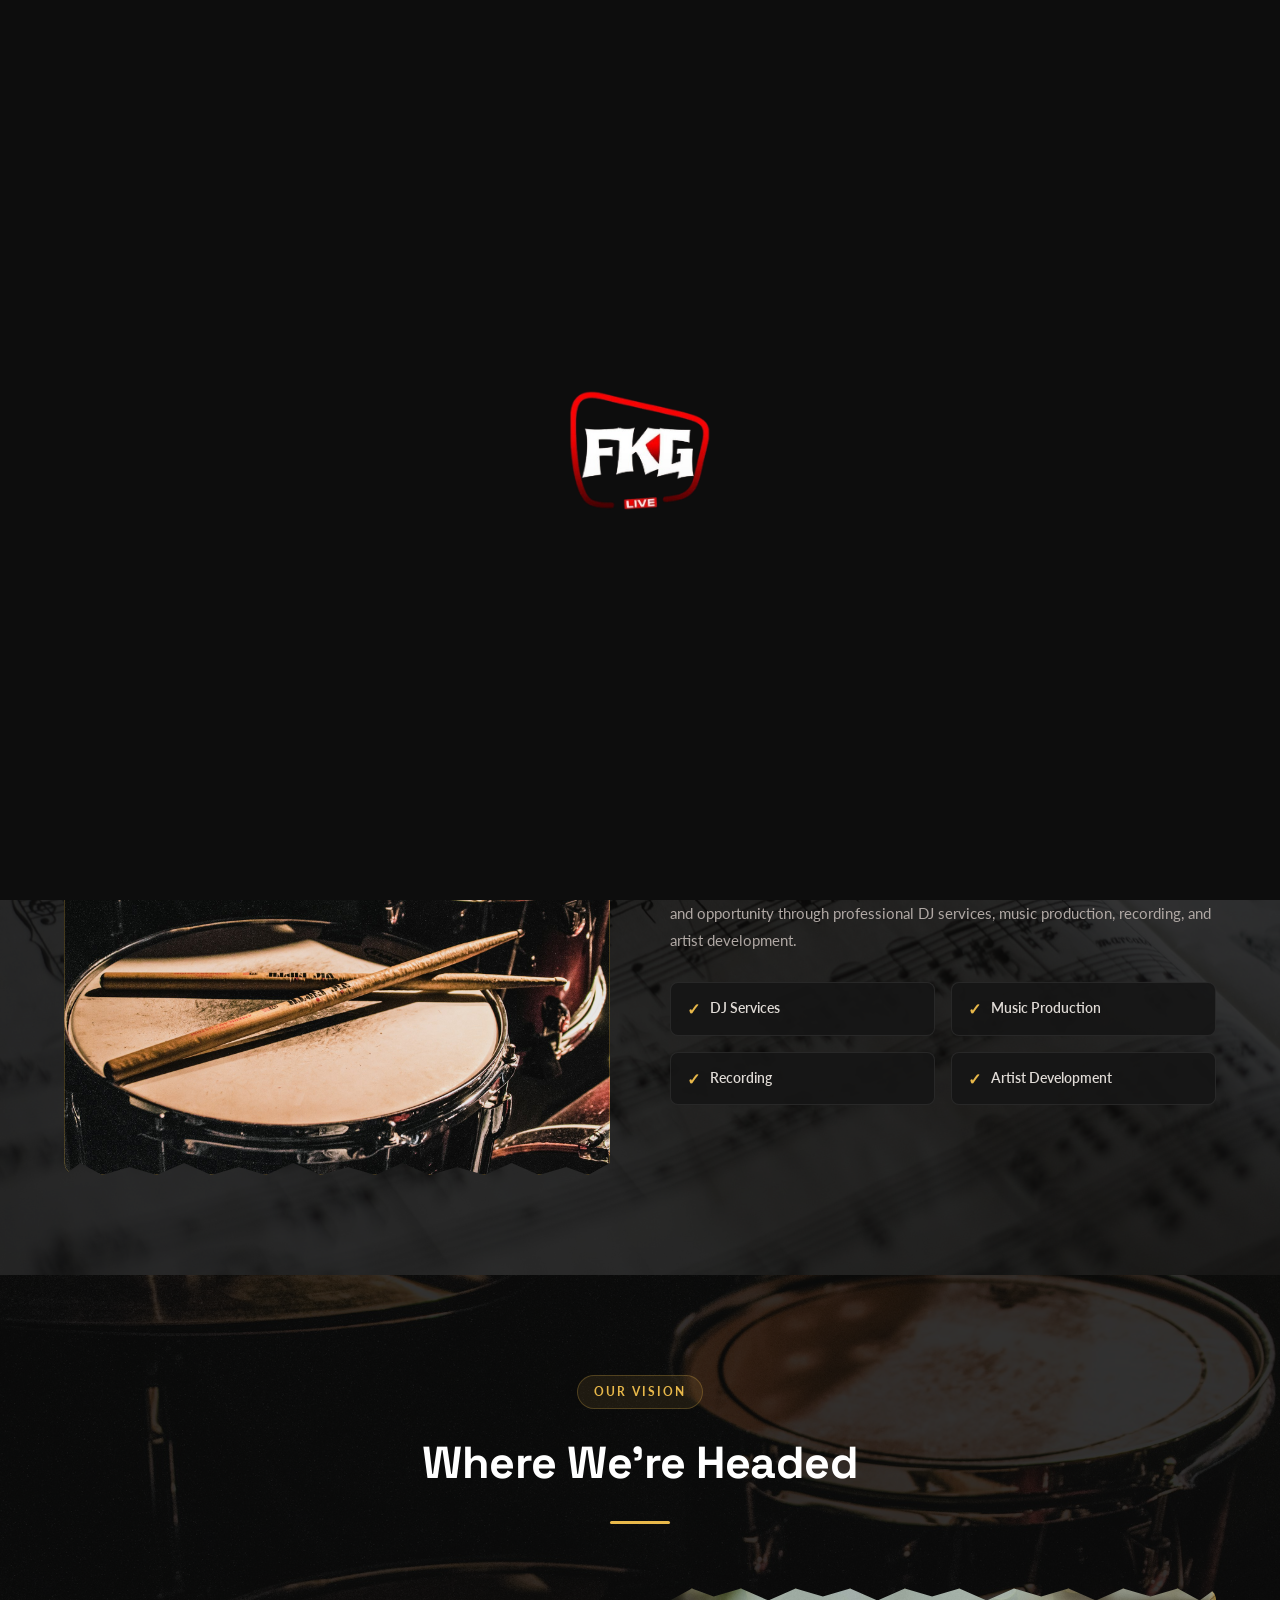
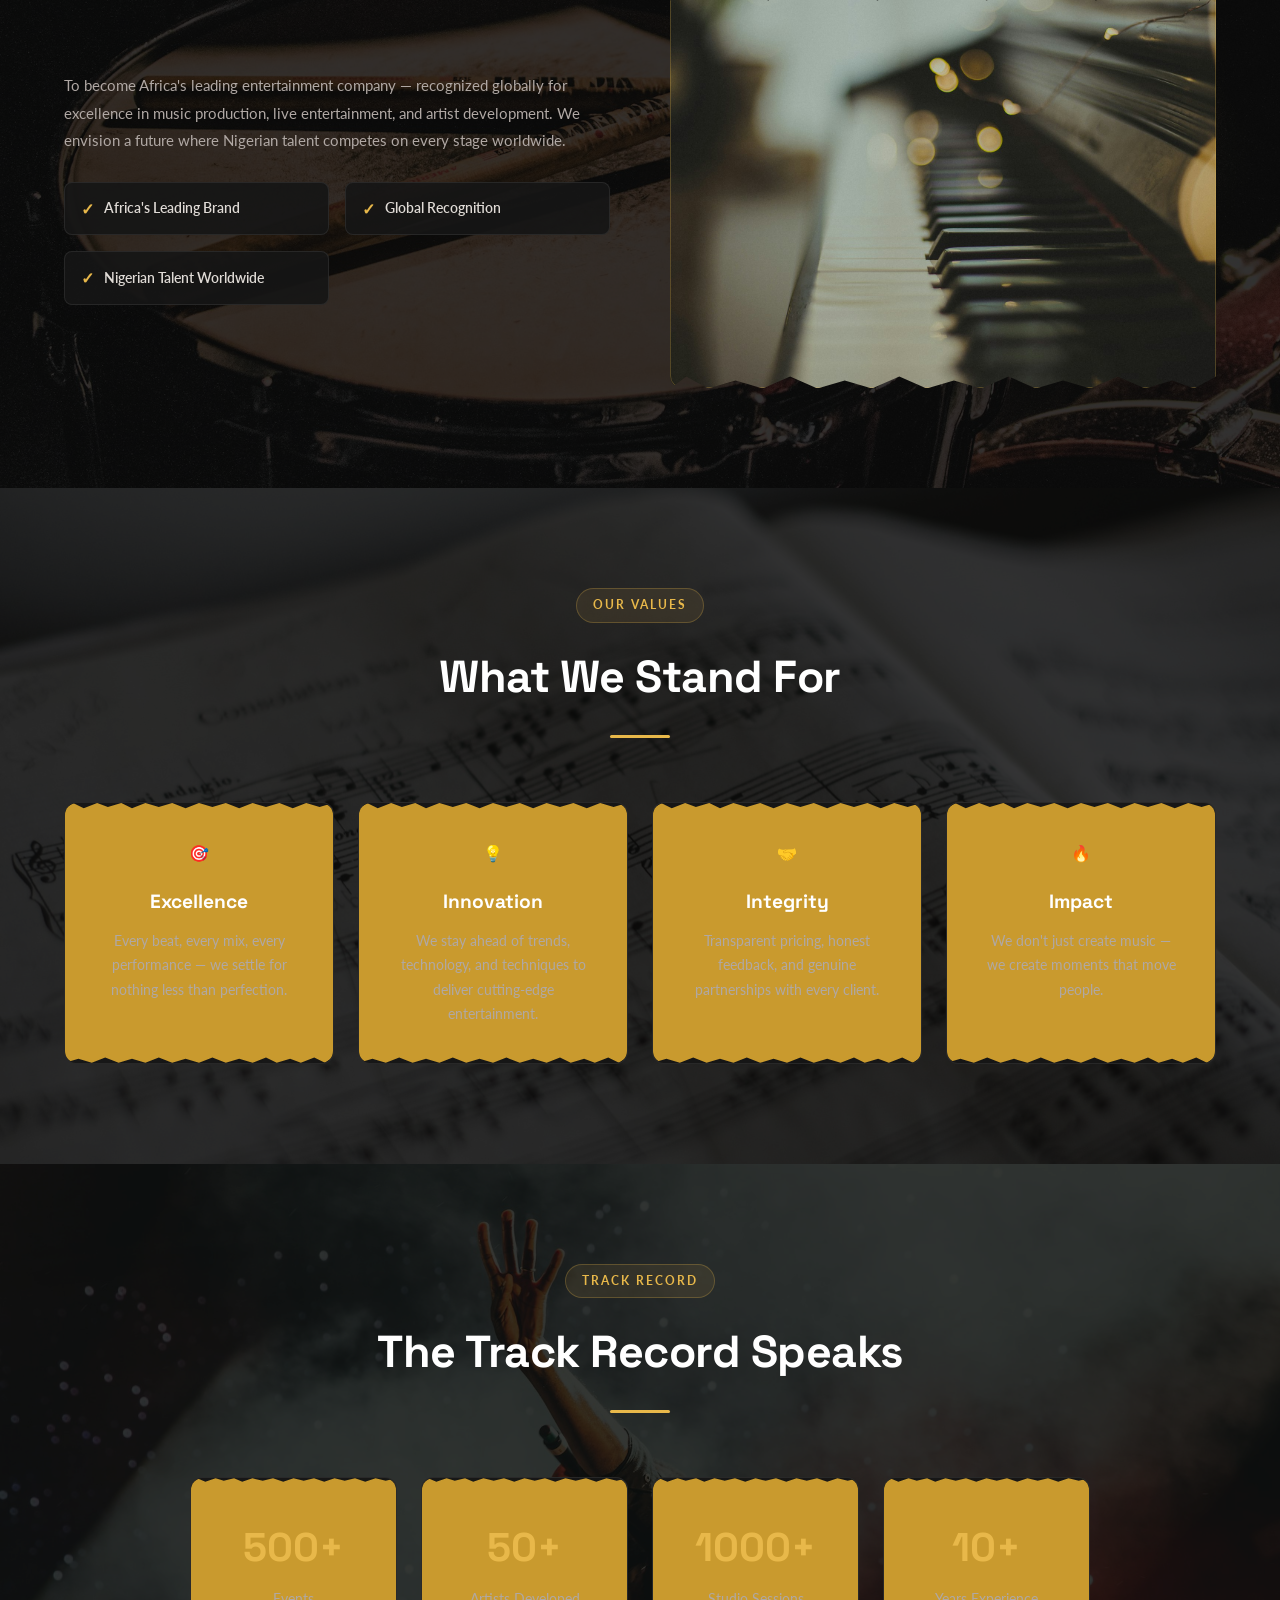
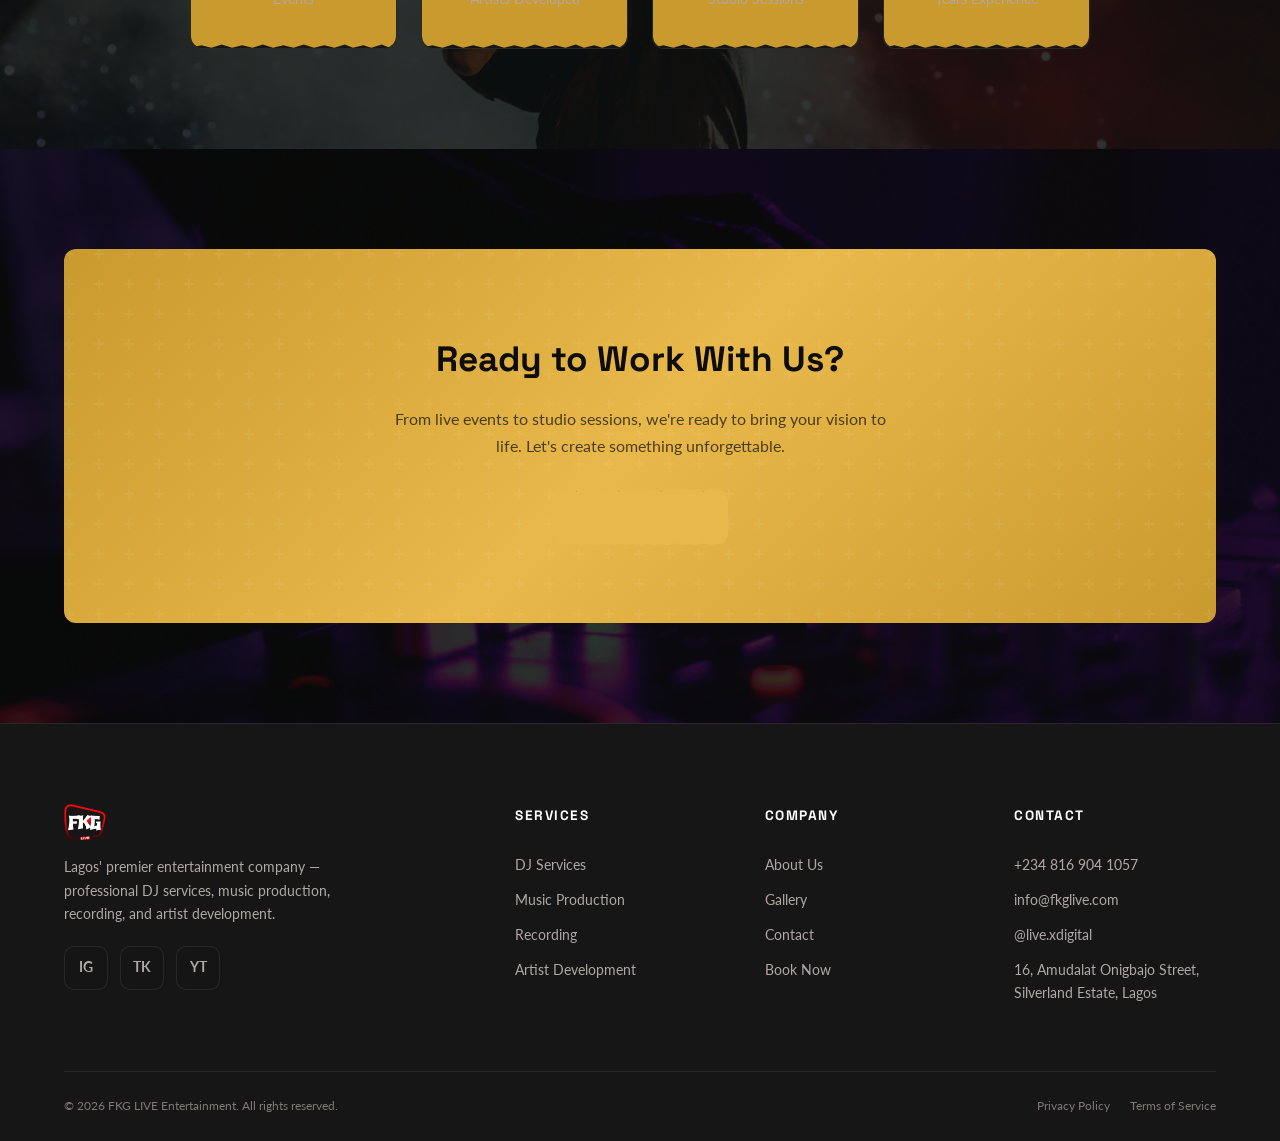
==== commit 4658ca2a: "Use LOGO.png for branding, replace hero text with logo, brighten palette, update social links" ====
--- a/about.html
+++ b/about.html
@@ -15,7 +15,7 @@
   <meta name="twitter:title" content="About FKG LIVE Entertainment — Our Story">
   <meta name="twitter:description" content="The story behind Lagos' premier entertainment company. DJ services, music production, recording, and artist development.">
   <link rel="canonical" href="https://fkglive.com/about.html">
-  <link rel="icon" type="image/svg+xml" href="images/logo.svg">
+  <link rel="icon" type="image/png" href="images/LOGO.png">
   <link rel="preconnect" href="https://fonts.googleapis.com">
   <link rel="preconnect" href="https://fonts.gstatic.com" crossorigin>
   <link rel="stylesheet" href="css/style.css">
@@ -37,9 +37,9 @@
         "addressCountry": "NG"
       },
       "sameAs": [
-        "https://instagram.com/fkg_live",
+        "https://www.instagram.com/live.xdigital",
         "https://tiktok.com/@fkg_live",
-        "https://youtube.com/@fkglive"
+        "https://www.youtube.com/@FKG_LIVEDIGITALSTUDIOS"
       ]
     }
   }
@@ -49,14 +49,14 @@
 
 <!-- Splashscreen -->
 <div class="splashscreen" id="splashscreen">
-  <img src="images/logo.svg" alt="FKG LIVE Entertainment">
+  <img src="images/LOGO.png" alt="FKG LIVE Entertainment">
 </div>
 
 <!-- NAVIGATION -->
 <nav class="navbar" id="navbar">
   <div class="nav-main">
     <a href="index.html" class="nav-logo">
-      <img src="images/logo-nav.svg" alt="FKG LIVE Entertainment">
+      <img src="images/LOGO.png" alt="FKG LIVE Entertainment">
     </a>
     <button class="mobile-toggle" onclick="document.querySelector('.nav-links').classList.toggle('open')">☰</button>
     <div class="nav-links">
@@ -206,12 +206,12 @@
   <div class="container">
     <div class="footer-grid">
       <div class="footer-brand">
-        <img src="images/logo-nav.svg" alt="FKG LIVE Entertainment" loading="lazy">
+        <img src="images/LOGO.png" alt="FKG LIVE Entertainment" loading="lazy">
         <p>Lagos' premier entertainment company — professional DJ services, music production, recording, and artist development.</p>
         <div class="social-links" style="margin-top: 20px;">
-          <a href="https://instagram.com/fkg_live" class="social-link" target="_blank" rel="noopener">IG</a>
+          <a href="https://www.instagram.com/live.xdigital" class="social-link" target="_blank" rel="noopener">IG</a>
           <a href="https://tiktok.com/@fkg_live" class="social-link" target="_blank" rel="noopener">TK</a>
-          <a href="https://youtube.com/@fkglive" class="social-link" target="_blank" rel="noopener">YT</a>
+          <a href="https://www.youtube.com/@FKG_LIVEDIGITALSTUDIOS" class="social-link" target="_blank" rel="noopener">YT</a>
         </div>
       </div>
       <div class="footer-col">
@@ -232,7 +232,7 @@
         <h4>Contact</h4>
         <a href="tel:+2348169041057">+234 816 904 1057</a>
         <a href="mailto:info@fkglive.com">info@fkglive.com</a>
-        <a href="https://instagram.com/fkg_live">@fkg_live</a>
+        <a href="https://www.instagram.com/live.xdigital">@live.xdigital</a>
         <a href="#">16, Amudalat Onigbajo Street, Silverland Estate, Lagos</a>
       </div>
     </div>
--- a/css/style.css
+++ b/css/style.css
@@ -4,23 +4,23 @@
 @import url('https://fonts.googleapis.com/css2?family=Lato:wght@300;400;700;900&family=Space+Grotesk:wght@400;500;600;700&display=swap');
 
 :root {
-  --bg-primary: #0a0a0a;
-  --bg-secondary: #111111;
-  --bg-card: rgba(20, 20, 20, 0.9);
-  --bg-card-hover: rgba(30, 30, 30, 0.95);
-  --gold: #d4a853;
-  --gold-light: #f0d78c;
-  --gold-dark: #b08a3a;
-  --red: #e0293a;
+  --bg-primary: #0d0d0d;
+  --bg-secondary: #161616;
+  --bg-card: rgba(22, 22, 22, 0.92);
+  --bg-card-hover: rgba(34, 34, 34, 0.96);
+  --gold: #e8b84a;
+  --gold-light: #f5d97a;
+  --gold-dark: #c99a2e;
+  --red: #e83a4a;
   --white: #ffffff;
-  --off-white: #f5f0eb;
-  --light: #d8d3ce;
-  --medium: #a09894;
-  --dark: #706864;
-  --border: rgba(212, 168, 83, 0.2);
-  --border-light: rgba(255, 255, 255, 0.06);
-  --shadow: 0 4px 30px rgba(0, 0, 0, 0.4);
-  --shadow-gold: 0 4px 30px rgba(212, 168, 83, 0.15);
+  --off-white: #faf6f1;
+  --light: #e0dbd6;
+  --medium: #b0a8a4;
+  --dark: #807874;
+  --border: rgba(232, 184, 74, 0.25);
+  --border-light: rgba(255, 255, 255, 0.08);
+  --shadow: 0 4px 30px rgba(0, 0, 0, 0.45);
+  --shadow-gold: 0 4px 30px rgba(232, 184, 74, 0.2);
   --radius: 12px;
   --radius-sm: 8px;
   --transition: all 0.3s cubic-bezier(0.4, 0, 0.2, 1);
@@ -98,7 +98,7 @@
   padding: 16px 24px; max-width: 1200px; margin: 0 auto;
 }
 .nav-logo { display: flex; align-items: center; }
-.nav-logo img { height: 120px; width: auto; filter: brightness(1.1); transition: var(--transition); mix-blend-mode: screen; }
+.nav-logo img { height: 100px; width: auto; transition: var(--transition); }
 .nav-links { display: flex; gap: 8px; flex-wrap: wrap; justify-content: center; align-items: center; }
 .nav-links a {
   padding: 8px 20px; border-radius: 50px; font-size: 0.85rem; font-weight: 600;
@@ -132,6 +132,7 @@
   background: linear-gradient(180deg, rgba(10,10,10,0.7) 0%, rgba(10,10,10,0.4) 40%, rgba(10,10,10,0.85) 100%);
 }
 .hero-content { position: relative; z-index: 2; text-align: center; max-width: 800px; padding: 0 24px; }
+.hero-logo { max-width: 500px; width: 100%; height: auto; margin: 0 auto 24px; filter: drop-shadow(0 4px 20px rgba(232, 184, 74, 0.3)); }
 .hero-badge {
   display: inline-flex; align-items: center; gap: 8px; padding: 8px 20px;
   background: rgba(212, 168, 83, 0.15); border: 1px solid var(--border);
@@ -758,7 +759,7 @@
   section { padding: 72px 0; }
   .container { padding: 0 16px; }
   .nav-main { flex-wrap: wrap; justify-content: space-between; padding: 8px 16px; }
-  .nav-logo img { height: 80px; }
+  .nav-logo img { height: 70px; }
   .nav-links { display: none; }
   .nav-links.open {
     display: flex; flex-direction: column; width: 100%; padding: 16px 0; gap: 4px;
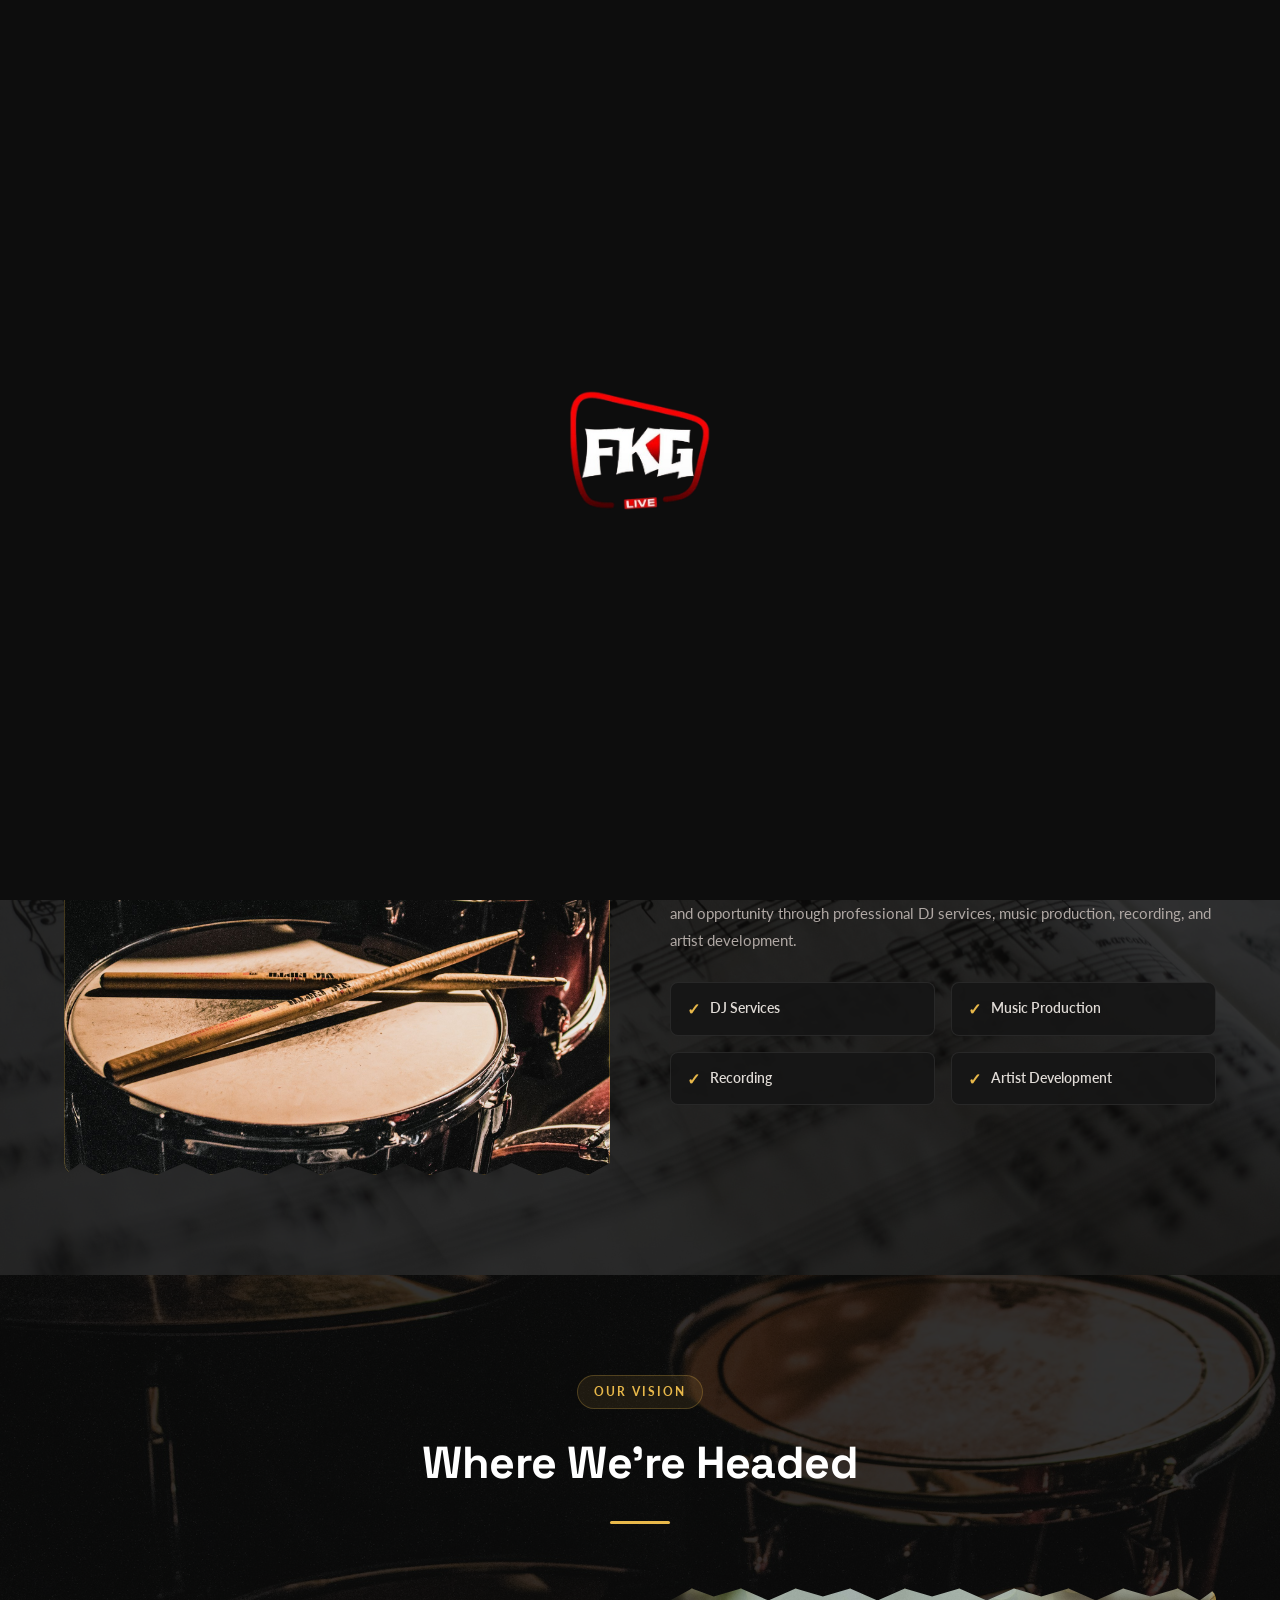
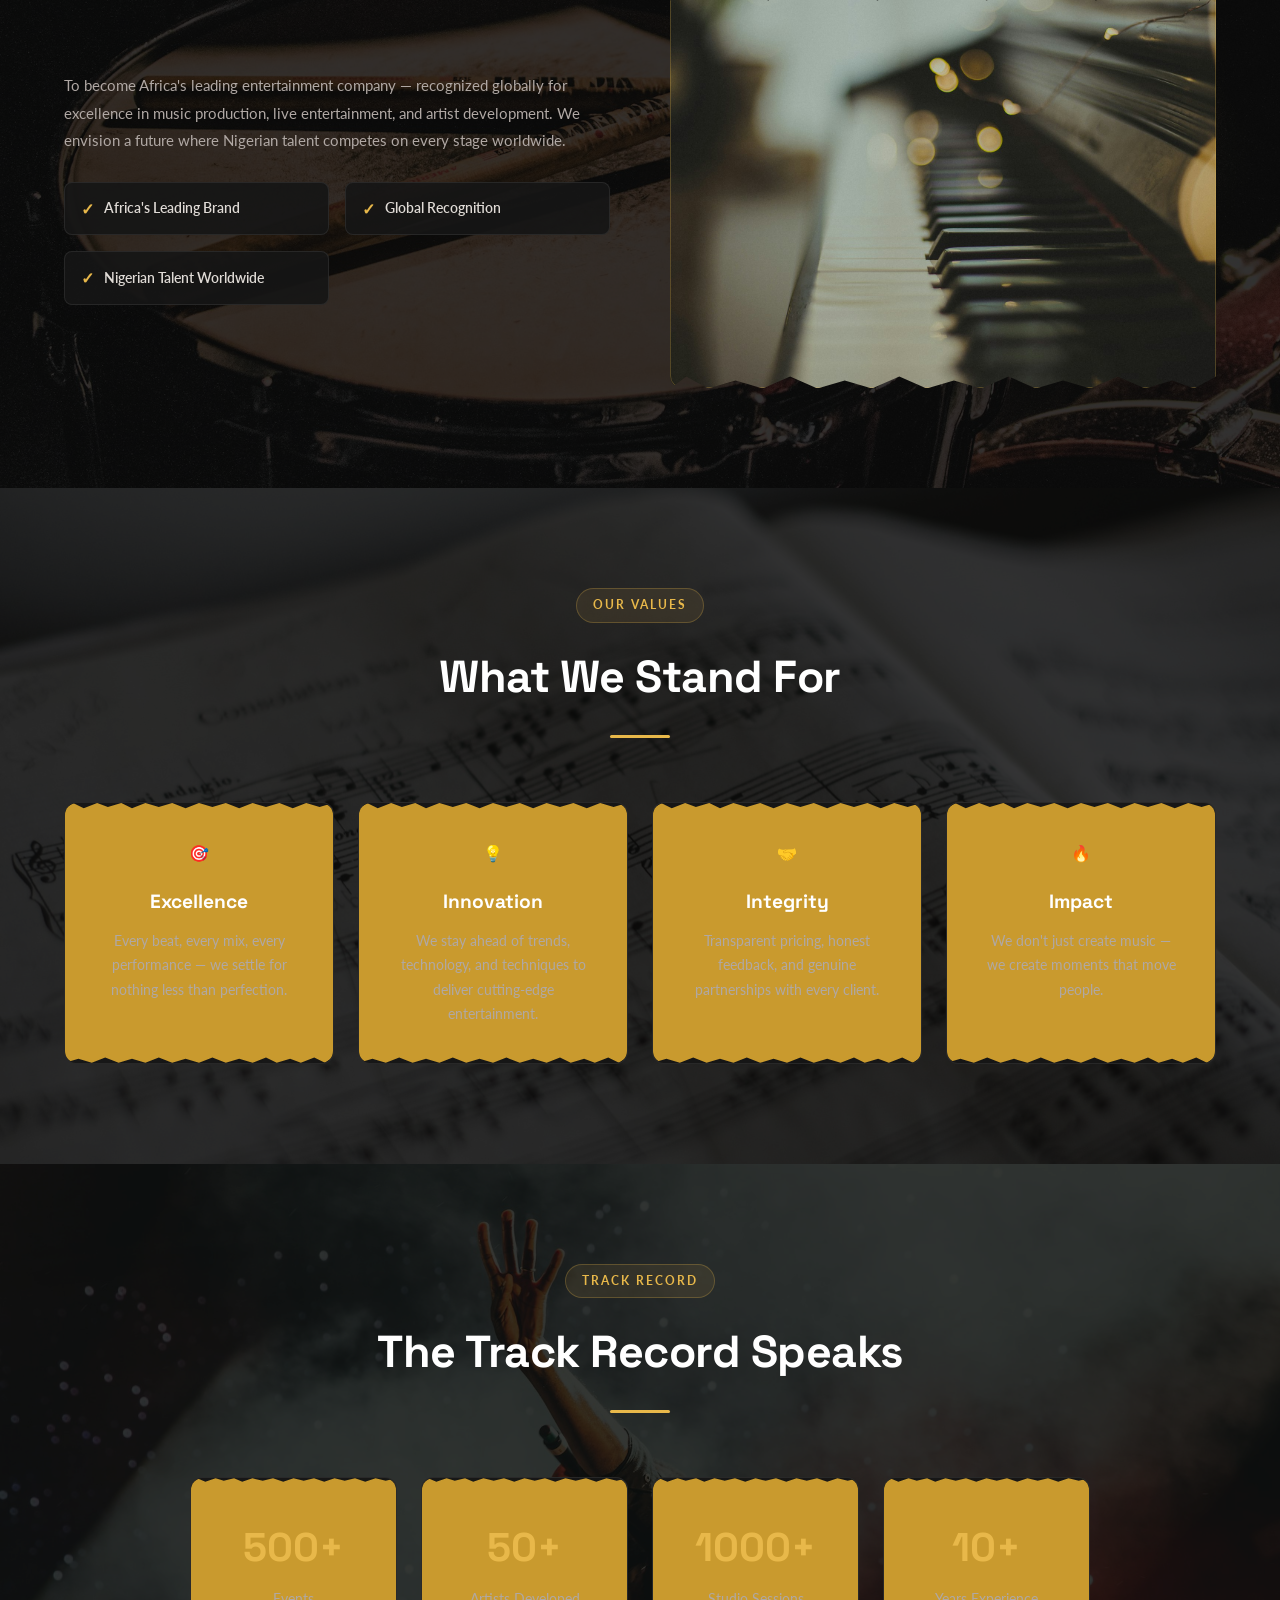
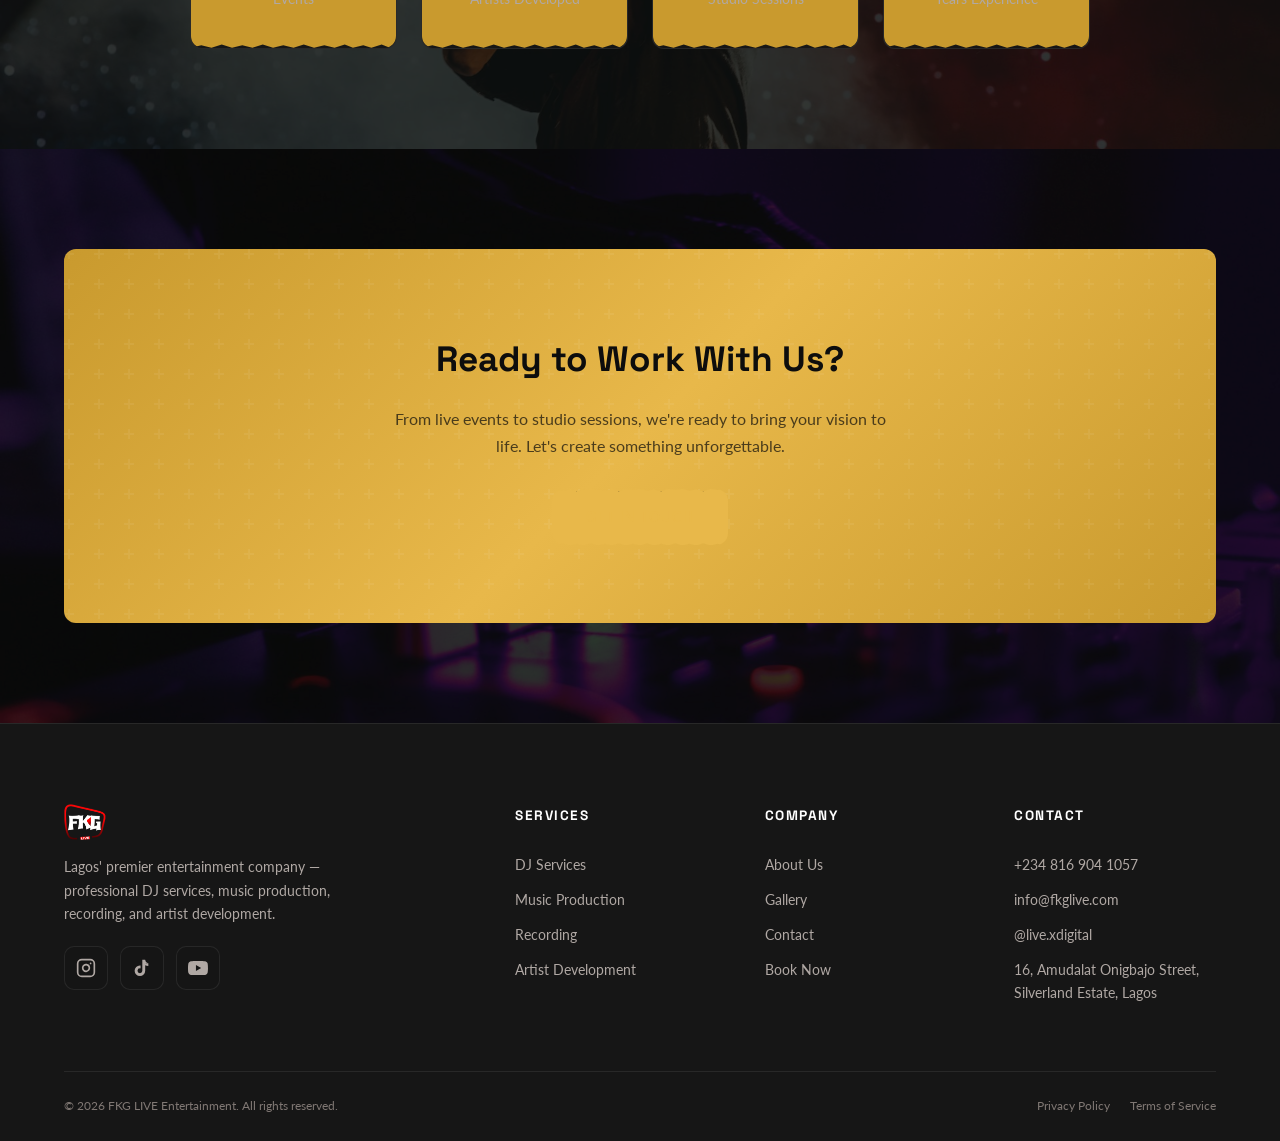
==== commit 1348cbd1: "Replace social link text with SVG icons (Instagram, TikTok, YouTube)" ====
--- a/about.html
+++ b/about.html
@@ -209,9 +209,9 @@
         <img src="images/LOGO.png" alt="FKG LIVE Entertainment" loading="lazy">
         <p>Lagos' premier entertainment company — professional DJ services, music production, recording, and artist development.</p>
         <div class="social-links" style="margin-top: 20px;">
-          <a href="https://www.instagram.com/live.xdigital" class="social-link" target="_blank" rel="noopener">IG</a>
-          <a href="https://tiktok.com/@fkg_live" class="social-link" target="_blank" rel="noopener">TK</a>
-          <a href="https://www.youtube.com/@FKG_LIVEDIGITALSTUDIOS" class="social-link" target="_blank" rel="noopener">YT</a>
+          <a href="https://www.instagram.com/live.xdigital" class="social-link" target="_blank" rel="noopener" aria-label="Instagram"><svg width="20" height="20" viewBox="0 0 24 24" fill="none" stroke="currentColor" stroke-width="2" stroke-linecap="round" stroke-linejoin="round"><rect x="2" y="2" width="20" height="20" rx="5" ry="5"/><path d="M16 11.37A4 4 0 1 1 12.63 8 4 4 0 0 1 16 11.37z"/><line x1="17.5" y1="6.5" x2="17.51" y2="6.5"/></svg></a>
+          <a href="https://tiktok.com/@fkg_live" class="social-link" target="_blank" rel="noopener" aria-label="TikTok"><svg width="20" height="20" viewBox="0 0 24 24" fill="currentColor"><path d="M19.59 6.69a4.83 4.83 0 0 1-3.77-4.25V2h-3.45v13.67a2.89 2.89 0 0 1-2.88 2.5 2.89 2.89 0 0 1-2.89-2.89 2.89 2.89 0 0 1 2.89-2.89c.28 0 .54.04.79.1v-3.5a6.37 6.37 0 0 0-.79-.05A6.34 6.34 0 0 0 3.15 15.2a6.34 6.34 0 0 0 6.34 6.34 6.34 6.34 0 0 0 6.34-6.34V8.73a8.19 8.19 0 0 0 3.76.92V6.2a4.83 4.83 0 0 1-3.76.49z"/></svg></a>
+          <a href="https://www.youtube.com/@FKG_LIVEDIGITALSTUDIOS" class="social-link" target="_blank" rel="noopener" aria-label="YouTube"><svg width="20" height="20" viewBox="0 0 24 24" fill="currentColor"><path d="M23.498 6.186a3.016 3.016 0 0 0-2.122-2.136C19.505 3.545 12 3.545 12 3.545s-7.505 0-9.377.505A3.017 3.017 0 0 0 .502 6.186C0 8.07 0 12 0 12s0 3.93.502 5.814a3.016 3.016 0 0 0 2.122 2.136c1.871.505 9.376.505 9.376.505s7.505 0 9.377-.505a3.015 3.015 0 0 0 2.122-2.136C24 15.93 24 12 24 12s0-3.93-.502-5.814zM9.545 15.568V8.432L15.818 12l-6.273 3.568z"/></svg></a>
         </div>
       </div>
       <div class="footer-col">
--- a/css/style.css
+++ b/css/style.css
@@ -516,9 +516,9 @@
 .social-link {
   width: 44px; height: 44px; border-radius: 10px; background: var(--bg-card);
   border: 1px solid var(--border-light); display: flex; align-items: center;
-  justify-content: center; font-size: 0.85rem; font-weight: 700; color: var(--medium);
-  transition: var(--transition);
-}
+  justify-content: center; color: var(--medium); transition: var(--transition);
+}
+.social-link svg { width: 20px; height: 20px; }
 .social-link:hover { background: var(--gold); border-color: var(--gold); color: var(--bg-primary); }
 
 /* ================================
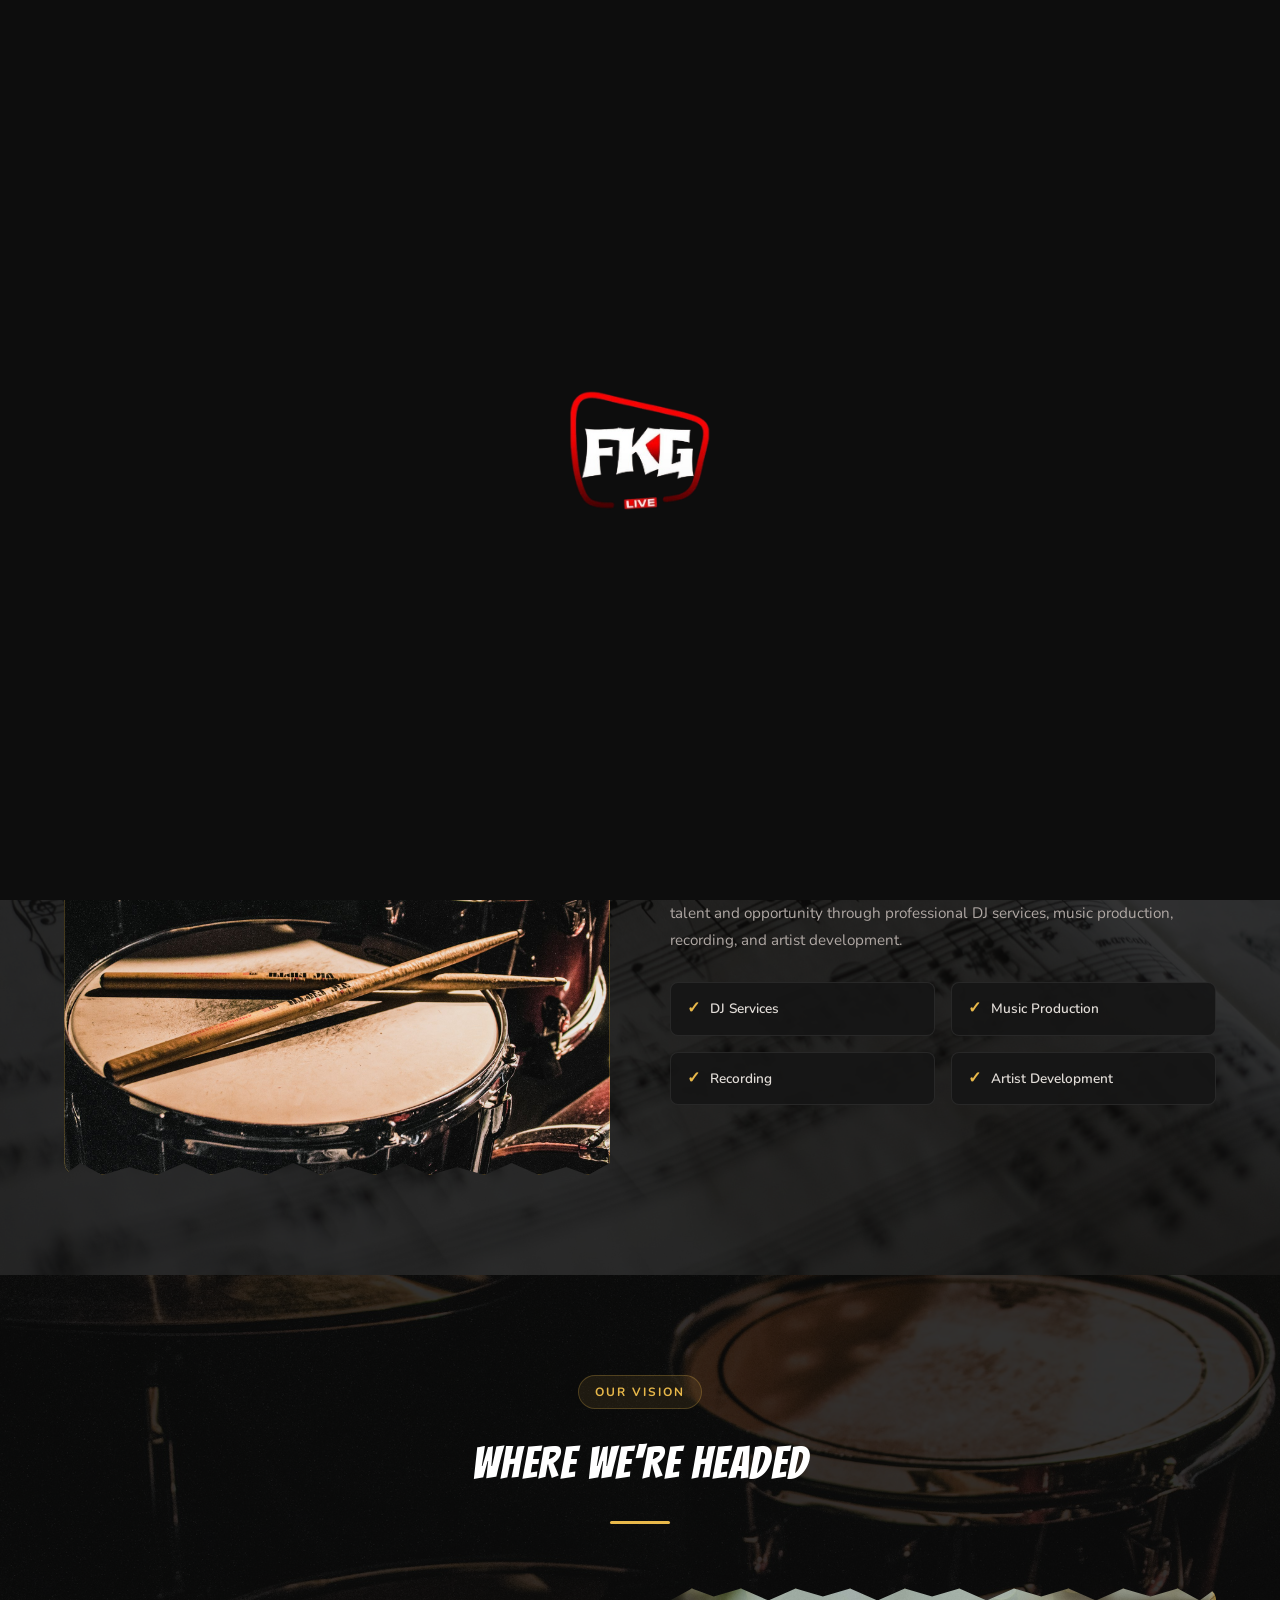
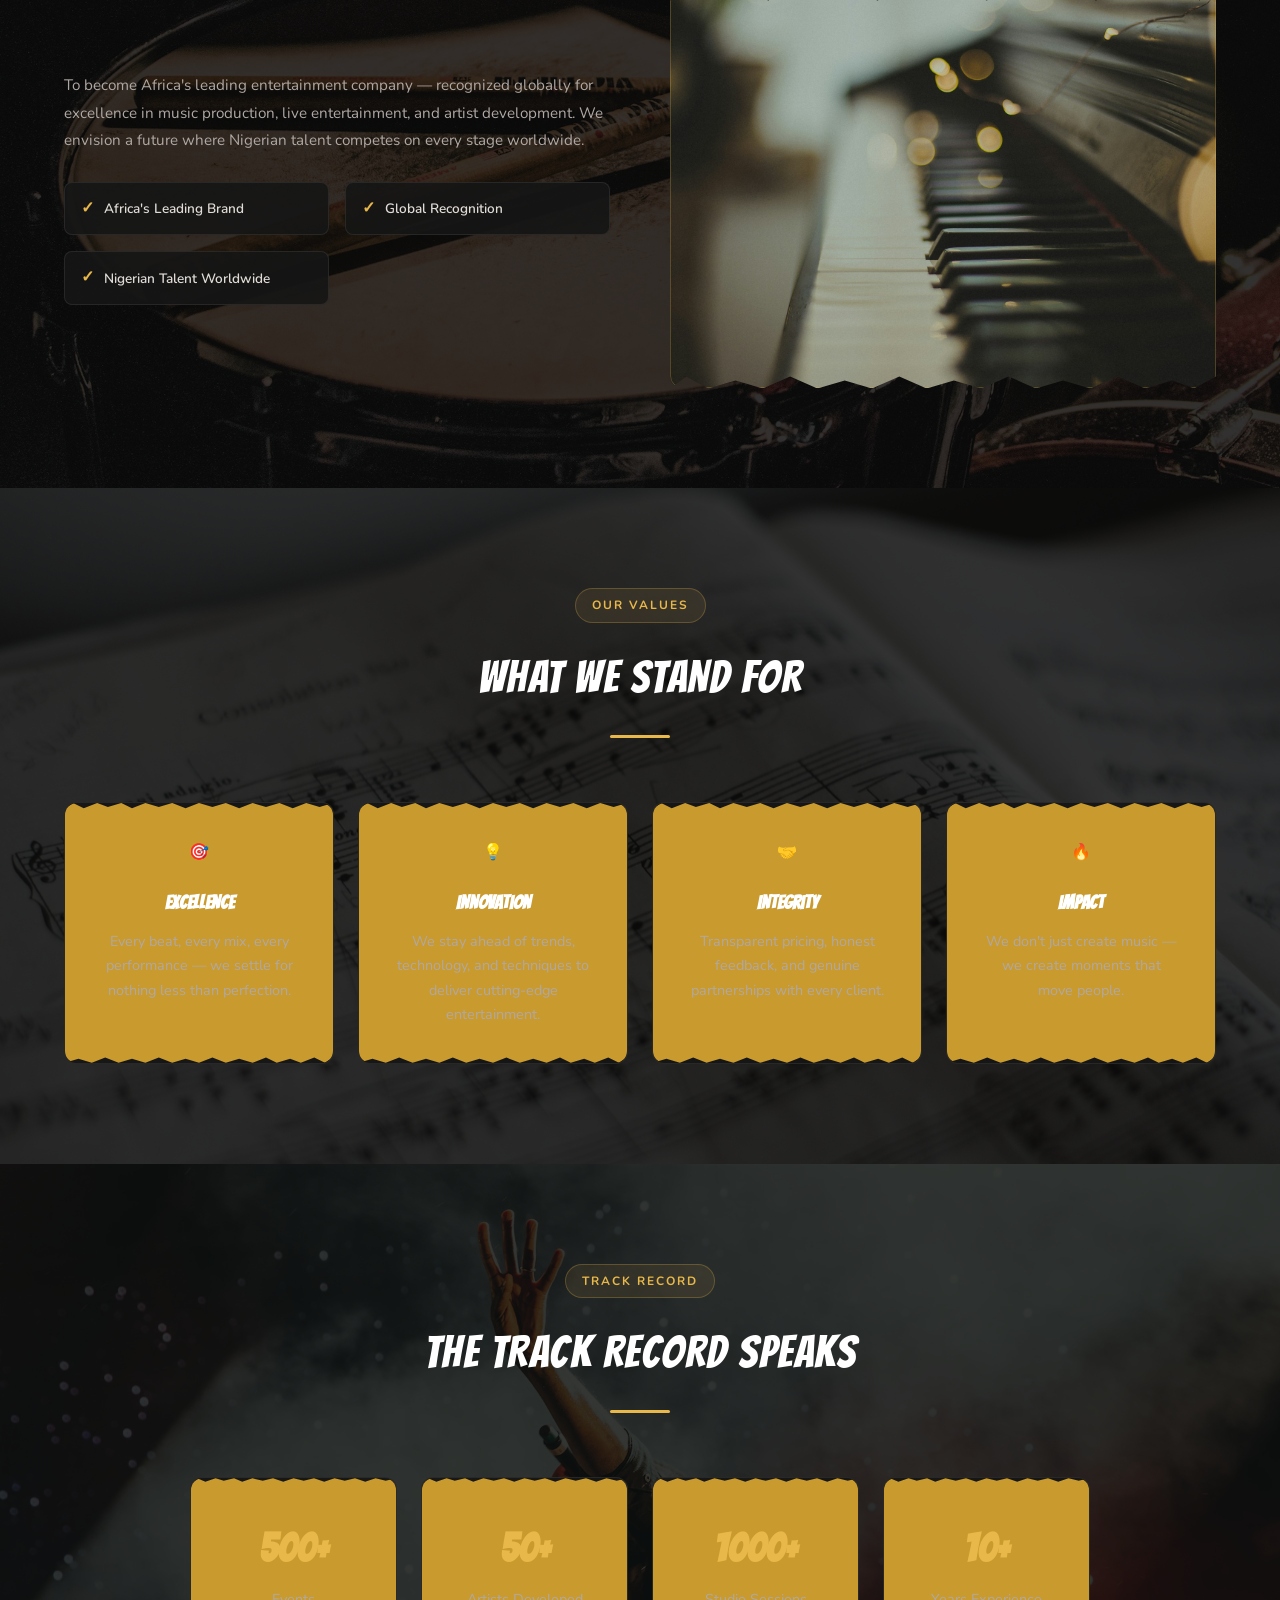
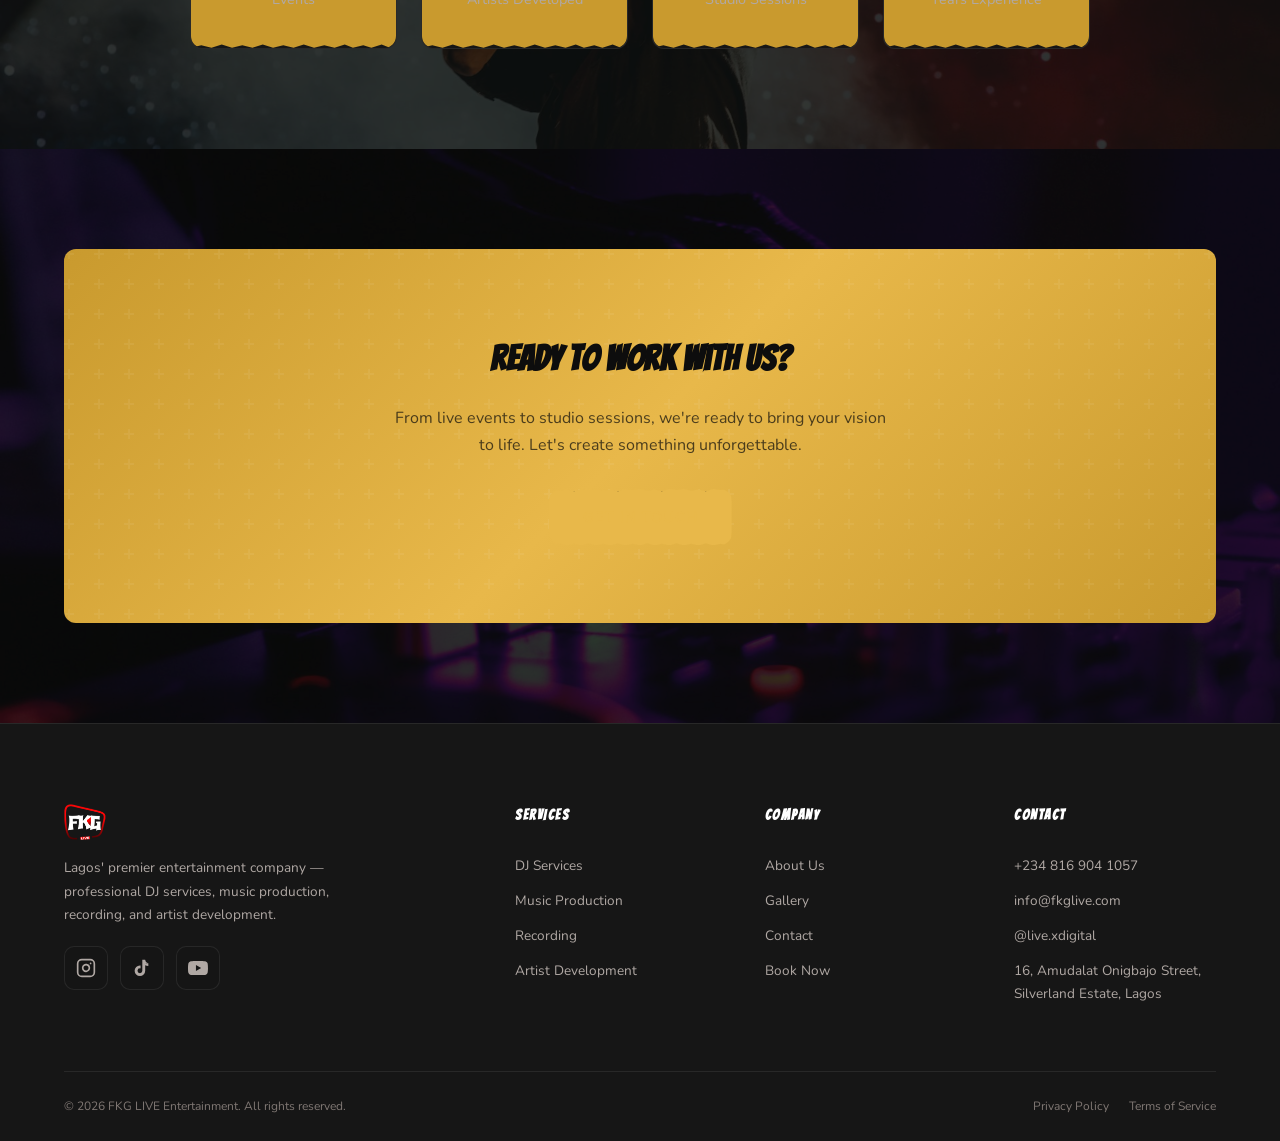
==== commit 89d0525a: "Remove hero logo, cartoon fonts (Bangers + Nunito), smooth mobile menu with animated hamburger" ====
--- a/about.html
+++ b/about.html
@@ -58,7 +58,7 @@
     <a href="index.html" class="nav-logo">
       <img src="images/LOGO.png" alt="FKG LIVE Entertainment">
     </a>
-    <button class="mobile-toggle" onclick="document.querySelector('.nav-links').classList.toggle('open')">☰</button>
+    <button class="mobile-toggle" onclick="this.classList.toggle('active'); document.querySelector('.nav-links').classList.toggle('open')"><span></span><span></span><span></span></button>
     <div class="nav-links">
       <a href="index.html">Home</a>
       <a href="services.html">Services</a>
--- a/css/style.css
+++ b/css/style.css
@@ -1,7 +1,7 @@
 /* ================================
    FKG LIVE — Premium Entertainment
    ================================ */
-@import url('https://fonts.googleapis.com/css2?family=Lato:wght@300;400;700;900&family=Space+Grotesk:wght@400;500;600;700&display=swap');
+@import url('https://fonts.googleapis.com/css2?family=Bangers&family=Nunito:wght@400;600;700;800&display=swap');
 
 :root {
   --bg-primary: #0d0d0d;
@@ -31,7 +31,7 @@
 html { scroll-behavior: smooth; font-size: 16px; }
 
 body {
-  font-family: 'Lato', -apple-system, BlinkMacSystemFont, sans-serif;
+  font-family: 'Nunito', -apple-system, BlinkMacSystemFont, sans-serif;
   background: var(--bg-primary);
   color: var(--light);
   line-height: 1.7;
@@ -58,7 +58,7 @@
 .splashscreen.hide { opacity: 0; visibility: hidden; pointer-events: none; }
 .splashscreen img { height: 120px; width: auto; animation: splashPulse 1.5s ease-in-out infinite; }
 .splashscreen .splash-text {
-  font-family: 'Space Grotesk', sans-serif; font-size: 0.8rem; font-weight: 600;
+  font-family: 'Bangers', cursive; font-size: 0.8rem; font-weight: 600;
   color: var(--gold); text-transform: uppercase; letter-spacing: 4px;
   animation: splashFade 1.5s ease-in-out infinite;
 }
@@ -116,7 +116,23 @@
   background: var(--gold-dark) !important; transform: translateY(-1px);
   box-shadow: var(--shadow-gold);
 }
-.mobile-toggle { display: none; background: none; border: none; color: var(--white); font-size: 1.5rem; cursor: pointer; }
+.mobile-toggle {
+  display: none; background: none; border: 2px solid var(--gold); color: var(--gold);
+  font-size: 1.4rem; cursor: pointer; width: 44px; height: 44px; border-radius: 8px;
+  align-items: center; justify-content: center; transition: var(--transition);
+  flex-shrink: 0; position: relative; padding: 0;
+}
+.mobile-toggle span {
+  display: block; width: 20px; height: 2px; background: var(--gold); border-radius: 2px;
+  position: absolute; transition: all 0.3s cubic-bezier(0.4, 0, 0.2, 1);
+}
+.mobile-toggle span:nth-child(1) { transform: translateY(-6px); }
+.mobile-toggle span:nth-child(2) { transform: translateY(0); }
+.mobile-toggle span:nth-child(3) { transform: translateY(6px); }
+.mobile-toggle.active span:nth-child(1) { transform: rotate(45deg); }
+.mobile-toggle.active span:nth-child(2) { opacity: 0; transform: scaleX(0); }
+.mobile-toggle.active span:nth-child(3) { transform: rotate(-45deg); }
+.mobile-toggle:active { transform: scale(0.92); }
 
 /* ================================
    HERO SECTION
@@ -132,7 +148,6 @@
   background: linear-gradient(180deg, rgba(10,10,10,0.7) 0%, rgba(10,10,10,0.4) 40%, rgba(10,10,10,0.85) 100%);
 }
 .hero-content { position: relative; z-index: 2; text-align: center; max-width: 800px; padding: 0 24px; }
-.hero-logo { max-width: 500px; width: 100%; height: auto; margin: 0 auto 24px; filter: drop-shadow(0 4px 20px rgba(232, 184, 74, 0.3)); }
 .hero-badge {
   display: inline-flex; align-items: center; gap: 8px; padding: 8px 20px;
   background: rgba(212, 168, 83, 0.15); border: 1px solid var(--border);
@@ -144,15 +159,15 @@
   border-radius: 50%; animation: pulse 2s infinite;
 }
 .hero h1 {
-  font-family: 'Space Grotesk', sans-serif; font-size: clamp(2.5rem, 6vw, 4.5rem);
-  font-weight: 800; color: var(--white); line-height: 1.1; margin-bottom: 16px;
-  letter-spacing: -1px;
+  font-family: 'Bangers', cursive; font-size: clamp(2.5rem, 6vw, 4.5rem);
+  font-weight: 400; color: var(--white); line-height: 1.1; margin-bottom: 16px;
+  letter-spacing: 2px; text-transform: uppercase;
 }
 .hero h1 span { color: var(--gold); }
 .hero-sub { font-size: 1.15rem; color: var(--medium); max-width: 600px; margin: 0 auto 36px; line-height: 1.8; }
 .hero-buttons { display: flex; gap: 16px; justify-content: center; flex-wrap: wrap; }
 .hero-stats { display: flex; justify-content: center; gap: 48px; margin-top: 60px; padding-top: 40px; border-top: 1px solid var(--border-light); }
-.hero-stat h3 { font-family: 'Space Grotesk', sans-serif; font-size: 2rem; font-weight: 700; color: var(--white); }
+.hero-stat h3 { font-family: 'Bangers', cursive; font-size: 2rem; font-weight: 700; color: var(--white); }
 .hero-stat p { font-size: 0.8rem; color: var(--medium); text-transform: uppercase; letter-spacing: 1px; margin-top: 4px; }
 
 /* ================================
@@ -173,8 +188,9 @@
   background: radial-gradient(circle, rgba(212,168,83,0.15) 0%, transparent 70%); opacity: 0.15; z-index: 0;
 }
 .page-hero h1 {
-  font-family: 'Space Grotesk', sans-serif; font-size: clamp(2rem, 5vw, 3.5rem);
-  font-weight: 800; color: var(--white); margin-bottom: 16px; position: relative;
+  font-family: 'Bangers', cursive; font-size: clamp(2rem, 5vw, 3.5rem);
+  font-weight: 400; color: var(--white); margin-bottom: 16px; position: relative;
+  letter-spacing: 2px; text-transform: uppercase;
 }
 .page-hero p { font-size: 1.1rem; color: var(--medium); max-width: 600px; margin: 0 auto; position: relative; }
 
@@ -189,8 +205,9 @@
   font-weight: 700; color: var(--gold); text-transform: uppercase; letter-spacing: 2px; margin-bottom: 16px;
 }
 .section-header h2 {
-  font-family: 'Space Grotesk', sans-serif; font-size: clamp(1.8rem, 4vw, 2.8rem);
-  font-weight: 800; color: var(--white); margin-bottom: 16px; letter-spacing: -0.5px;
+  font-family: 'Bangers', cursive; font-size: clamp(1.8rem, 4vw, 2.8rem);
+  font-weight: 400; color: var(--white); margin-bottom: 16px; letter-spacing: 1.5px;
+  text-transform: uppercase;
 }
 .section-header p { font-size: 1.05rem; color: var(--medium); max-width: 600px; margin: 0 auto; }
 .section-divider { width: 60px; height: 3px; background: var(--gold); margin: 20px auto 0; border-radius: 2px; }
@@ -273,7 +290,7 @@
   padding: 36px; transition: var(--transition); overflow: visible;
 }
 .card:hover { border-color: var(--gold); transform: translateY(-4px); box-shadow: var(--shadow-gold); }
-.card h3 { font-family: 'Space Grotesk', sans-serif; font-size: 1.2rem; font-weight: 700; color: var(--white); margin-bottom: 10px; }
+.card h3 { font-family: 'Bangers', cursive; font-size: 1.2rem; font-weight: 700; color: var(--white); margin-bottom: 10px; }
 .card p { font-size: 0.9rem; color: var(--medium); line-height: 1.7; }
 .card-link { display: inline-flex; align-items: center; gap: 6px; margin-top: 16px; font-size: 0.85rem; font-weight: 600; color: var(--gold); }
 .card-link:hover { gap: 10px; }
@@ -300,7 +317,7 @@
   background: var(--gold); color: var(--bg-primary);
 }
 .service-card h3 {
-  font-family: 'Space Grotesk', sans-serif; font-size: 1.1rem; font-weight: 700;
+  font-family: 'Bangers', cursive; font-size: 1.1rem; font-weight: 700;
   color: var(--white); margin-bottom: 10px;
 }
 .service-card p { font-size: 0.85rem; color: var(--medium); line-height: 1.7; }
@@ -324,7 +341,7 @@
 }
 .course-card-body { padding: 28px; }
 .course-card-body h3 {
-  font-family: 'Space Grotesk', sans-serif; font-size: 1.15rem; font-weight: 700;
+  font-family: 'Bangers', cursive; font-size: 1.15rem; font-weight: 700;
   color: var(--white); margin-bottom: 8px;
 }
 .course-card-skills {
@@ -358,11 +375,11 @@
 }
 .stat-card:hover { border-color: var(--gold); transform: translateY(-4px); box-shadow: var(--shadow-gold); }
 .stat-number {
-  font-family: 'Space Grotesk', sans-serif; font-size: 2.8rem; font-weight: 800;
+  font-family: 'Bangers', cursive; font-size: 2.8rem; font-weight: 400;
   color: var(--gold); line-height: 1; margin-bottom: 8px;
 }
 .stat-card h4 {
-  font-family: 'Space Grotesk', sans-serif; font-size: 0.95rem; font-weight: 700;
+  font-family: 'Bangers', cursive; font-size: 0.95rem; font-weight: 700;
   color: var(--white); margin-bottom: 8px;
 }
 .stat-card p { font-size: 0.85rem; color: var(--medium); }
@@ -378,11 +395,11 @@
 }
 .journey-step:last-child::after { display: none; }
 .journey-num {
-  font-family: 'Space Grotesk', sans-serif; font-size: 2.5rem; font-weight: 800;
+  font-family: 'Bangers', cursive; font-size: 2.5rem; font-weight: 400;
   color: var(--gold); opacity: 0.3; margin-bottom: 8px;
 }
 .journey-step h4 {
-  font-family: 'Space Grotesk', sans-serif; font-size: 0.9rem; font-weight: 700;
+  font-family: 'Bangers', cursive; font-size: 0.9rem; font-weight: 700;
   color: var(--white); text-transform: uppercase; letter-spacing: 1px; margin-bottom: 8px;
 }
 .journey-step p { font-size: 0.8rem; color: var(--medium); }
@@ -431,7 +448,7 @@
 }
 .gallery-item:hover .gallery-overlay { opacity: 1; }
 .gallery-overlay h4 {
-  font-family: 'Space Grotesk', sans-serif; font-size: 1rem; font-weight: 700; color: var(--white);
+  font-family: 'Bangers', cursive; font-size: 1rem; font-weight: 700; color: var(--white);
 }
 .gallery-overlay span { font-size: 0.8rem; color: var(--gold); }
 
@@ -448,7 +465,7 @@
   background: url("data:image/svg+xml,%3Csvg width='60' height='60' viewBox='0 0 60 60' xmlns='http://www.w3.org/2000/svg'%3E%3Cg fill='none' fill-rule='evenodd'%3E%3Cg fill='%23ffffff' fill-opacity='0.06'%3E%3Cpath d='M36 34v-4h-2v4h-4v2h4v4h2v-4h4v-2h-4zm0-30V0h-2v4h-4v2h4v4h2V6h4V4h-4zM6 34v-4H4v4H0v2h4v4h2v-4h4v-2H6zM6 4V0H4v4H0v2h4v4h2V6h4V4H6z'/%3E%3C/g%3E%3C/g%3E%3C/svg%3E");
 }
 .cta-banner h2 {
-  font-family: 'Space Grotesk', sans-serif; font-size: clamp(1.5rem, 3vw, 2.2rem);
+  font-family: 'Bangers', cursive; font-size: clamp(1.5rem, 3vw, 2.2rem);
   font-weight: 800; color: var(--bg-primary); margin-bottom: 16px; position: relative;
 }
 .cta-banner p {
@@ -497,7 +514,7 @@
   border-radius: var(--radius); opacity: 1;
 }
 .contact-info-card h4 {
-  font-family: 'Space Grotesk', sans-serif; font-size: 1rem; font-weight: 700;
+  font-family: 'Bangers', cursive; font-size: 1rem; font-weight: 700;
   color: var(--white); margin-bottom: 16px;
 }
 .contact-info-item {
@@ -531,7 +548,7 @@
 .footer-brand img { height: 36px; margin-bottom: 16px; filter: brightness(1.1); }
 .footer-brand p { font-size: 0.85rem; color: var(--medium); line-height: 1.7; max-width: 300px; }
 .footer-col h4 {
-  font-family: 'Space Grotesk', sans-serif; font-size: 0.85rem; font-weight: 700;
+  font-family: 'Bangers', cursive; font-size: 0.85rem; font-weight: 700;
   color: var(--white); text-transform: uppercase; letter-spacing: 1.5px; margin-bottom: 20px;
 }
 .footer-col a { display: block; font-size: 0.85rem; color: var(--medium); padding: 6px 0; }
@@ -572,11 +589,11 @@
 }
 .timeline-content:hover { border-color: var(--gold); box-shadow: var(--shadow-gold); }
 .timeline-year {
-  font-family: 'Space Grotesk', sans-serif; font-size: 0.8rem; font-weight: 700;
+  font-family: 'Bangers', cursive; font-size: 0.8rem; font-weight: 700;
   color: var(--gold); text-transform: uppercase; letter-spacing: 1px; margin-bottom: 8px;
 }
 .timeline-content h4 {
-  font-family: 'Space Grotesk', sans-serif; font-size: 1.05rem; font-weight: 700;
+  font-family: 'Bangers', cursive; font-size: 1.05rem; font-weight: 700;
   color: var(--white); margin-bottom: 8px;
 }
 .timeline-content p { font-size: 0.85rem; color: var(--medium); }
@@ -608,7 +625,7 @@
 .team-card:hover .team-card-img img { transform: scale(1.05); }
 .team-card-body { padding: 24px; text-align: center; }
 .team-card-body h4 {
-  font-family: 'Space Grotesk', sans-serif; font-size: 1.1rem; font-weight: 700;
+  font-family: 'Bangers', cursive; font-size: 1.1rem; font-weight: 700;
   color: var(--white); margin-bottom: 4px;
 }
 .team-card-body span { font-size: 0.8rem; color: var(--gold); font-weight: 600; }
@@ -635,7 +652,7 @@
 }
 .about-grid { display: grid; grid-template-columns: 1fr 1fr; gap: 60px; align-items: center; }
 .about-text h2 {
-  font-family: 'Space Grotesk', sans-serif; font-size: 2rem; font-weight: 800;
+  font-family: 'Bangers', cursive; font-size: 2rem; font-weight: 400;
   color: var(--white); margin-bottom: 16px;
 }
 .about-text h2 span { color: var(--gold); }
@@ -669,11 +686,11 @@
 }
 .pricing-card:hover { transform: translateY(-4px); box-shadow: var(--shadow-gold); }
 .pricing-card h3 {
-  font-family: 'Space Grotesk', sans-serif; font-size: 1rem; font-weight: 700;
+  font-family: 'Bangers', cursive; font-size: 1rem; font-weight: 700;
   color: var(--gold); text-transform: uppercase; letter-spacing: 1px; margin-bottom: 8px;
 }
 .pricing-card .price {
-  font-family: 'Space Grotesk', sans-serif; font-size: 2.5rem; font-weight: 800;
+  font-family: 'Bangers', cursive; font-size: 2.5rem; font-weight: 400;
   color: var(--white); margin: 16px 0 4px;
 }
 .pricing-card .price small { font-size: 0.9rem; color: var(--medium); font-weight: 400; }
@@ -728,7 +745,7 @@
 .market-row .label { font-size: 0.9rem; font-weight: 600; color: var(--light); }
 .market-row.highlight .label { color: var(--white); }
 .market-row .price {
-  font-family: 'Space Grotesk', sans-serif; font-size: 1rem; font-weight: 700; color: var(--medium);
+  font-family: 'Bangers', cursive; font-size: 1rem; font-weight: 700; color: var(--medium);
 }
 .market-row.highlight .price { color: var(--gold); font-size: 1.1rem; }
 
@@ -760,12 +777,24 @@
   .container { padding: 0 16px; }
   .nav-main { flex-wrap: wrap; justify-content: space-between; padding: 8px 16px; }
   .nav-logo img { height: 70px; }
-  .nav-links { display: none; }
+  .nav-links {
+    display: flex; flex-direction: column; width: 100%; gap: 0;
+    max-height: 0; overflow: hidden; opacity: 0;
+    padding: 0; transition: max-height 0.4s cubic-bezier(0.4, 0, 0.2, 1), opacity 0.3s ease, padding 0.3s ease;
+    background: rgba(13, 13, 13, 0.98); border-radius: var(--radius);
+    margin-top: 8px; border: 1px solid var(--border-light);
+  }
   .nav-links.open {
-    display: flex; flex-direction: column; width: 100%; padding: 16px 0; gap: 4px;
-    background: rgba(10, 10, 10, 0.98); border-radius: var(--radius-sm);
+    max-height: 500px; opacity: 1; padding: 12px 0;
   }
-  .mobile-toggle { display: block; }
+  .nav-links a {
+    padding: 14px 24px; font-size: 1rem; text-align: left; border-radius: 0;
+    border: none; border-bottom: 1px solid var(--border-light); width: 100%;
+  }
+  .nav-links a:last-child { border-bottom: none; }
+  .nav-links a:hover, .nav-links a.active { background: rgba(232, 184, 74, 0.1); }
+  .nav-cta { margin-top: 4px; text-align: center; }
+  .mobile-toggle { display: flex; }
   .hero { padding-top: 140px; }
   .hero h1 { font-size: clamp(2rem, 5vw, 3rem); }
   .hero-stats { flex-direction: column; gap: 24px; }
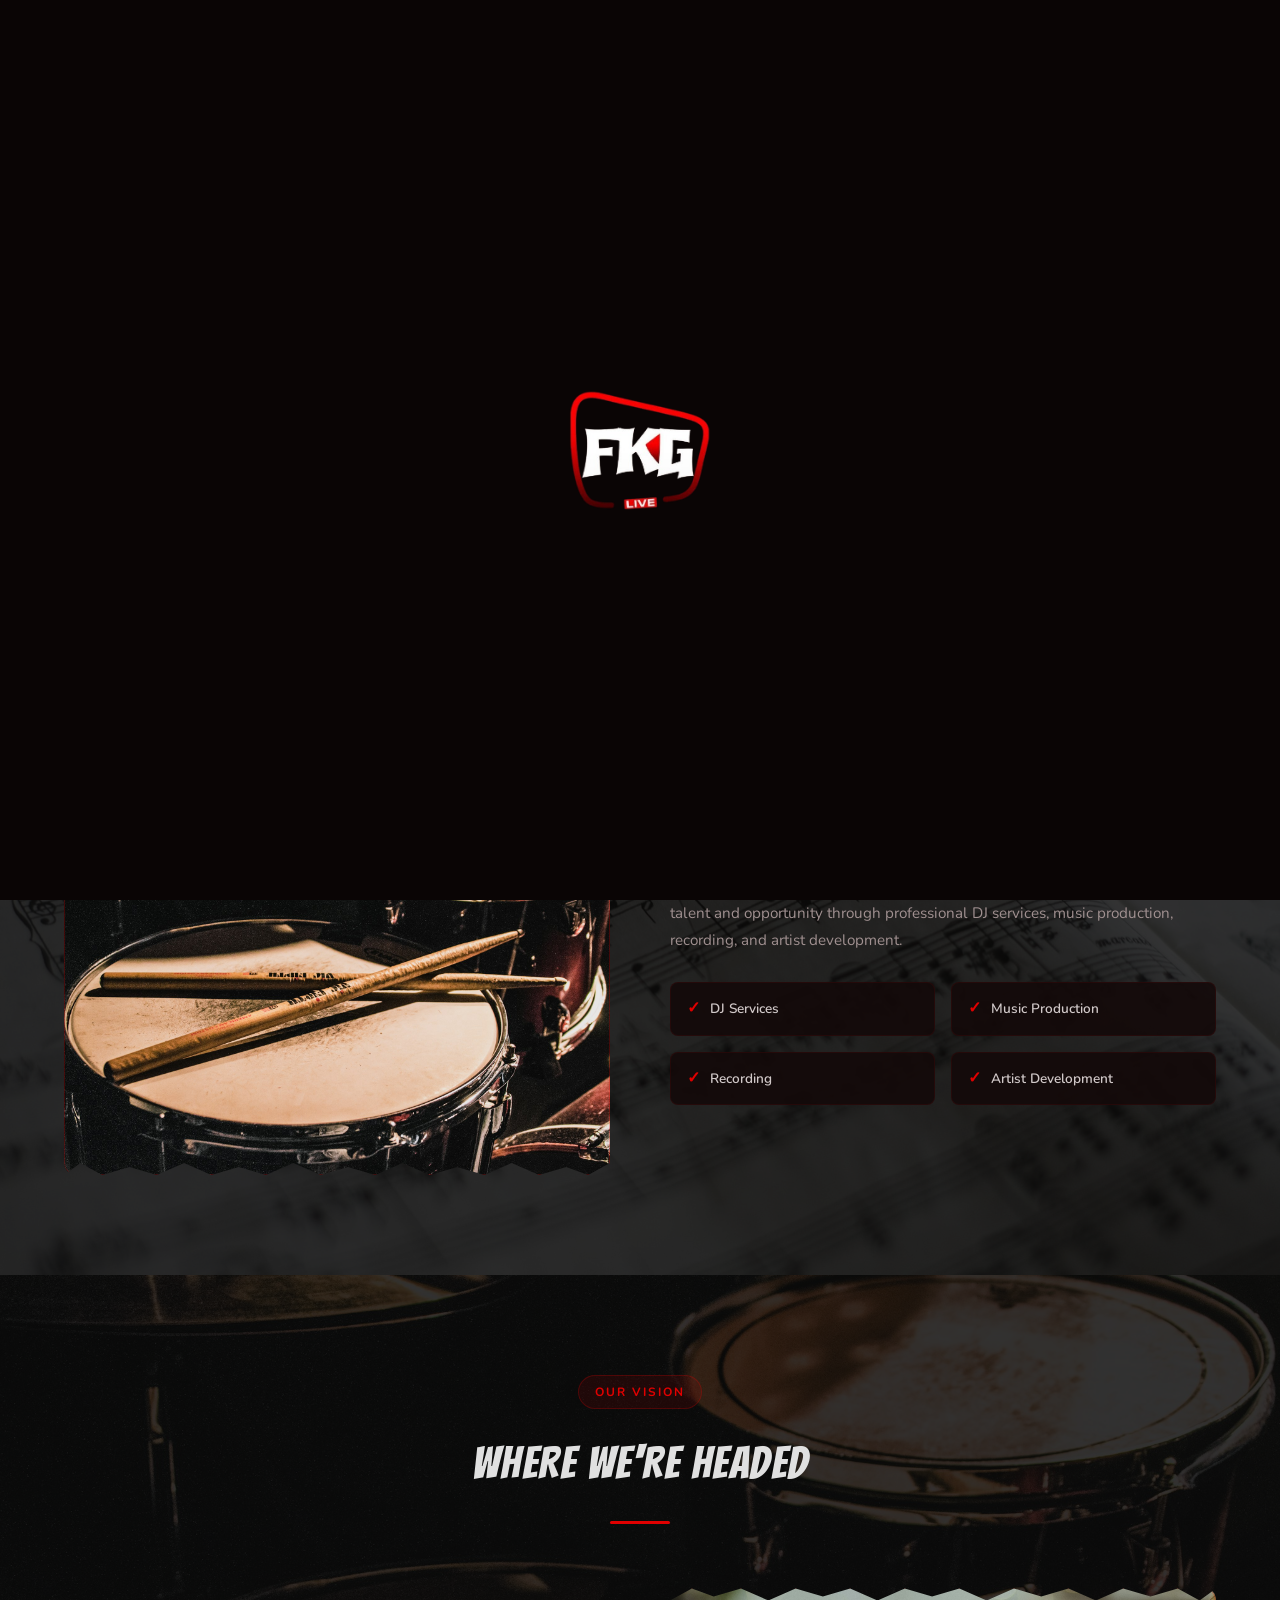
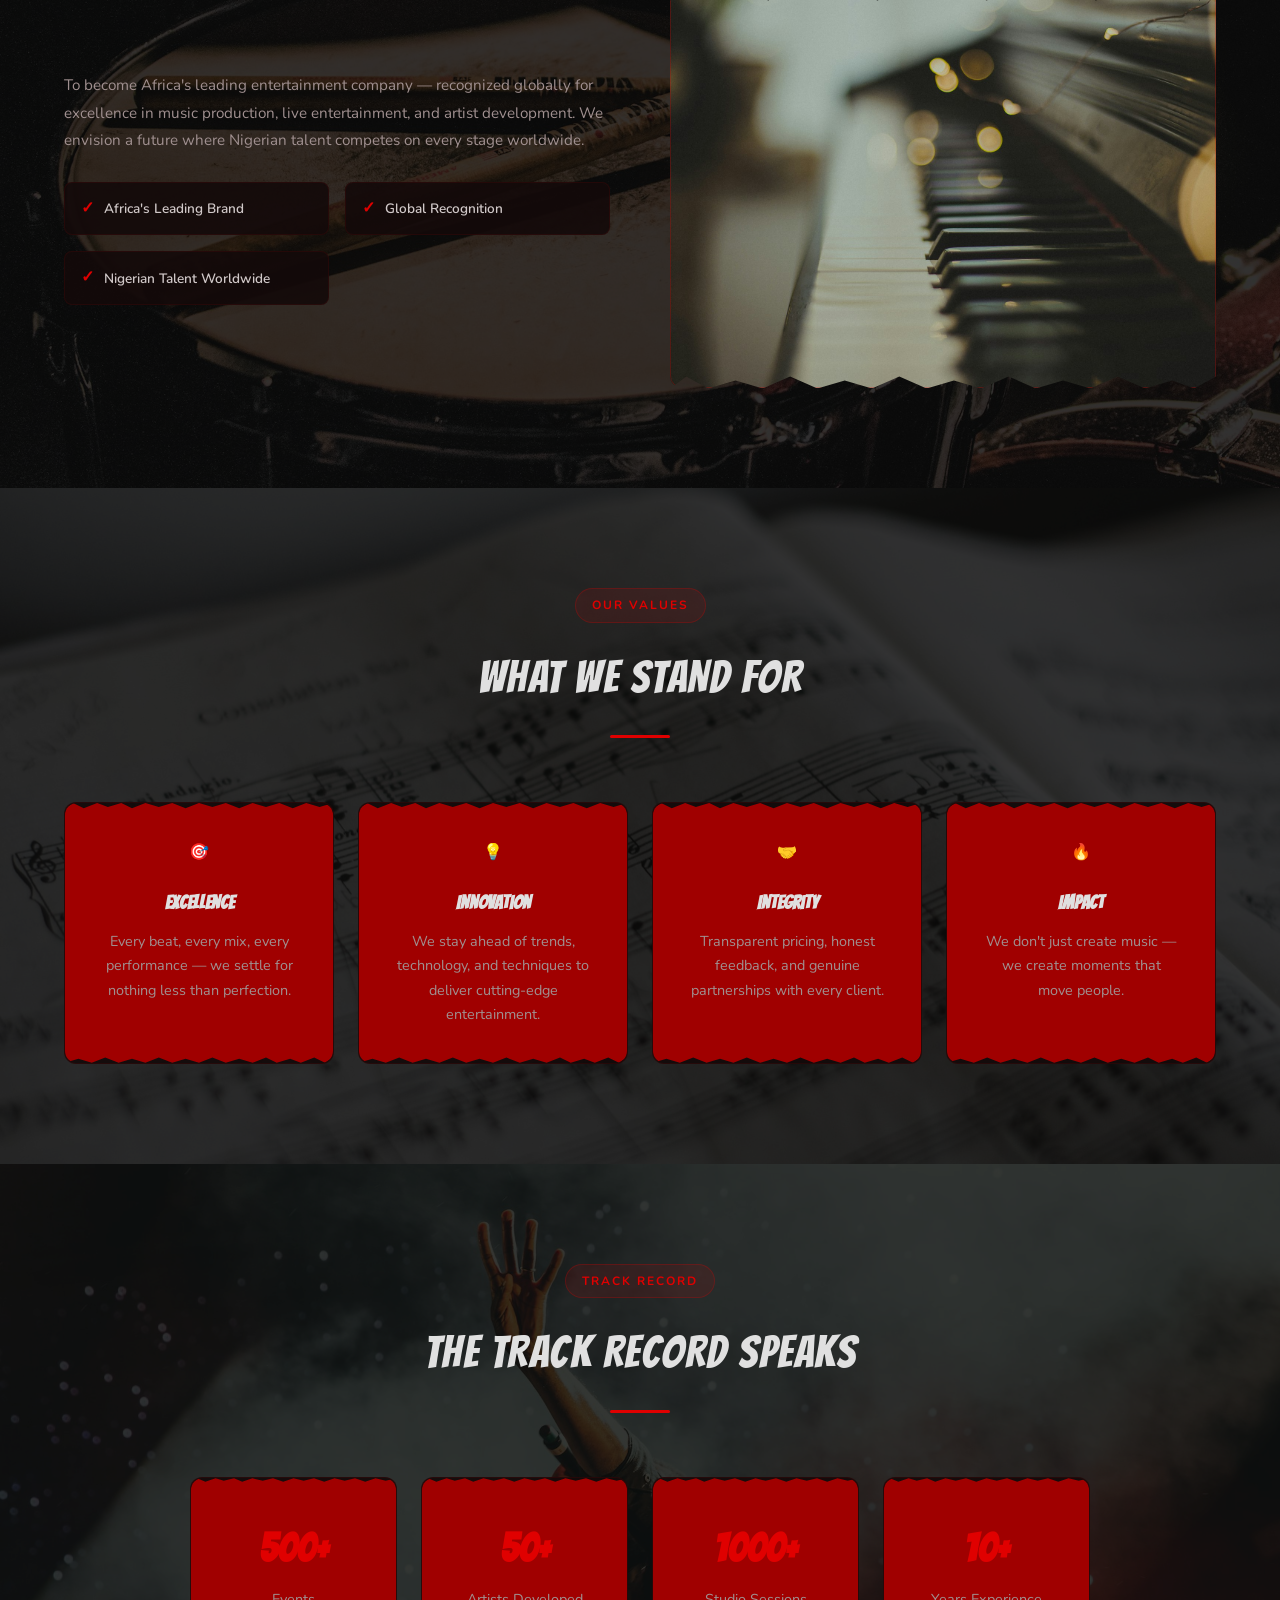
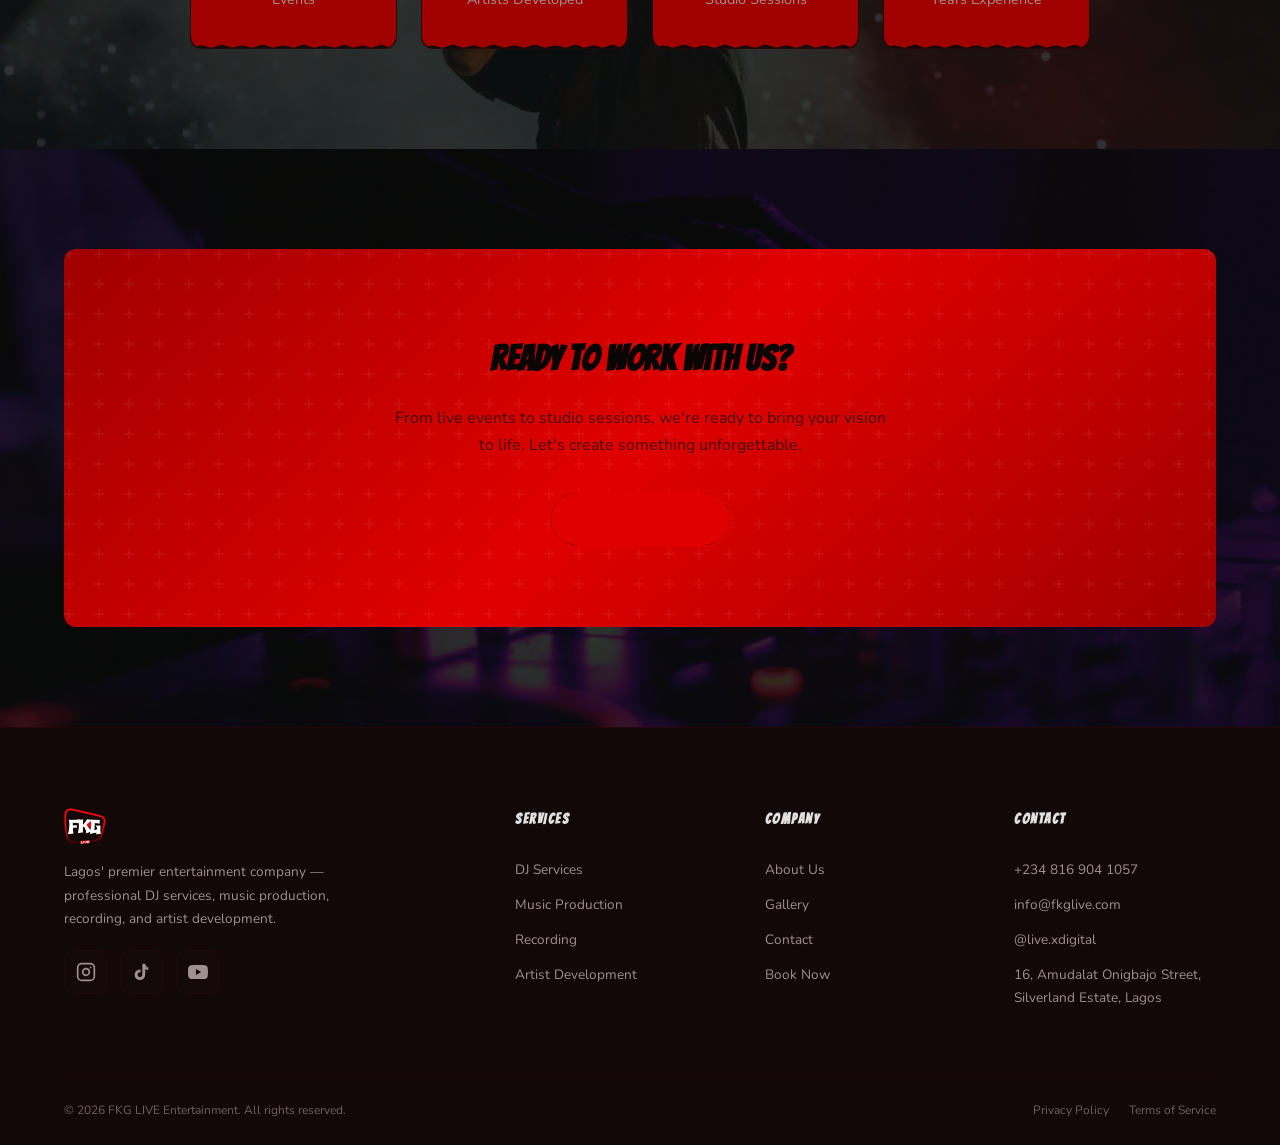
==== commit 16942bd0: "Rebrand entire color palette to match LOGO.png (red + white/silver) Logo colors extracted: #e0e0e0 (" ====
--- a/about.html
+++ b/about.html
@@ -171,19 +171,19 @@
     </div>
     <div class="courses-grid" style="grid-template-columns: repeat(auto-fit, minmax(200px, 1fr)); max-width: 900px; margin: 0 auto;">
       <div class="card fade-up" style="text-align: center;">
-        <h3 style="font-size: 2.5rem; color: var(--gold); margin-bottom: 5px;">500+</h3>
+        <h3 style="font-size: 2.5rem; color: var(--red); margin-bottom: 5px;">500+</h3>
         <p>Events</p>
       </div>
       <div class="card fade-up stagger-1" style="text-align: center;">
-        <h3 style="font-size: 2.5rem; color: var(--gold); margin-bottom: 5px;">50+</h3>
+        <h3 style="font-size: 2.5rem; color: var(--red); margin-bottom: 5px;">50+</h3>
         <p>Artists Developed</p>
       </div>
       <div class="card fade-up stagger-2" style="text-align: center;">
-        <h3 style="font-size: 2.5rem; color: var(--gold); margin-bottom: 5px;">1000+</h3>
+        <h3 style="font-size: 2.5rem; color: var(--red); margin-bottom: 5px;">1000+</h3>
         <p>Studio Sessions</p>
       </div>
       <div class="card fade-up stagger-3" style="text-align: center;">
-        <h3 style="font-size: 2.5rem; color: var(--gold); margin-bottom: 5px;">10+</h3>
+        <h3 style="font-size: 2.5rem; color: var(--red); margin-bottom: 5px;">10+</h3>
         <p>Years Experience</p>
       </div>
     </div>
--- a/css/style.css
+++ b/css/style.css
@@ -4,26 +4,63 @@
 @import url('https://fonts.googleapis.com/css2?family=Bangers&family=Nunito:wght@400;600;700;800&display=swap');
 
 :root {
-  --bg-primary: #0d0d0d;
-  --bg-secondary: #161616;
-  --bg-card: rgba(22, 22, 22, 0.92);
-  --bg-card-hover: rgba(34, 34, 34, 0.96);
-  --gold: #e8b84a;
-  --gold-light: #f5d97a;
-  --gold-dark: #c99a2e;
-  --red: #e83a4a;
-  --white: #ffffff;
-  --off-white: #faf6f1;
-  --light: #e0dbd6;
-  --medium: #b0a8a4;
-  --dark: #807874;
-  --border: rgba(232, 184, 74, 0.25);
-  --border-light: rgba(255, 255, 255, 0.08);
+  --bg-primary: #0a0505;
+  --bg-secondary: #120808;
+  --bg-card: rgba(20, 10, 10, 0.92);
+  --bg-card-hover: rgba(30, 15, 15, 0.96);
+  --red: #e00000;
+  --red-light: #ff3333;
+  --red-dark: #a00000;
+  --red-deep: #800000;
+  --white: #e0e0e0;
+  --pure-white: #ffffff;
+  --off-white: #f0ebeb;
+  --light: #d0c8c8;
+  --medium: #a09090;
+  --dark: #706060;
+  --border: rgba(224, 0, 0, 0.25);
+  --border-light: rgba(224, 0, 0, 0.08);
   --shadow: 0 4px 30px rgba(0, 0, 0, 0.45);
-  --shadow-gold: 0 4px 30px rgba(232, 184, 74, 0.2);
+  --shadow-red: 0 4px 30px rgba(224, 0, 0, 0.25);
   --radius: 12px;
   --radius-sm: 8px;
   --transition: all 0.3s cubic-bezier(0.4, 0, 0.2, 1);
+}
+
+@keyframes rgbwypp {
+  0% { color: #ff0000; }
+  14% { color: #00ff00; }
+  28% { color: #0088ff; }
+  42% { color: #ffffff; }
+  56% { color: #ffdd00; }
+  70% { color: #aa00ff; }
+  84% { color: #ff69b4; }
+  100% { color: #ff0000; }
+}
+@keyframes rgbwypp-bg {
+  0% { background-position: 0% 50%; }
+  50% { background-position: 100% 50%; }
+  100% { background-position: 0% 50%; }
+}
+@keyframes rgbwypp-border {
+  0% { border-color: #ff0000; box-shadow: 0 0 15px rgba(255,0,0,0.3); }
+  14% { border-color: #00ff00; box-shadow: 0 0 15px rgba(0,255,0,0.3); }
+  28% { border-color: #0088ff; box-shadow: 0 0 15px rgba(0,136,255,0.3); }
+  42% { border-color: #ffffff; box-shadow: 0 0 15px rgba(255,255,255,0.3); }
+  56% { border-color: #ffdd00; box-shadow: 0 0 15px rgba(255,221,0,0.3); }
+  70% { border-color: #aa00ff; box-shadow: 0 0 15px rgba(170,0,255,0.3); }
+  84% { border-color: #ff69b4; box-shadow: 0 0 15px rgba(255,105,180,0.3); }
+  100% { border-color: #ff0000; box-shadow: 0 0 15px rgba(255,0,0,0.3); }
+}
+@keyframes rgbwypp-glow {
+  0% { box-shadow: 0 0 20px rgba(255,0,0,0.4), inset 0 0 20px rgba(255,0,0,0.05); }
+  14% { box-shadow: 0 0 20px rgba(0,255,0,0.4), inset 0 0 20px rgba(0,255,0,0.05); }
+  28% { box-shadow: 0 0 20px rgba(0,136,255,0.4), inset 0 0 20px rgba(0,136,255,0.05); }
+  42% { box-shadow: 0 0 20px rgba(255,255,255,0.4), inset 0 0 20px rgba(255,255,255,0.05); }
+  56% { box-shadow: 0 0 20px rgba(255,221,0,0.4), inset 0 0 20px rgba(255,221,0,0.05); }
+  70% { box-shadow: 0 0 20px rgba(170,0,255,0.4), inset 0 0 20px rgba(170,0,255,0.05); }
+  84% { box-shadow: 0 0 20px rgba(255,105,180,0.4), inset 0 0 20px rgba(255,105,180,0.05); }
+  100% { box-shadow: 0 0 20px rgba(255,0,0,0.4), inset 0 0 20px rgba(255,0,0,0.05); }
 }
 
 *, *::before, *::after { margin: 0; padding: 0; box-sizing: border-box; }
@@ -59,7 +96,7 @@
 .splashscreen img { height: 120px; width: auto; animation: splashPulse 1.5s ease-in-out infinite; }
 .splashscreen .splash-text {
   font-family: 'Bangers', cursive; font-size: 0.8rem; font-weight: 600;
-  color: var(--gold); text-transform: uppercase; letter-spacing: 4px;
+  color: var(--red); text-transform: uppercase; letter-spacing: 4px;
   animation: splashFade 1.5s ease-in-out infinite;
 }
 @keyframes splashPulse {
@@ -106,33 +143,45 @@
   border: 1px solid transparent; transition: var(--transition);
 }
 .nav-links a:hover, .nav-links a.active {
-  color: var(--white); background: rgba(212, 168, 83, 0.12); border-color: var(--border);
+  color: var(--white); background: rgba(224, 0, 0, 0.12); border-color: var(--border);
 }
 .nav-cta {
-  background: var(--gold) !important; color: var(--bg-primary) !important;
-  border-color: var(--gold) !important; padding: 8px 28px !important;
+  background: var(--red) !important; color: var(--bg-primary) !important;
+  border-color: var(--red) !important; padding: 8px 28px !important;
+  position: relative; overflow: hidden;
+}
+.nav-cta::before {
+  content: ''; position: absolute; inset: 0; border-radius: 50px; z-index: -1;
+  background: linear-gradient(90deg, #ff0000, #00ff00, #0088ff, #ffffff, #ffdd00, #aa00ff, #ff69b4, #ff0000);
+  background-size: 400% 100%; opacity: 0; transition: opacity 0.4s ease;
+  animation: rgbwypp-bg 4s linear infinite;
 }
 .nav-cta:hover {
-  background: var(--gold-dark) !important; transform: translateY(-1px);
-  box-shadow: var(--shadow-gold);
-}
+  background: transparent !important; color: var(--white) !important;
+  transform: translateY(-1px); border-color: transparent !important;
+  box-shadow: 0 4px 20px rgba(255, 221, 0, 0.3);
+}
+.nav-cta:hover::before { opacity: 1; }
 .mobile-toggle {
-  display: none; background: none; border: 2px solid var(--gold); color: var(--gold);
-  font-size: 1.4rem; cursor: pointer; width: 44px; height: 44px; border-radius: 8px;
+  display: none; background: none; border: 2px solid var(--red); color: var(--red);
+  cursor: pointer; width: 44px; height: 44px; border-radius: 8px;
   align-items: center; justify-content: center; transition: var(--transition);
   flex-shrink: 0; position: relative; padding: 0;
 }
 .mobile-toggle span {
-  display: block; width: 20px; height: 2px; background: var(--gold); border-radius: 2px;
-  position: absolute; transition: all 0.3s cubic-bezier(0.4, 0, 0.2, 1);
-}
-.mobile-toggle span:nth-child(1) { transform: translateY(-6px); }
+  display: block; width: 20px; height: 2px; background: var(--red); border-radius: 2px;
+  position: absolute; left: 50%; margin-left: -10px;
+  transition: all 0.35s cubic-bezier(0.4, 0, 0.2, 1);
+}
+.mobile-toggle span:nth-child(1) { transform: translateY(-7px); }
 .mobile-toggle span:nth-child(2) { transform: translateY(0); }
-.mobile-toggle span:nth-child(3) { transform: translateY(6px); }
+.mobile-toggle span:nth-child(3) { transform: translateY(7px); }
 .mobile-toggle.active span:nth-child(1) { transform: rotate(45deg); }
 .mobile-toggle.active span:nth-child(2) { opacity: 0; transform: scaleX(0); }
 .mobile-toggle.active span:nth-child(3) { transform: rotate(-45deg); }
-.mobile-toggle:active { transform: scale(0.92); }
+.mobile-toggle.active { background: var(--red); border-color: var(--red); }
+.mobile-toggle.active span { background: var(--bg-primary); }
+.mobile-toggle:active { transform: scale(0.9); }
 
 /* ================================
    HERO SECTION
@@ -150,20 +199,21 @@
 .hero-content { position: relative; z-index: 2; text-align: center; max-width: 800px; padding: 0 24px; }
 .hero-badge {
   display: inline-flex; align-items: center; gap: 8px; padding: 8px 20px;
-  background: rgba(212, 168, 83, 0.15); border: 1px solid var(--border);
+  background: rgba(224, 0, 0, 0.15); border: 1px solid var(--border);
   border-radius: 50px; margin-bottom: 24px; font-size: 0.8rem; font-weight: 600;
-  color: var(--gold); text-transform: uppercase; letter-spacing: 1.5px;
+  color: var(--red); text-transform: uppercase; letter-spacing: 1.5px;
+  animation: rgbwypp-border 4s linear infinite;
 }
 .hero-badge::before {
-  content: ''; width: 8px; height: 8px; background: var(--gold);
-  border-radius: 50%; animation: pulse 2s infinite;
+  content: ''; width: 8px; height: 8px; background: var(--red);
+  border-radius: 50%; animation: pulse 2s infinite, rgbwypp 3s linear infinite;
 }
 .hero h1 {
   font-family: 'Bangers', cursive; font-size: clamp(2.5rem, 6vw, 4.5rem);
   font-weight: 400; color: var(--white); line-height: 1.1; margin-bottom: 16px;
   letter-spacing: 2px; text-transform: uppercase;
 }
-.hero h1 span { color: var(--gold); }
+.hero h1 span { color: var(--red); }
 .hero-sub { font-size: 1.15rem; color: var(--medium); max-width: 600px; margin: 0 auto 36px; line-height: 1.8; }
 .hero-buttons { display: flex; gap: 16px; justify-content: center; flex-wrap: wrap; }
 .hero-stats { display: flex; justify-content: center; gap: 48px; margin-top: 60px; padding-top: 40px; border-top: 1px solid var(--border-light); }
@@ -185,7 +235,7 @@
 .page-hero::after {
   content: ''; position: absolute; top: 50%; left: 50%;
   transform: translate(-50%, -50%); width: 600px; height: 600px;
-  background: radial-gradient(circle, rgba(212,168,83,0.15) 0%, transparent 70%); opacity: 0.15; z-index: 0;
+  background: radial-gradient(circle, rgba(224,0,0,0.15) 0%, transparent 70%); opacity: 0.15; z-index: 0;
 }
 .page-hero h1 {
   font-family: 'Bangers', cursive; font-size: clamp(2rem, 5vw, 3.5rem);
@@ -200,9 +250,10 @@
 section { padding: 100px 0; }
 .section-header { text-align: center; margin-bottom: 64px; }
 .section-badge {
-  display: inline-block; padding: 6px 16px; background: rgba(212,168,83,0.1);
+  display: inline-block; padding: 6px 16px; background: rgba(224,0,0,0.1);
   border: 1px solid var(--border); border-radius: 50px; font-size: 0.75rem;
-  font-weight: 700; color: var(--gold); text-transform: uppercase; letter-spacing: 2px; margin-bottom: 16px;
+  font-weight: 700; color: var(--red); text-transform: uppercase; letter-spacing: 2px; margin-bottom: 16px;
+  animation: rgbwypp-border 5s linear infinite;
 }
 .section-header h2 {
   font-family: 'Bangers', cursive; font-size: clamp(1.8rem, 4vw, 2.8rem);
@@ -210,7 +261,7 @@
   text-transform: uppercase;
 }
 .section-header p { font-size: 1.05rem; color: var(--medium); max-width: 600px; margin: 0 auto; }
-.section-divider { width: 60px; height: 3px; background: var(--gold); margin: 20px auto 0; border-radius: 2px; }
+.section-divider { width: 60px; height: 3px; background: var(--red); margin: 20px auto 0; border-radius: 2px; }
 
 /* ================================
    SECTION BACKGROUNDS
@@ -232,21 +283,28 @@
   display: inline-flex; align-items: center; gap: 8px; padding: 14px 32px;
   border-radius: 50px; font-size: 0.9rem; font-weight: 700; text-transform: uppercase;
   letter-spacing: 1px; border: none; cursor: pointer; transition: var(--transition);
-  position: relative; z-index: 1;
-}
-.btn-primary { background: var(--gold); color: var(--bg-primary); }
-.btn-primary:hover { background: var(--gold-dark); transform: translateY(-2px); box-shadow: var(--shadow-gold); }
-.btn-outline { background: transparent; color: var(--white); border: 2px solid var(--gold); }
-.btn-outline:hover { background: var(--gold); color: var(--bg-primary); transform: translateY(-2px); }
+  position: relative; z-index: 1; overflow: hidden;
+}
+.btn::before {
+  content: ''; position: absolute; inset: 0; z-index: -1; border-radius: 50px;
+  background: linear-gradient(90deg, #ff0000, #00ff00, #0088ff, #ffffff, #ffdd00, #aa00ff, #ff69b4, #ff0000);
+  background-size: 400% 100%; opacity: 0; transition: opacity 0.4s ease;
+  animation: rgbwypp-bg 4s linear infinite;
+}
+.btn:hover::before { opacity: 1; }
+.btn-primary { background: var(--red); color: var(--bg-primary); }
+.btn-primary:hover { background: transparent; color: var(--white); transform: translateY(-2px); box-shadow: 0 4px 25px rgba(255, 221, 0, 0.3); border: 2px solid var(--red); }
+.btn-outline { background: transparent; color: var(--white); border: 2px solid var(--red); }
+.btn-outline:hover { background: transparent; color: var(--white); transform: translateY(-2px); border-color: transparent; box-shadow: 0 4px 25px rgba(170, 0, 255, 0.3); }
 .btn-red { background: var(--red); color: var(--white); }
-.btn-red:hover { background: #c01e2d; transform: translateY(-2px); box-shadow: 0 4px 30px rgba(224, 41, 58, 0.2); }
+.btn-red:hover { background: transparent; color: var(--white); transform: translateY(-2px); border: 2px solid var(--red); }
 
 /* ================================
    THORN BURNT EDGES
    ================================ */
 .btn::after {
   content: ''; position: absolute; inset: -2px; z-index: -1;
-  background: var(--gold);
+  background: var(--red);
   clip-path: polygon(
     0% 4%, 2% 0%, 6% 3%, 10% 1%, 14% 4%, 18% 0%, 22% 2%, 26% 0%, 30% 3%, 34% 1%,
     38% 4%, 42% 0%, 46% 2%, 50% 0%, 54% 3%, 58% 1%, 62% 4%, 66% 0%, 70% 2%, 74% 0%,
@@ -268,7 +326,7 @@
 }
 .card::before, .course-card::before, .pricing-card::before, .service-card::before {
   content: ''; position: absolute; inset: 0; z-index: -1;
-  background: var(--gold-dark);
+  background: var(--red-dark);
   clip-path: polygon(
     0% 2%, 3% 0%, 7% 2%, 12% 0%, 16% 1.5%, 21% 0%, 25% 2%, 30% 0%, 35% 1.5%,
     40% 0%, 45% 2%, 50% 0%, 55% 1.5%, 60% 0%, 65% 2%, 70% 0%, 75% 1.5%,
@@ -289,10 +347,10 @@
   background: var(--bg-card); border-radius: var(--radius);
   padding: 36px; transition: var(--transition); overflow: visible;
 }
-.card:hover { border-color: var(--gold); transform: translateY(-4px); box-shadow: var(--shadow-gold); }
+.card:hover { transform: translateY(-4px); animation: rgbwypp-glow 3s linear infinite; border-color: transparent; }
 .card h3 { font-family: 'Bangers', cursive; font-size: 1.2rem; font-weight: 700; color: var(--white); margin-bottom: 10px; }
 .card p { font-size: 0.9rem; color: var(--medium); line-height: 1.7; }
-.card-link { display: inline-flex; align-items: center; gap: 6px; margin-top: 16px; font-size: 0.85rem; font-weight: 600; color: var(--gold); }
+.card-link { display: inline-flex; align-items: center; gap: 6px; margin-top: 16px; font-size: 0.85rem; font-weight: 600; color: var(--red); }
 .card-link:hover { gap: 10px; }
 
 /* ================================
@@ -304,17 +362,17 @@
   padding: 36px 28px; text-align: center; transition: var(--transition); overflow: visible;
 }
 .service-card:hover {
-  border-color: var(--gold); transform: translateY(-6px);
-  box-shadow: var(--shadow-gold); background: var(--bg-card-hover);
+  transform: translateY(-6px); animation: rgbwypp-glow 3s linear infinite;
+  background: var(--bg-card-hover); border: 1px solid transparent;
 }
 .service-card-icon {
   width: 64px; height: 64px; margin: 0 auto 20px; border-radius: 16px;
-  background: rgba(212, 168, 83, 0.1); border: 1px solid var(--border);
+  background: rgba(224, 0, 0, 0.1); border: 1px solid var(--border);
   display: flex; align-items: center; justify-content: center;
-  font-size: 1.5rem; color: var(--gold); transition: var(--transition);
+  font-size: 1.5rem; color: var(--red); transition: var(--transition);
 }
 .service-card:hover .service-card-icon {
-  background: var(--gold); color: var(--bg-primary);
+  background: var(--red); color: var(--bg-primary);
 }
 .service-card h3 {
   font-family: 'Bangers', cursive; font-size: 1.1rem; font-weight: 700;
@@ -330,12 +388,12 @@
   background: var(--bg-card); border-radius: var(--radius);
   overflow: hidden; transition: var(--transition);
 }
-.course-card:hover { border-color: var(--gold); transform: translateY(-4px); box-shadow: var(--shadow-gold); }
+.course-card:hover { transform: translateY(-4px); animation: rgbwypp-glow 3s linear infinite; border-color: transparent; }
 .course-card-img { height: 200px; overflow: hidden; position: relative; }
 .course-card-img img { width: 100%; height: 100%; object-fit: cover; transition: transform 0.6s ease; }
 .course-card:hover .course-card-img img { transform: scale(1.05); }
 .course-card-badge {
-  position: absolute; top: 16px; left: 16px; padding: 4px 12px; background: var(--gold);
+  position: absolute; top: 16px; left: 16px; padding: 4px 12px; background: var(--red);
   border-radius: 50px; font-size: 0.7rem; font-weight: 700; color: var(--bg-primary);
   text-transform: uppercase; letter-spacing: 1px;
 }
@@ -345,7 +403,7 @@
   color: var(--white); margin-bottom: 8px;
 }
 .course-card-skills {
-  font-size: 0.75rem; font-weight: 600; color: var(--gold);
+  font-size: 0.75rem; font-weight: 600; color: var(--red);
   text-transform: uppercase; letter-spacing: 1px; margin-bottom: 12px;
 }
 .course-card-body p { font-size: 0.85rem; color: var(--medium); margin-bottom: 16px; }
@@ -362,7 +420,7 @@
   transition: var(--transition); position: relative; overflow: visible;
 }
 .stat-card::before {
-  content: ''; position: absolute; inset: 0; z-index: -1; background: var(--gold-dark);
+  content: ''; position: absolute; inset: 0; z-index: -1; background: var(--red-dark);
   clip-path: polygon(
     0% 2%, 3% 0%, 7% 2%, 12% 0%, 16% 1.5%, 21% 0%, 25% 2%, 30% 0%, 35% 1.5%,
     40% 0%, 45% 2%, 50% 0%, 55% 1.5%, 60% 0%, 65% 2%, 70% 0%, 75% 1.5%,
@@ -373,10 +431,10 @@
   );
   border-radius: var(--radius); opacity: 1;
 }
-.stat-card:hover { border-color: var(--gold); transform: translateY(-4px); box-shadow: var(--shadow-gold); }
+.stat-card:hover { border-color: var(--red); transform: translateY(-4px); box-shadow: var(--shadow-red); }
 .stat-number {
   font-family: 'Bangers', cursive; font-size: 2.8rem; font-weight: 400;
-  color: var(--gold); line-height: 1; margin-bottom: 8px;
+  color: var(--red); line-height: 1; margin-bottom: 8px;
 }
 .stat-card h4 {
   font-family: 'Bangers', cursive; font-size: 0.95rem; font-weight: 700;
@@ -391,12 +449,12 @@
 .journey-step { text-align: center; padding: 32px 20px; position: relative; }
 .journey-step::after {
   content: '→'; position: absolute; right: -16px; top: 50%;
-  transform: translateY(-50%); color: var(--gold); font-size: 1.5rem; font-weight: 700;
+  transform: translateY(-50%); color: var(--red); font-size: 1.5rem; font-weight: 700;
 }
 .journey-step:last-child::after { display: none; }
 .journey-num {
   font-family: 'Bangers', cursive; font-size: 2.5rem; font-weight: 400;
-  color: var(--gold); opacity: 0.3; margin-bottom: 8px;
+  color: var(--red); opacity: 0.3; margin-bottom: 8px;
 }
 .journey-step h4 {
   font-family: 'Bangers', cursive; font-size: 0.9rem; font-weight: 700;
@@ -412,8 +470,8 @@
   background: var(--bg-card); border: 1px solid var(--border-light);
   border-radius: var(--radius); padding: 32px; transition: var(--transition);
 }
-.testimonial-card:hover { border-color: var(--gold); box-shadow: var(--shadow-gold); }
-.testimonial-card .stars { color: var(--gold); font-size: 0.9rem; margin-bottom: 16px; letter-spacing: 2px; }
+.testimonial-card:hover { border-color: var(--red); box-shadow: var(--shadow-red); }
+.testimonial-card .stars { color: var(--red); font-size: 0.9rem; margin-bottom: 16px; letter-spacing: 2px; }
 .testimonial-card blockquote {
   font-size: 0.95rem; color: var(--light); font-style: italic;
   line-height: 1.8; margin-bottom: 20px;
@@ -422,7 +480,7 @@
 .testimonial-avatar {
   width: 44px; height: 44px; border-radius: 50%; background: var(--bg-secondary);
   border: 2px solid var(--border); display: flex; align-items: center; justify-content: center;
-  font-weight: 700; color: var(--gold); font-size: 0.9rem;
+  font-weight: 700; color: var(--red); font-size: 0.9rem;
 }
 .testimonial-info h5 { font-size: 0.85rem; font-weight: 700; color: var(--white); }
 .testimonial-info p { font-size: 0.75rem; color: var(--dark); }
@@ -450,13 +508,13 @@
 .gallery-overlay h4 {
   font-family: 'Bangers', cursive; font-size: 1rem; font-weight: 700; color: var(--white);
 }
-.gallery-overlay span { font-size: 0.8rem; color: var(--gold); }
+.gallery-overlay span { font-size: 0.8rem; color: var(--red); }
 
 /* ================================
    CTA BANNER
    ================================ */
 .cta-banner {
-  background: linear-gradient(135deg, var(--gold-dark) 0%, var(--gold) 50%, var(--gold-dark) 100%);
+  background: linear-gradient(135deg, var(--red-dark) 0%, var(--red) 50%, var(--red-dark) 100%);
   border-radius: var(--radius); padding: 80px 40px; text-align: center;
   position: relative; overflow: hidden;
 }
@@ -473,8 +531,11 @@
   max-width: 500px; margin-left: auto; margin-right: auto; position: relative;
 }
 .cta-banner .btn { position: relative; }
-.cta-banner .btn-primary { background: var(--bg-primary); color: var(--gold); }
-.cta-banner .btn-primary:hover { background: var(--white); transform: translateY(-2px); }
+.cta-banner .btn-primary { background: var(--bg-primary); color: var(--red); border: 2px solid var(--red); }
+.cta-banner .btn-primary:hover {
+  background: transparent; color: var(--white); border-color: transparent;
+  animation: rgbwypp-glow 3s linear infinite;
+}
 
 /* ================================
    CONTACT
@@ -493,7 +554,7 @@
   transition: var(--transition); outline: none;
 }
 .form-group input:focus, .form-group select:focus, .form-group textarea:focus {
-  border-color: var(--gold); box-shadow: 0 0 0 3px rgba(212, 168, 83, 0.15);
+  border-color: var(--red); box-shadow: 0 0 0 3px rgba(224, 0, 0, 0.15);
 }
 .form-group textarea { resize: vertical; min-height: 120px; }
 .contact-info-card {
@@ -502,7 +563,7 @@
   position: relative; overflow: visible;
 }
 .contact-info-card::before {
-  content: ''; position: absolute; inset: 0; z-index: -1; background: var(--gold-dark);
+  content: ''; position: absolute; inset: 0; z-index: -1; background: var(--red-dark);
   clip-path: polygon(
     0% 2%, 3% 0%, 7% 2%, 12% 0%, 16% 1.5%, 21% 0%, 25% 2%, 30% 0%, 35% 1.5%,
     40% 0%, 45% 2%, 50% 0%, 55% 1.5%, 60% 0%, 65% 2%, 70% 0%, 75% 1.5%,
@@ -524,8 +585,8 @@
 .contact-info-item:last-child { border-bottom: none; }
 .contact-info-icon {
   width: 40px; height: 40px; border-radius: 10px;
-  background: rgba(212, 168, 83, 0.1); display: flex; align-items: center;
-  justify-content: center; color: var(--gold); font-size: 1rem; flex-shrink: 0;
+  background: rgba(224, 0, 0, 0.1); display: flex; align-items: center;
+  justify-content: center; color: var(--red); font-size: 1rem; flex-shrink: 0;
 }
 .contact-info-item h5 { font-size: 0.85rem; font-weight: 700; color: var(--white); margin-bottom: 2px; }
 .contact-info-item p { font-size: 0.8rem; color: var(--medium); }
@@ -536,7 +597,11 @@
   justify-content: center; color: var(--medium); transition: var(--transition);
 }
 .social-link svg { width: 20px; height: 20px; }
-.social-link:hover { background: var(--gold); border-color: var(--gold); color: var(--bg-primary); }
+.social-link:hover {
+  animation: rgbwypp-border 2s linear infinite;
+  background: var(--bg-card-hover); transform: translateY(-2px);
+}
+.social-link:hover svg { animation: rgbwypp 2s linear infinite; }
 
 /* ================================
    FOOTER
@@ -551,16 +616,31 @@
   font-family: 'Bangers', cursive; font-size: 0.85rem; font-weight: 700;
   color: var(--white); text-transform: uppercase; letter-spacing: 1.5px; margin-bottom: 20px;
 }
-.footer-col a { display: block; font-size: 0.85rem; color: var(--medium); padding: 6px 0; }
-.footer-col a:hover { color: var(--gold); padding-left: 4px; }
+.footer-col a {
+  display: block; font-size: 0.85rem; color: var(--medium); padding: 6px 0;
+  transition: all 0.3s ease; position: relative;
+}
+.footer-col a:hover {
+  padding-left: 8px; animation: rgbwypp 2s linear infinite;
+  text-shadow: 0 0 10px currentColor;
+}
+.footer-col a::after {
+  content: ''; position: absolute; bottom: 4px; left: 0; width: 0; height: 1px;
+  background: linear-gradient(90deg, #ff0000, #00ff00, #0088ff, #ffdd00, #aa00ff, #ff69b4);
+  background-size: 400% 100%; animation: rgbwypp-bg 3s linear infinite;
+  transition: width 0.3s ease;
+}
+.footer-col a:hover::after { width: 100%; }
 .footer-bottom {
   border-top: 1px solid var(--border-light); padding: 24px 0;
   display: flex; justify-content: space-between; align-items: center; flex-wrap: wrap; gap: 16px;
 }
 .footer-bottom p { font-size: 0.75rem; color: var(--dark); }
 .footer-bottom-links { display: flex; gap: 20px; }
-.footer-bottom-links a { font-size: 0.75rem; color: var(--dark); }
-.footer-bottom-links a:hover { color: var(--gold); }
+.footer-bottom-links a {
+  font-size: 0.75rem; color: var(--dark); transition: all 0.3s ease;
+}
+.footer-bottom-links a:hover { animation: rgbwypp 2s linear infinite; text-shadow: 0 0 8px currentColor; }
 
 /* ================================
    ABOUT PAGE — TIMELINE
@@ -578,7 +658,7 @@
 .timeline-item:nth-child(odd) { padding-right: 40px; }
 .timeline-dot {
   position: absolute; top: 8px; width: 16px; height: 16px;
-  background: var(--gold); border: 3px solid var(--bg-primary);
+  background: var(--red); border: 3px solid var(--bg-primary);
   border-radius: 50%; z-index: 1;
 }
 .timeline-item:nth-child(odd) .timeline-dot { right: -8px; }
@@ -587,10 +667,10 @@
   background: var(--bg-card); border: 1px solid var(--border-light);
   border-radius: var(--radius); padding: 24px; transition: var(--transition);
 }
-.timeline-content:hover { border-color: var(--gold); box-shadow: var(--shadow-gold); }
+.timeline-content:hover { border-color: var(--red); box-shadow: var(--shadow-red); }
 .timeline-year {
   font-family: 'Bangers', cursive; font-size: 0.8rem; font-weight: 700;
-  color: var(--gold); text-transform: uppercase; letter-spacing: 1px; margin-bottom: 8px;
+  color: var(--red); text-transform: uppercase; letter-spacing: 1px; margin-bottom: 8px;
 }
 .timeline-content h4 {
   font-family: 'Bangers', cursive; font-size: 1.05rem; font-weight: 700;
@@ -608,7 +688,7 @@
   position: relative;
 }
 .team-card::before {
-  content: ''; position: absolute; inset: 0; z-index: -1; background: var(--gold-dark);
+  content: ''; position: absolute; inset: 0; z-index: -1; background: var(--red-dark);
   clip-path: polygon(
     0% 2%, 3% 0%, 7% 2%, 12% 0%, 16% 1.5%, 21% 0%, 25% 2%, 30% 0%, 35% 1.5%,
     40% 0%, 45% 2%, 50% 0%, 55% 1.5%, 60% 0%, 65% 2%, 70% 0%, 75% 1.5%,
@@ -619,7 +699,7 @@
   );
   border-radius: var(--radius); opacity: 1;
 }
-.team-card:hover { border-color: var(--gold); transform: translateY(-4px); box-shadow: var(--shadow-gold); }
+.team-card:hover { border-color: var(--red); transform: translateY(-4px); box-shadow: var(--shadow-red); }
 .team-card-img { height: 280px; overflow: hidden; }
 .team-card-img img { width: 100%; height: 100%; object-fit: cover; transition: transform 0.6s ease; }
 .team-card:hover .team-card-img img { transform: scale(1.05); }
@@ -628,7 +708,7 @@
   font-family: 'Bangers', cursive; font-size: 1.1rem; font-weight: 700;
   color: var(--white); margin-bottom: 4px;
 }
-.team-card-body span { font-size: 0.8rem; color: var(--gold); font-weight: 600; }
+.team-card-body span { font-size: 0.8rem; color: var(--red); font-weight: 600; }
 .team-card-body p { font-size: 0.85rem; color: var(--medium); margin-top: 8px; }
 
 /* ================================
@@ -655,7 +735,7 @@
   font-family: 'Bangers', cursive; font-size: 2rem; font-weight: 400;
   color: var(--white); margin-bottom: 16px;
 }
-.about-text h2 span { color: var(--gold); }
+.about-text h2 span { color: var(--red); }
 .about-text p { font-size: 0.95rem; color: var(--medium); margin-bottom: 16px; line-height: 1.8; }
 .about-features { display: grid; grid-template-columns: 1fr 1fr; gap: 16px; margin-top: 28px; }
 .about-feature {
@@ -663,7 +743,7 @@
   background: var(--bg-card); border-radius: var(--radius-sm); border: 1px solid var(--border-light);
 }
 .about-feature span { font-size: 0.85rem; font-weight: 600; color: var(--light); }
-.about-feature::before { content: '\2713'; color: var(--gold); font-weight: 800; }
+.about-feature::before { content: '\2713'; color: var(--red); font-weight: 800; }
 
 /* ================================
    PRICING
@@ -675,19 +755,19 @@
   transition: var(--transition); position: relative; overflow: visible;
 }
 .pricing-card.featured {
-  border-color: var(--gold);
-  background: linear-gradient(180deg, rgba(212,168,83,0.08) 0%, var(--bg-card) 100%);
+  border-color: var(--red);
+  background: linear-gradient(180deg, rgba(224, 0, 0, 0.08) 0%, var(--bg-card) 100%);
 }
 .pricing-card.featured::after {
   content: 'MOST POPULAR'; position: absolute; top: -1px; left: 50%;
-  transform: translateX(-50%); padding: 6px 20px; background: var(--gold);
+  transform: translateX(-50%); padding: 6px 20px; background: var(--red);
   border-radius: 0 0 8px 8px; font-size: 0.65rem; font-weight: 800;
   color: var(--bg-primary); letter-spacing: 1.5px;
 }
-.pricing-card:hover { transform: translateY(-4px); box-shadow: var(--shadow-gold); }
+.pricing-card:hover { transform: translateY(-4px); box-shadow: var(--shadow-red); }
 .pricing-card h3 {
   font-family: 'Bangers', cursive; font-size: 1rem; font-weight: 700;
-  color: var(--gold); text-transform: uppercase; letter-spacing: 1px; margin-bottom: 8px;
+  color: var(--red); text-transform: uppercase; letter-spacing: 1px; margin-bottom: 8px;
 }
 .pricing-card .price {
   font-family: 'Bangers', cursive; font-size: 2.5rem; font-weight: 400;
@@ -700,7 +780,7 @@
   padding: 10px 0; border-bottom: 1px solid var(--border-light);
   font-size: 0.85rem; color: var(--medium); display: flex; align-items: center; gap: 8px;
 }
-.pricing-card li::before { content: '\2713'; color: var(--gold); font-weight: 700; font-size: 0.8rem; }
+.pricing-card li::before { content: '\2713'; color: var(--red); font-weight: 700; font-size: 0.8rem; }
 .pricing-card .btn { width: 100%; justify-content: center; }
 
 /* ================================
@@ -712,7 +792,7 @@
 }
 .schedule-table th {
   background: var(--bg-card); padding: 16px 20px; text-align: left;
-  font-size: 0.75rem; font-weight: 700; color: var(--gold);
+  font-size: 0.75rem; font-weight: 700; color: var(--red);
   text-transform: uppercase; letter-spacing: 1.5px; border-bottom: 1px solid var(--border-light);
 }
 .schedule-table td {
@@ -720,12 +800,12 @@
   border-bottom: 1px solid var(--border-light);
 }
 .schedule-table tr:last-child td { border-bottom: none; }
-.schedule-table tr:hover td { background: rgba(212,168,83,0.03); }
+.schedule-table tr:hover td { background: rgba(224, 0, 0, 0.03); }
 .schedule-badge {
   display: inline-block; padding: 3px 10px; border-radius: 50px;
   font-size: 0.7rem; font-weight: 700; text-transform: uppercase;
 }
-.schedule-badge.beginner { background: rgba(212,168,83,0.15); color: var(--gold); }
+.schedule-badge.beginner { background: rgba(224,0,0,0.15); color: var(--red); }
 .schedule-badge.intermediate { background: rgba(224,41,58,0.15); color: var(--red); }
 .schedule-badge.all { background: rgba(255,255,255,0.08); color: var(--light); }
 
@@ -737,9 +817,9 @@
   padding: 16px 24px; border-bottom: 1px solid var(--border-light); transition: var(--transition);
 }
 .market-row:last-child { border-bottom: none; }
-.market-row:hover { background: rgba(212,168,83,0.03); }
+.market-row:hover { background: rgba(224, 0, 0, 0.03); }
 .market-row.highlight {
-  background: rgba(212,168,83,0.06); border: 1px solid var(--border);
+  background: rgba(224,0,0,0.06); border: 1px solid var(--border);
   border-radius: var(--radius-sm);
 }
 .market-row .label { font-size: 0.9rem; font-weight: 600; color: var(--light); }
@@ -747,7 +827,7 @@
 .market-row .price {
   font-family: 'Bangers', cursive; font-size: 1rem; font-weight: 700; color: var(--medium);
 }
-.market-row.highlight .price { color: var(--gold); font-size: 1.1rem; }
+.market-row.highlight .price { color: var(--red); font-size: 1.1rem; }
 
 /* ================================
    ANIMATIONS
@@ -792,7 +872,7 @@
     border: none; border-bottom: 1px solid var(--border-light); width: 100%;
   }
   .nav-links a:last-child { border-bottom: none; }
-  .nav-links a:hover, .nav-links a.active { background: rgba(232, 184, 74, 0.1); }
+  .nav-links a:hover, .nav-links a.active { background: rgba(224, 0, 0, 0.1); }
   .nav-cta { margin-top: 4px; text-align: center; }
   .mobile-toggle { display: flex; }
   .hero { padding-top: 140px; }
